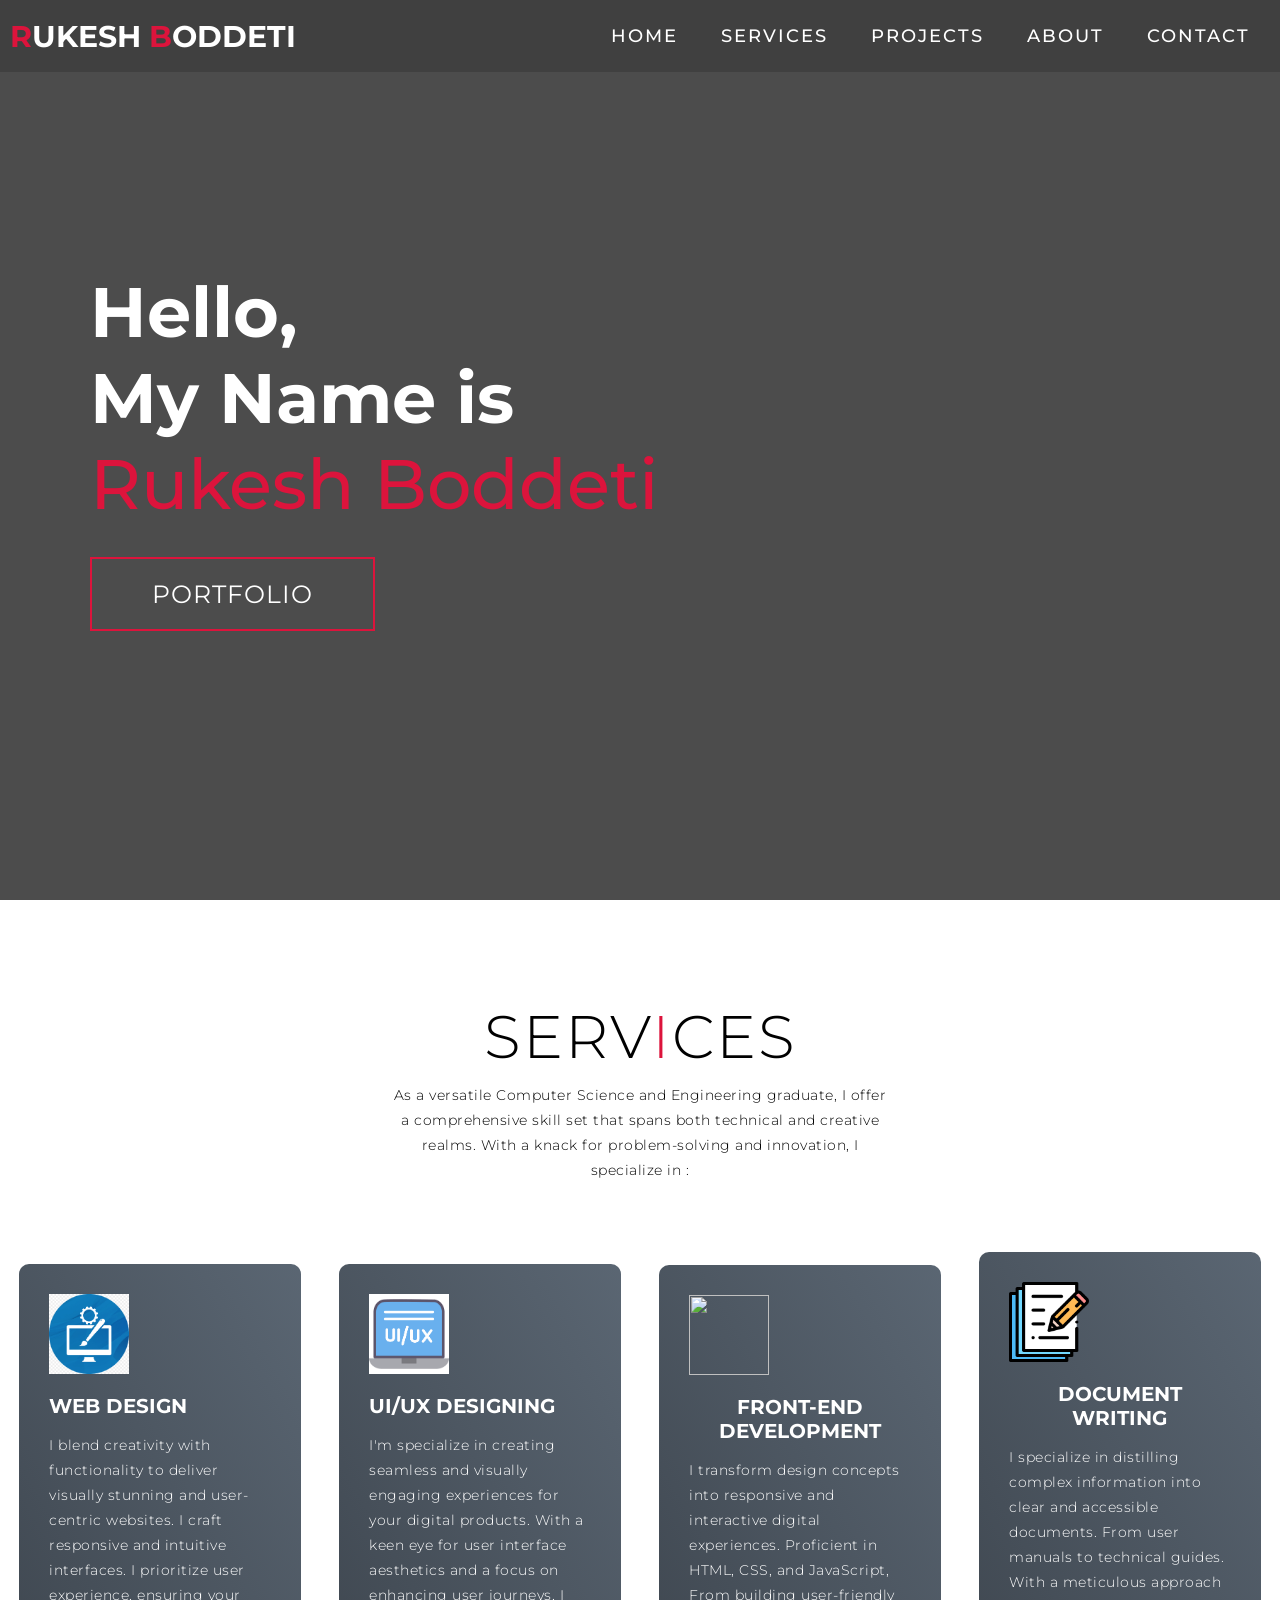
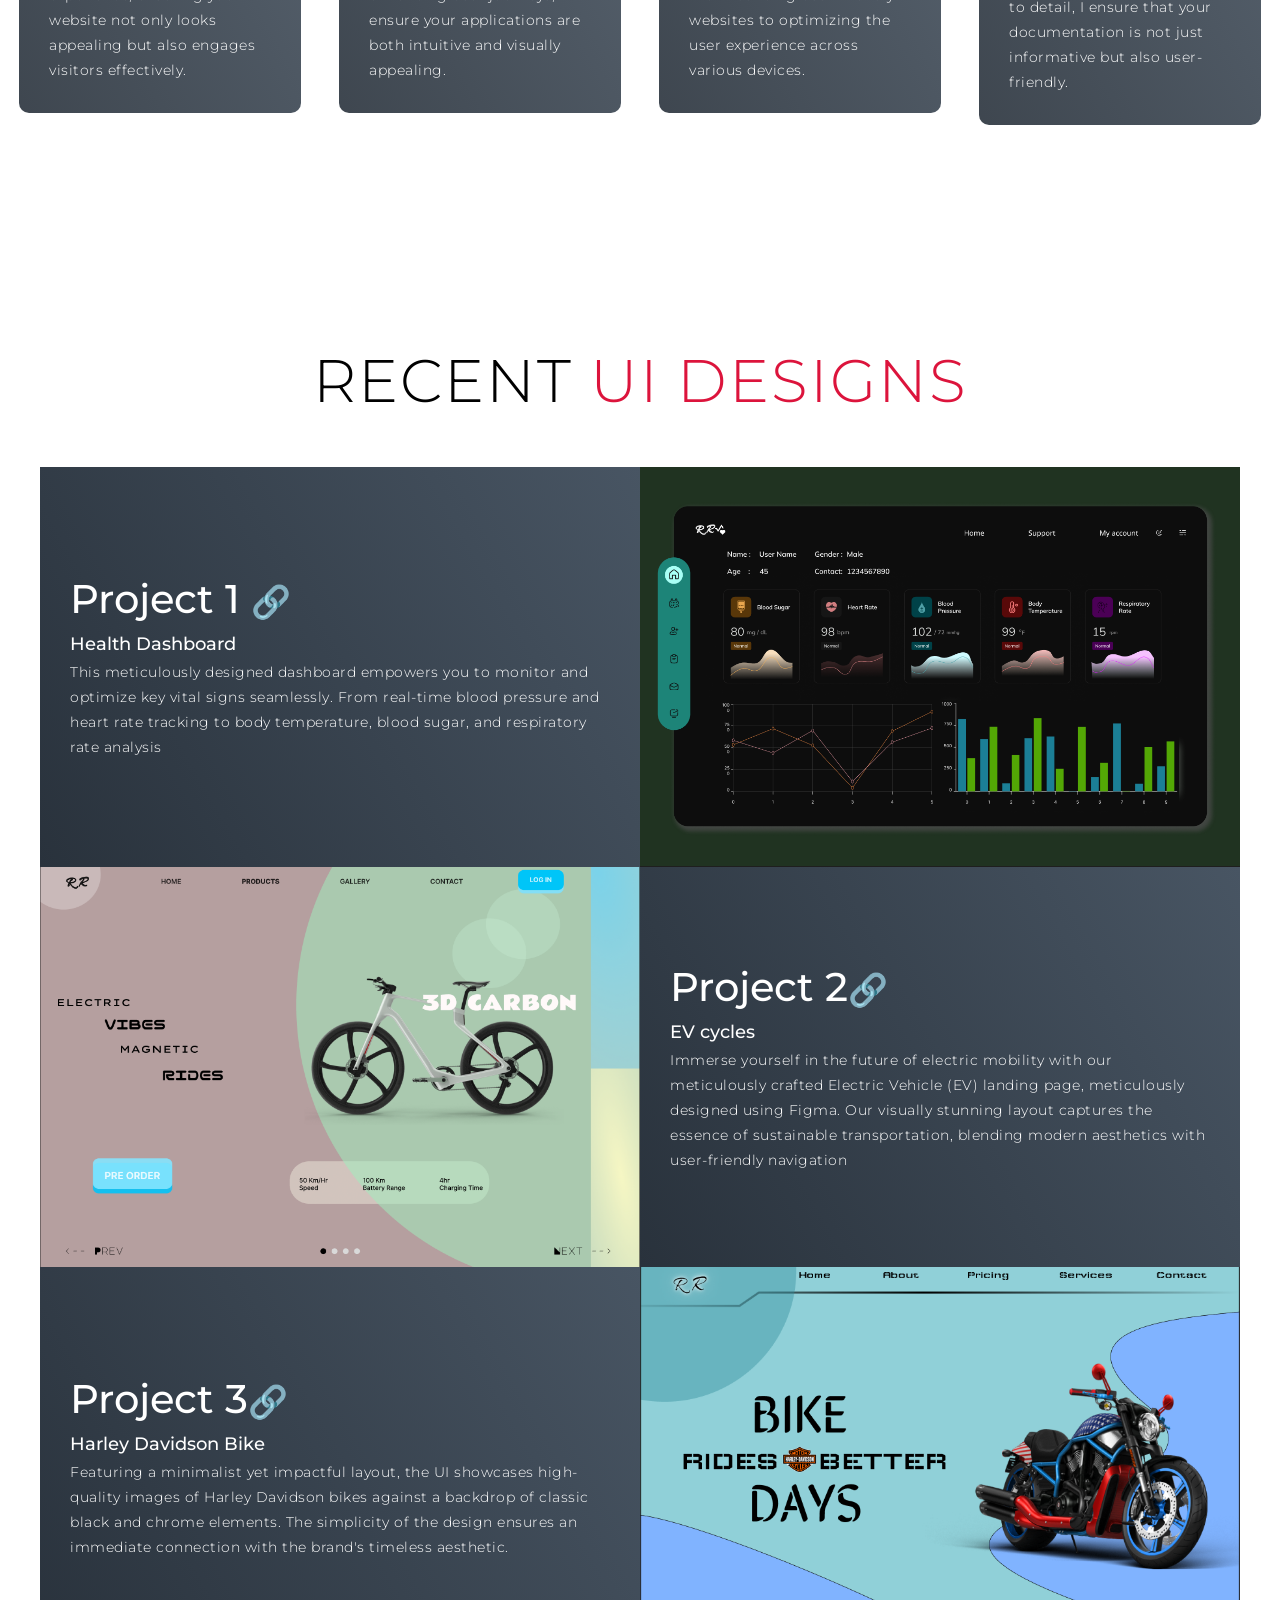
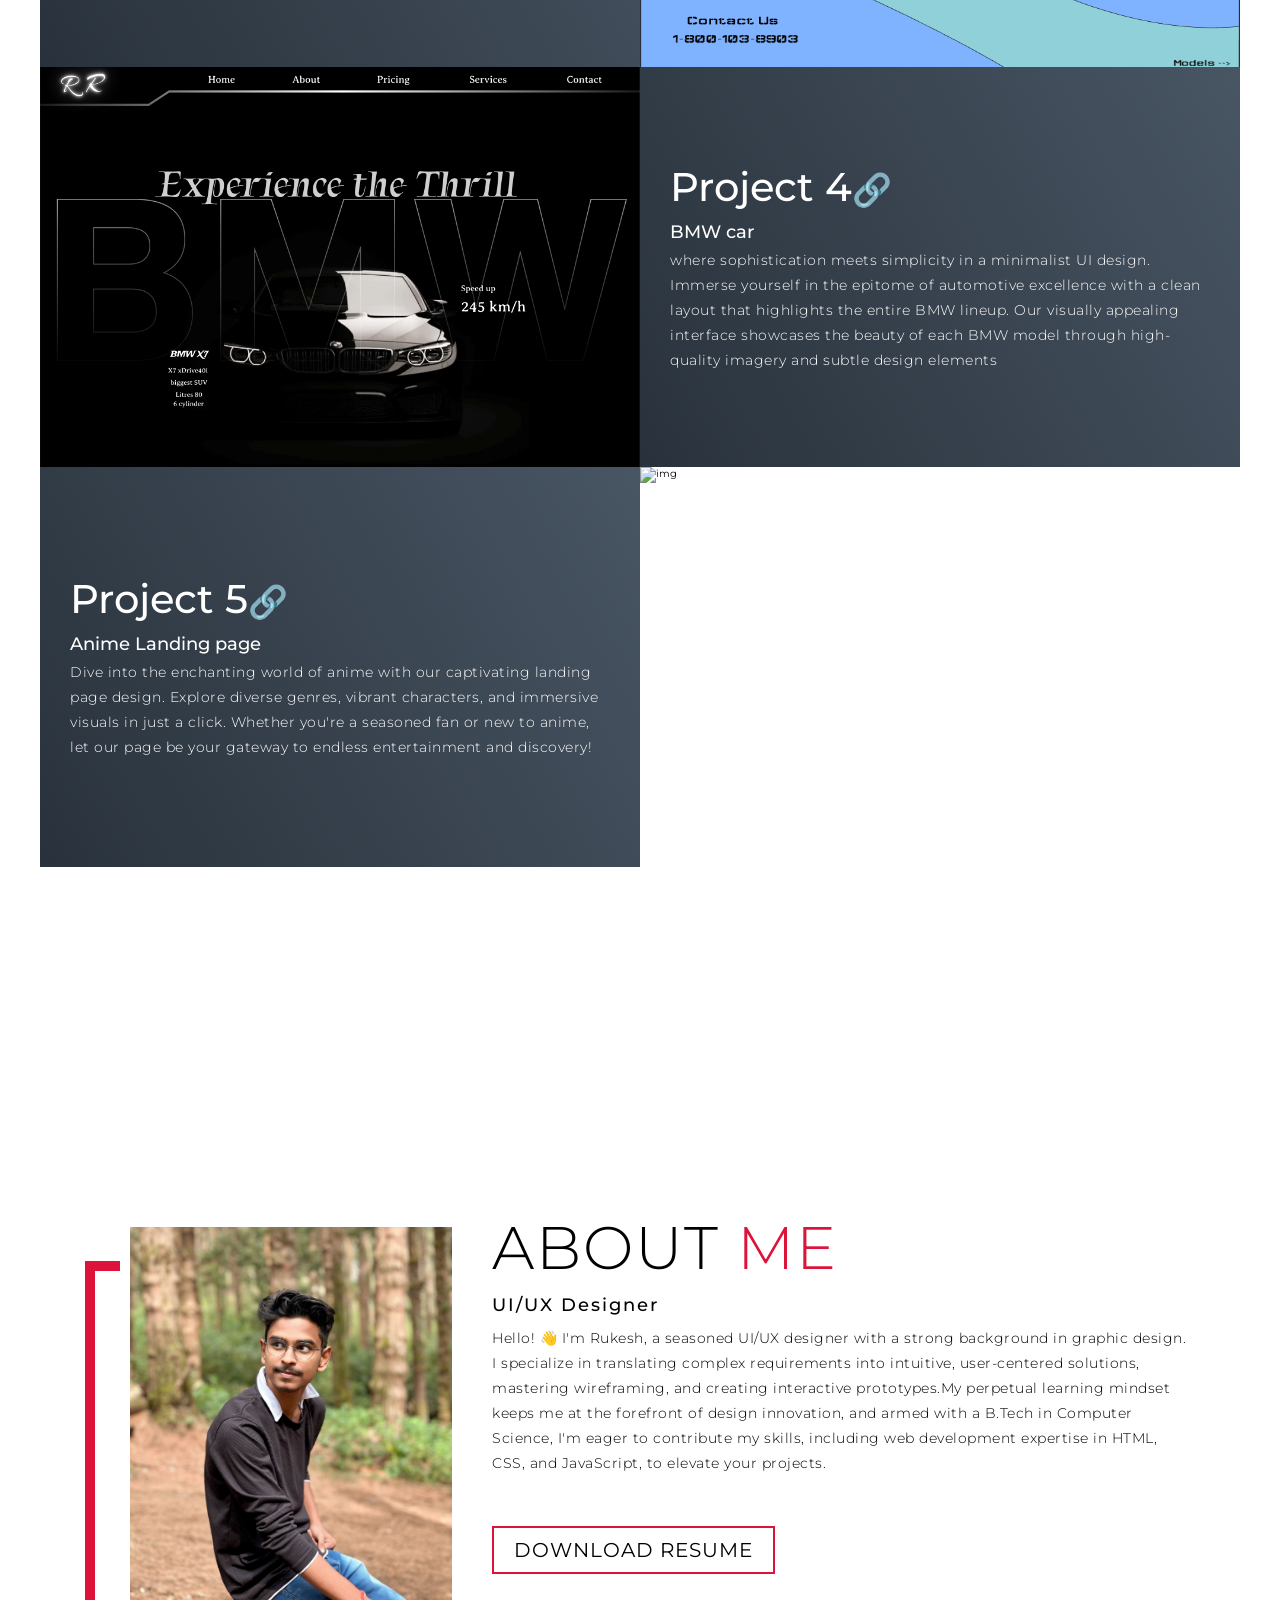
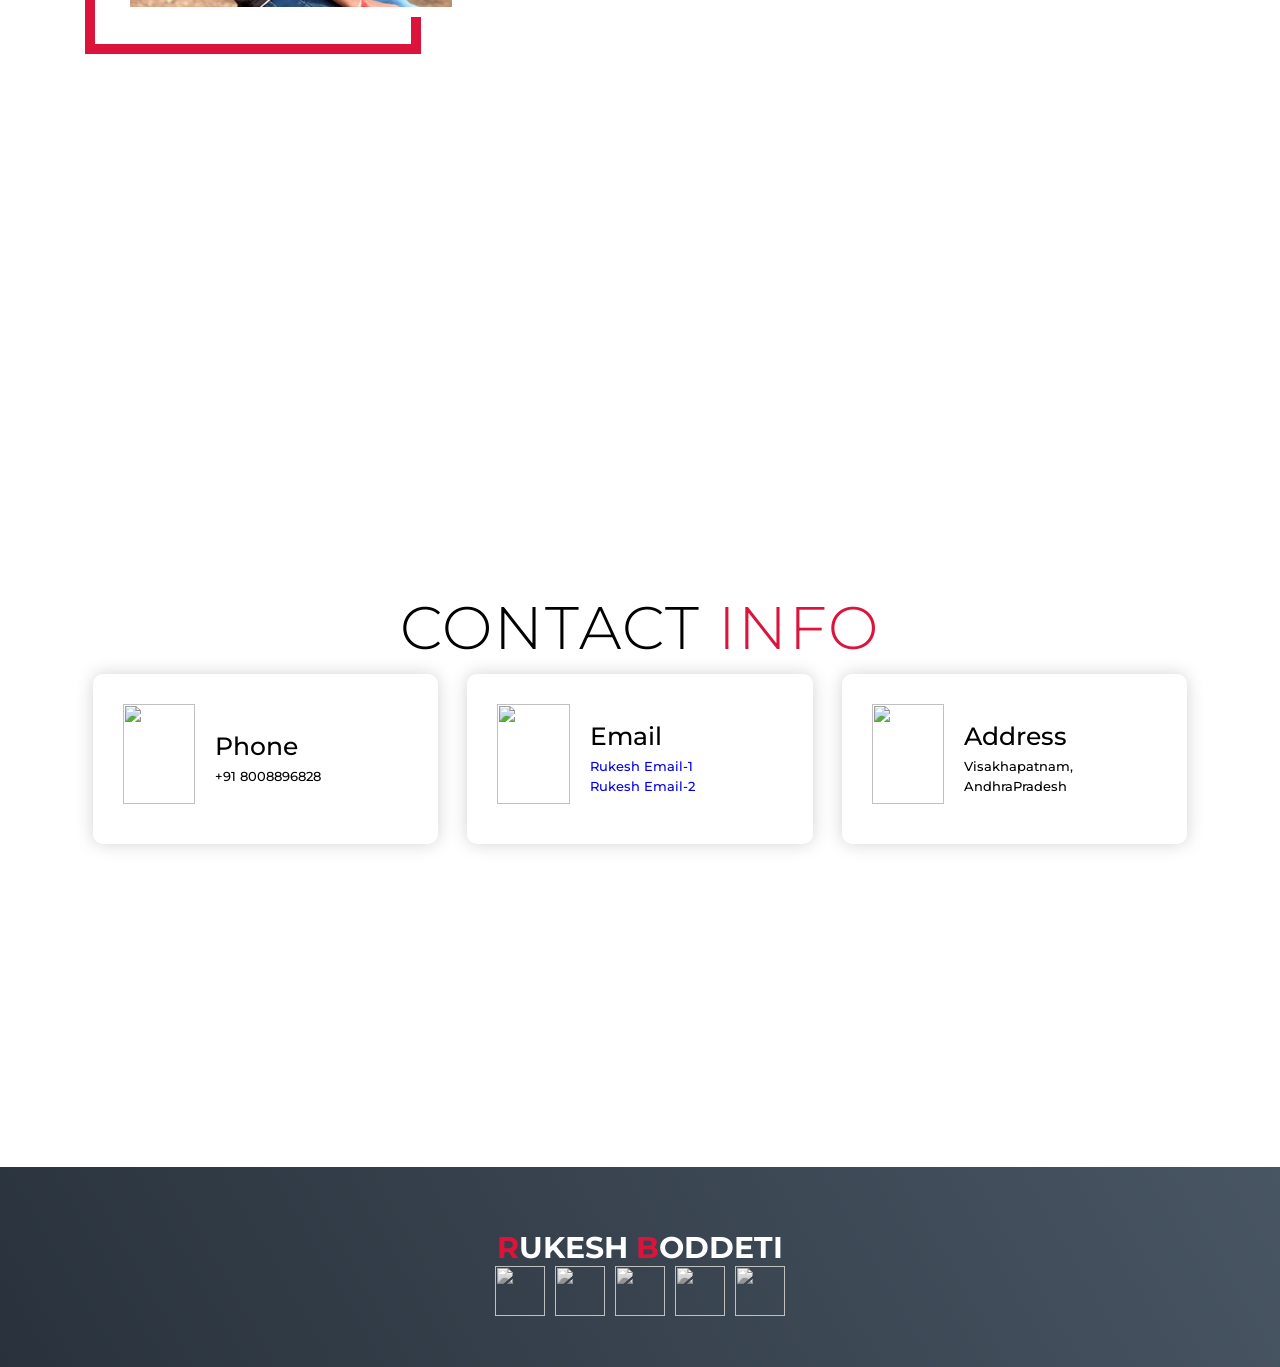
==== index.html @ dfd8f963 "Update index.html" ====
<!DOCTYPE html>
<html lang="en">

<head>
  <meta charset="UTF-8">
  <meta name="viewport" content="width=device-width, initial-scale=1.0">
  <link rel="stylesheet" href="style.css">
  <title>My Website</title>
</head>

<body>
  <!-- Header -->
  <section id="header">
    <div class="header container">
      <div class="nav-bar">
        <div class="brand">
          <a href="#hero">
            <h1><span>R</span>ukesh <span>B</span>oddeti</h1>
          </a>
        </div>
        <div class="nav-list">
          <div class="hamburger">
            <div class="bar"></div>
          </div>
          <ul>
            <li><a href="#hero" data-after="Home">Home</a></li>
            <li><a href="#services" data-after="Service">Services</a></li>
            <li><a href="#projects" data-after="Projects">Projects</a></li>
            <li><a href="#about" data-after="About">About</a></li>
            <li><a href="#contact" data-after="Contact">Contact</a></li>
          </ul>
        </div>
      </div>
    </div>
  </section>
  <!-- End Header -->


  <!-- Hero Section  -->
  <section id="hero">
    <div class="hero container">
      <div>
        <h1>Hello, <span></span></h1>
        <h1>My Name is <span></span></h1>
        <h1>Rukesh Boddeti<span></span></h1>
        <a href="#projects" type="button" class="cta">Portfolio</a>
      </div>
    </div>
  </section>
  <!-- End Hero Section  -->

  <!-- Service Section -->
  <section id="services">
    <div class="services container">
      <div class="service-top">
        <h1 class="section-title">Serv<span>i</span>ces</h1>
        <p>As a versatile Computer Science and Engineering graduate, I offer a comprehensive skill set that spans both
          technical and creative realms. With a knack for problem-solving and innovation, I specialize in : </p>
      </div>
      <div class="service-bottom">
        <div class="service-item">
          <div class="icon"><img src="img/Web-design.jpg" /></div>
          <h2>Web Design</h2>
          <p>I blend creativity with functionality to deliver visually stunning and user-centric websites. I craft
            responsive and intuitive interfaces. I prioritize user experience, ensuring your website not only looks
            appealing but also engages visitors effectively.</p>
        </div>
        <div class="service-item">
          <div class="icon"><img
              src="[data-uri]"/>
          </div>
          <h2>UI/UX Designing</h2>
          <p>I'm specialize in creating seamless and visually engaging experiences for your digital products. With a
            keen eye for user interface aesthetics and a focus on enhancing user journeys, I ensure your applications
            are both intuitive and visually appealing. </p>
        </div>
        <div class="service-item">
          <div class="icon"><img
              src="https://cdn3.vectorstock.com/i/1000x1000/95/32/front-end-developer-icon-outline-vector-32839532.jpg" />
          </div>
          <h2>Front-End Development</h2>
          <p>I transform design concepts into responsive and interactive digital experiences. Proficient in HTML, CSS,
            and JavaScript, From building
            user-friendly websites to optimizing the user experience across various devices.</p>
        </div>
        <div class="service-item">
          <div class="icon"><img src="img/document.png" /></div>
          <h2>Document Writing</h2>
          <p> I specialize in distilling complex information into clear and accessible documents. From user manuals to
            technical guides. With a meticulous approach to detail, I
            ensure that your documentation is not just informative but also user-friendly.</p>
        </div>
      </div>
    </div>
  </section>
  <!-- End Service Section -->

  <!-- Projects Section -->
  <section id="projects">
    <div class="projects container">
      <div class="projects-header">
        <h1 class="section-title">Recent <span>UI Designs</span></h1>
      </div>
      <div class="all-projects">
        <div class="project-item">
          <div class="project-info">
            <h1>Project 1 <a href="https://www.figma.com/community/file/1325788113643212716/health-dashboard" target="_blank"><span style="font-size: 0.8em;">🔗</span></a></h1>
            <h2>Health Dashboard</h2>
            <p>This meticulously designed dashboard empowers you to monitor and optimize key vital signs seamlessly. From real-time blood pressure and heart rate tracking to body temperature, blood sugar, and respiratory rate analysis</p>
          </div>
          <div class="project-img">
            <a href="https://www.figma.com/community/file/1325788113643212716/health-dashboard" target="_blank">
              <img src="img/Dashboard 1.1.png" alt="Dashboard Image">
            </a>
          </div>
        </div>
        
        <div class="project-item">
          <div class="project-info">
            <h1>Project 2<a href="https://www.figma.com/community/file/1325164705000240758/ev-cycles" target="_blank"><span style="font-size: 0.8em;">🔗</span></a></h1>
            <h2>EV cycles</h2>
            <p>Immerse yourself in the future of electric mobility with our meticulously crafted Electric Vehicle (EV)
              landing page, meticulously designed using Figma. Our visually stunning layout captures the essence of
              sustainable transportation, blending modern aesthetics with user-friendly navigation</p>
          </div>
          <div class="project-img">
            <img src="img/EV cycle 1.png" alt="img">
          </div>
        </div>
        <div class="project-item">
          <div class="project-info">
            <h1>Project 3<a href="https://www.figma.com/community/file/1324696588300664016/harley-davidson" target="_blank"><span style="font-size: 0.8em;">🔗</span></a></h1>
            <h2>Harley Davidson Bike</h2>
            <p>Featuring a minimalist yet impactful layout, the UI showcases high-quality images of Harley Davidson
              bikes against a backdrop of classic black and chrome elements. The simplicity of the design ensures an
              immediate connection with the brand's timeless aesthetic.</p>
          </div>
          <div class="project-img">
            <img src="img/HD.png" alt="img">
          </div>
        </div>
        <div class="project-item">
          <div class="project-info">
            <h1>Project 4<a href="https://www.figma.com/community/file/1324812208076333397/bmw-landing-page" target="_blank"><span style="font-size: 0.8em;">🔗</span></a></h1>
            <h2>BMW car</h2>
            <p>where sophistication meets simplicity in a minimalist UI design. Immerse yourself in the epitome of
              automotive excellence with a clean layout that highlights the entire BMW lineup. Our visually appealing
              interface showcases the beauty of each BMW model through high-quality imagery and subtle design elements
            </p>
          </div>
          <div class="project-img">
            <img src="img/BMW 1.png" alt="img">
          </div>
        </div>

        <div class="project-item">
          <div class="project-info">
            <h1>Project 5<a href="https://www.figma.com/community/file/1334845551401335358/rr-anime-landing-page" target="_blank"><span style="font-size: 0.8em;">🔗</span></a></h1>
            <h2>Anime Landing page</h2>
            <p>Dive into the enchanting world of anime with our captivating landing page design. 
              Explore diverse genres, vibrant characters, and immersive visuals in just a click. 
              Whether you're a seasoned fan or new to anime, let our page be your gateway to endless entertainment and discovery!
            </p>
          </div>
          <div class="project-img">
            <img src="img/anime.png" alt="img">
          </div>
        </div>
      </div>
    </div>
  </section>
  <!-- End Projects Section -->

  <!-- About Section -->
  <section id="about">
    <div class="about container">
      <div class="col-left">
        <div class="about-img">
          <img src="img/rukesh .jpg" alt="img">
        </div>
      </div>
      <div class="col-right">
        <h1 class="section-title">About <span>me</span></h1>
        <h2>UI/UX Designer</h2>
        <p>Hello! 👋 I'm Rukesh, a seasoned UI/UX designer with a strong background in graphic design. I specialize in
          translating complex requirements into intuitive, user-centered solutions, mastering wireframing, and creating
          interactive prototypes.My perpetual learning mindset keeps me at the forefront of design innovation, and armed
          with a B.Tech in
          Computer Science, I'm eager to contribute my skills, including web development expertise in HTML, CSS, and
          JavaScript, to elevate your projects.
        </p>
        <a href="https://drive.google.com/file/d/1JjNEGpG3CO3khEk4-vxhZnOkAPwEanxM/view?usp=sharing"
          class="cta">Download Resume</a>
      </div>
    </div>
  </section>
  <!-- End About Section -->

  <!-- Contact Section -->
  <section id="contact">
    <div class="contact container">
      <div>
        <h1 class="section-title">Contact <span>info</span></h1>
      </div>
      <div class="contact-items">
        <div class="contact-item">
          <div class="icon"><img src="https://img.icons8.com/bubbles/100/000000/phone.png" /></div>
          <div class="contact-info">
            <h1>Phone</h1>
            <h2>+91 8008896828</h2>
          </div>
        </div>
        <div class="contact-item">
          <div class="icon"><img src="https://img.icons8.com/bubbles/100/000000/new-post.png" /></div>
          <div class="contact-info">
            <h1>Email</h1>
            <h2>
              <a href="mailto:rukeshrukku123@gmail.com">Rukesh Email-1</a>
            </h2>
            <h2>
              <a href="mailto:Rukeshraj2053@gmail.com">Rukesh Email-2</a>
            </h2>
          </div>
        </div>
        <div class="contact-item">
          <div class="icon"><img src="https://img.icons8.com/bubbles/100/000000/map-marker.png" /></div>
          <div class="contact-info">
            <h1>Address</h1>
            <h2>Visakhapatnam, AndhraPradesh</h2>
          </div>
        </div>
      </div>
    </div>
  </section>
  <!-- End Contact Section -->

  <!-- Footer -->
  <section id="footer">
    <div class="footer container">
      <div class="brand">
        <h1><span>R</span>ukesh <span>B</span>oddeti</h1>
      </div>

      <div class="social-icon">
        <div class="social-item">
          <a href="https://www.facebook.com/rukesh.rukee.3/"><img
              src="https://img.icons8.com/bubbles/100/000000/facebook-new.png" /></a>
        </div>
        <div class="social-item">
          <a href="https://www.instagram.com/rukesh_0633/"><img
              src="https://img.icons8.com/bubbles/100/000000/instagram-new.png" /></a>
        </div>
        <div class="social-item">
          <a href="https://dribbble.com/RukeshRaj"><img
              src="https://cdn.iconscout.com/icon/free/png-256/free-dribbble-80-434749.png" /></a>
        </div>
        <div class="social-item">
          <a href="https://www.behance.net/rukesh20531"><img
              src="https://img.icons8.com/bubbles/100/000000/behance.png" /></a>
        </div>
        <div class="social-item">
          <a href="https://www.linkedin.com/in/rukesh-boddeti/"><img
              src="https://encrypted-tbn0.gstatic.com/images?q=tbn:ANd9GcTxbxpycP7q_r3ZMj_8iE1DBSKou0jEq0MCGA&usqp=CAU" /></a>
        </div>
      </div>
    </div>
  </section>
  <!-- End Footer -->
  <script src="./app.js"></script>
</body>

</html>
---- style.css ----
@import 'https://fonts.googleapis.com/css?family=Montserrat:300, 400, 700&display=swap';
* {
	padding: 0;
	margin: 0;
	box-sizing: border-box;
}
html {
	font-size: 10px;
	font-family: 'Montserrat', sans-serif;
	scroll-behavior: smooth;
}
a {
	text-decoration: none;
}
.container {
	min-height: 100vh;
	width: 100%;
	display: flex;
	align-items: center;
	justify-content: center;
}
img {
	height: 100%;
	width: 100%;
	object-fit: cover;
}
p {
	color: black;
	font-size: 1.4rem;
	margin-top: 5px;
	line-height: 2.5rem;
	font-weight: 300;
	letter-spacing: 0.05rem;
}
.section-title {
	font-size: 4rem;
	font-weight: 300;
	color: black;
	margin-bottom: 10px;
	text-transform: uppercase;
	letter-spacing: 0.2rem;
	text-align: center;
}
.section-title span {
	color: crimson;
}

.cta {
	display: inline-block;
	padding: 10px 30px;
	color: white;
	background-color: transparent;
	border: 2px solid crimson;
	font-size: 2rem;
	text-transform: uppercase;
	letter-spacing: 0.1rem;
	margin-top: 30px;
	transition: 0.3s ease;
	transition-property: background-color, color;
}
.cta:hover {
	color: white;
	background-color: crimson;
}
.brand h1 {
	font-size: 3rem;
	text-transform: uppercase;
	color: white;
}
.brand h1 span {
	color: crimson;
}

/* Header section */
#header {
	position: fixed;
	z-index: 1000;
	left: 0;
	top: 0;
	width: 100vw;
	height: auto;
}
#header .header {
	min-height: 8vh;
	background-color: rgba(31, 30, 30, 0.24);
	transition: 0.3s ease background-color;
}
#header .nav-bar {
	display: flex;
	align-items: center;
	justify-content: space-between;
	width: 100%;
	height: 100%;
	max-width: 1300px;
	padding: 0 10px;
}
#header .nav-list ul {
	list-style: none;
	position: absolute;
	background-color: rgb(31, 30, 30);
	width: 100vw;
	height: 100vh;
	left: 100%;
	top: 0;
	display: flex;
	flex-direction: column;
	justify-content: center;
	align-items: center;
	z-index: 1;
	overflow-x: hidden;
	transition: 0.5s ease left;
}
#header .nav-list ul.active {
	left: 0%;
}
#header .nav-list ul a {
	font-size: 2.5rem;
	font-weight: 500;
	letter-spacing: 0.2rem;
	text-decoration: none;
	color: white;
	text-transform: uppercase;
	padding: 20px;
	display: block;
}
#header .nav-list ul a::after {
	content: attr(data-after);
	position: absolute;
	top: 50%;
	left: 50%;
	transform: translate(-50%, -50%) scale(0);
	color: rgba(240, 248, 255, 0.021);
	font-size: 13rem;
	letter-spacing: 50px;
	z-index: -1;
	transition: 0.3s ease letter-spacing;
}
#header .nav-list ul li:hover a::after {
	transform: translate(-50%, -50%) scale(1);
	letter-spacing: initial;
}
#header .nav-list ul li:hover a {
	color: crimson;
}
#header .hamburger {
	height: 60px;
	width: 60px;
	display: inline-block;
	border: 3px solid white;
	border-radius: 50%;
	position: relative;
	display: flex;
	align-items: center;
	justify-content: center;
	z-index: 100;
	cursor: pointer;
	transform: scale(0.8);
	margin-right: 20px;
}
#header .hamburger:after {
	position: absolute;
	content: '';
	height: 100%;
	width: 100%;
	border-radius: 50%;
	border: 3px solid white;
	animation: hamburger_puls 1s ease infinite;
}
#header .hamburger .bar {
	height: 2px;
	width: 30px;
	position: relative;
	background-color: white;
	z-index: -1;
}
#header .hamburger .bar::after,
#header .hamburger .bar::before {
	content: '';
	position: absolute;
	height: 100%;
	width: 100%;
	left: 0;
	background-color: white;
	transition: 0.3s ease;
	transition-property: top, bottom;
}
#header .hamburger .bar::after {
	top: 8px;
}
#header .hamburger .bar::before {
	bottom: 8px;
}
#header .hamburger.active .bar::before {
	bottom: 0;
}
#header .hamburger.active .bar::after {
	top: 0;
}
/* End Header section */

/* Hero Section */
#hero {
	background-image: url(https://wallpaperaccess.com/full/5651989.jpg);
	background-size: cover;
	background-position: top center;
	position: relative;
	z-index: 1;
}
#hero::after {
	content: '';
	position: absolute;
	left: 0;
	top: 0;
	height: 100%;
	width: 100%;
	background-color: black;
	opacity: 0.7;
	z-index: -1;
}
#hero .hero {
	max-width: 1200px;
	margin: 0 auto;
	padding: 0 50px;
	justify-content: flex-start;
}
#hero h1 {
	display: block;
	width: fit-content;
	font-size: 4rem;
	position: relative;
	color: transparent;
	animation: text_reveal 0.5s ease forwards;
	animation-delay: 1s;
}
#hero h1:nth-child(1) {
	animation-delay: 1s;
}
#hero h1:nth-child(2) {
	animation-delay: 2s;
}
#hero h1:nth-child(3) {
	animation: text_reveal_name 0.5s ease forwards;
	animation-delay: 3s;
}
#hero h1 span {
	position: absolute;
	top: 0;
	left: 0;
	height: 100%;
	width: 0;
	background-color: crimson;
	animation: text_reveal_box 1s ease;
	animation-delay: 0.5s;
}
#hero h1:nth-child(1) span {
	animation-delay: 0.5s;
}
#hero h1:nth-child(2) span {
	animation-delay: 1.5s;
}
#hero h1:nth-child(3) span {
	animation-delay: 2.5s;
}

/* End Hero Section */

/* Services Section */
#services .services {
	flex-direction: column;
	text-align: center;
	max-width: 1500px;
	margin: 0 auto;
	padding: 100px 0;
}
#services .service-top {
	max-width: 500px;
	margin: 0 auto;
}
#services .service-bottom {
	display: flex;
	align-items: center;
	justify-content: center;
	flex-wrap: wrap;
	margin-top: 50px;
}
#services .service-item {
	flex-basis: 80%;
	display: flex;
	align-items: flex-start;
	justify-content: center;
	flex-direction: column;
	padding: 30px;
	border-radius: 10px;
	background-image: url(./img/img-1.png);
	background-size: cover;
	margin: 10px 5%;
	position: relative;
	z-index: 1;
	overflow: hidden;
}
#services .service-item::after {
	content: '';
	position: absolute;
	left: 0;
	top: 0;
	height: 100%;
	width: 100%;
	background-image: linear-gradient(60deg, #29323c 0%, #485563 100%);
	opacity: 0.9;
	z-index: -1;
}
#services .service-bottom .icon {
	height: 80px;
	width: 80px;
	margin-bottom: 20px;
	align-items: center;
	justify-content: center;
	
}
#services .service-item h2 {
	font-size: 2rem;
	color: white;
	margin-bottom: 10px;
	text-transform: uppercase;
}
#services .service-item p {
	color: white;
	text-align: left;
}
/* End Services Section */

/* Projects section */
#projects .projects {
	flex-direction: column;
	max-width: 1200px;
	margin: 0 auto;
	padding: 100px 0;
}
#projects .projects-header h1 {
	margin-bottom: 50px;
}
#projects .all-projects {
	display: flex;
	align-items: center;
	justify-content: center;
	flex-direction: column;
}
#projects .project-item {
	display: flex;
	align-items: center;
	justify-content: center;
	flex-direction: column;
	width: 80%;
	margin: 20px auto;
	overflow: hidden;
	border-radius: 10px;
}
#projects .project-info {
	padding: 30px;
	flex-basis: 50%;
	height: 100%;
	display: flex;
	align-items: flex-start;
	justify-content: center;
	flex-direction: column;
	background-image: linear-gradient(60deg, #29323c 0%, #485563 100%);
	color: white;
}
#projects .project-info h1 {
	font-size: 4rem;
	font-weight: 500;
}
#projects .project-info h2 {
	font-size: 1.8rem;
	font-weight: 500;
	margin-top: 10px;
}
#projects .project-info p {
	color: white;
}
#projects .project-img {
	flex-basis: 50%;
	height: 300px;
	overflow: hidden;
	position: relative;
}
#projects .project-img:after {
	content: '';
	position: absolute;
	left: 0;
	top: 0;
	height: 100%;
	width: 100%;
	
	opacity: 0.7;
}
#projects .project-img img {
	transition: 0.3s ease transform;
}
#projects .project-item:hover .project-img img {
	transform: scale(1.1);
}
/* End Projects section */

/* About Section */
#about .about {
	flex-direction: column-reverse;
	text-align: center;
	max-width: 1200px;
	margin: 0 auto;
	padding: 100px 20px;
}
#about .col-left {
	width: 250px;
	height: 360px;
}
#about .col-right {
	width: 100%;
}
#about .col-right h2 {
	font-size: 1.8rem;
	font-weight: 500;
	letter-spacing: 0.2rem;
	margin-bottom: 10px;
}
#about .col-right p {
	margin-bottom: 20px;
}
#about .col-right .cta {
	color: black;
	margin-bottom: 50px;
	padding: 10px 20px;
	font-size: 2rem;
}
#about .col-left .about-img {
	height: 100%;
	width: 100%;
	position: relative;
	border: 10px solid white;
}
#about .col-left .about-img::after {
	content: '';
	position: absolute;
	left: -33px;
	top: 19px;
	height: 98%;
	width: 98%;
	border: 7px solid crimson;
	z-index: -1;
}
/* End About Section */

/* contact Section */
#contact .contact {
	flex-direction: column;
	max-width: 1200px;
	margin: 0 auto;
	width: 90%;
}
#contact .contact-items {
	/* max-width: 400px; */
	width: 100%;
}
#contact .contact-item {
	width: 80%;
	padding: 20px;
	text-align: center;
	border-radius: 10px;
	padding: 30px;
	margin: 30px;
	display: flex;
	justify-content: center;
	align-items: center;
	flex-direction: column;
	box-shadow: 0px 0px 18px 0 #0000002c;
	transition: 0.3s ease box-shadow;
}
#contact .contact-item:hover {
	box-shadow: 0px 0px 5px 0 #0000002c;
}
#contact .icon {
	width: 70px;
	margin: 0 auto;
	margin-bottom: 10px;
}
#contact .contact-info h1 {
	font-size: 2.5rem;
	font-weight: 500;
	margin-bottom: 5px;
}
#contact .contact-info h2 {
	font-size: 1.3rem;
	line-height: 2rem;
	font-weight: 500;
}
/*End contact Section */

/* Footer */
#footer {
	background-image: linear-gradient(60deg, #29323c 0%, #485563 100%);
}
#footer .footer {
	min-height: 200px;
	flex-direction: column;
	padding-top: 50px;
	padding-bottom: 10px;
}
#footer h2 {
	color: white;
	font-weight: 500;
	font-size: 1.8rem;
	letter-spacing: 0.1rem;
	margin-top: 10px;
	margin-bottom: 10px;
}
#footer .social-icon {
	display: flex;
	margin-bottom: 30px;
}
#footer .social-item {
	height: 50px;
	width: 50px;
	margin: 0 5px;
}
#footer .social-item img {
	filter: grayscale(1);
	transition: 0.3s ease filter;
}
#footer .social-item:hover img {
	filter: grayscale(0);
}
#footer p {
	color: white;
	font-size: 1.3rem;
}
/* End Footer */

/* Keyframes */
@keyframes hamburger_puls {
	0% {
		opacity: 1;
		transform: scale(1);
	}
	100% {
		opacity: 0;
		transform: scale(1.4);
	}
}
@keyframes text_reveal_box {
	50% {
		width: 100%;
		left: 0;
	}
	100% {
		width: 0;
		left: 100%;
	}
}
@keyframes text_reveal {
	100% {
		color: white;
	}
}
@keyframes text_reveal_name {
	100% {
		color: crimson;
		font-weight: 500;
	}
}
/* End Keyframes */

/* Media Query For Tablet */
@media only screen and (min-width: 768px) {
	.cta {
		font-size: 2.5rem;
		padding: 20px 60px;
	}
	h1.section-title {
		font-size: 6rem;
	}

	/* Hero */
	#hero h1 {
		font-size: 7rem;
	}
	/* End Hero */

	/* Services Section */
	#services .service-bottom .service-item {
		flex-basis: 45%;
		margin: 2.5%;
	}
	/* End Services Section */

	/* Project */
	#projects .project-item {
		flex-direction: row;
	}
	#projects .project-item:nth-child(even) {
		flex-direction: row-reverse;
	}
	#projects .project-item {
		height: 400px;
		margin: 0;
		width: 100%;
		border-radius: 0;
	}
	#projects .all-projects .project-info {
		height: 100%;
	}
	#projects .all-projects .project-img {
		height: 100%;
	}
	/* End Project */

	/* About */
	#about .about {
		flex-direction: row;
	}
	#about .col-left {
		width: 600px;
		height: 400px;
		padding-left: 60px;
	}
	#about .about .col-left .about-img::after {
		left: -45px;
		top: 34px;
		height: 98%;
		width: 98%;
		border: 10px solid crimson;
	}
	#about .col-right {
		text-align: left;
		padding: 30px;
	}
	#about .col-right h1 {
		text-align: left;
	}
	/* End About */

	/* contact  */
	#contact .contact {
		flex-direction: column;
		padding: 100px 0;
		align-items: center;
		justify-content: center;
		min-width: 20vh;
	}
	#contact .contact-items {
		width: 100%;
		display: flex;
		flex-direction: row;
		justify-content: space-evenly;
		margin: 0;
	}
	#contact .contact-item {
		width: 30%;
		margin: 0;
		flex-direction: row;
	}
	#contact .contact-item .icon {
		height: 100px;
		width: 100px;
	}
	#contact .contact-item .icon img {
		object-fit: contain;
	}
	#contact .contact-item .contact-info {
		width: 100%;
		text-align: left;
		padding-left: 20px;
	}
	/* End contact  */
}
/* End Media Query For Tablet */

/* Media Query For Desktop */
@media only screen and (min-width: 1200px) {
	/* header */
	#header .hamburger {
		display: none;
	}
	#header .nav-list ul {
		position: initial;
		display: block;
		height: auto;
		width: fit-content;
		background-color: transparent;
	}
	#header .nav-list ul li {
		display: inline-block;
	}
	#header .nav-list ul li a {
		font-size: 1.8rem;
	}
	#header .nav-list ul a:after {
		display: none;
	}
	/* End header */

	#services .service-bottom .service-item {
		flex-basis: 22%;
		margin: 1.5%;
	}
}
/* End  Media Query For Desktop */
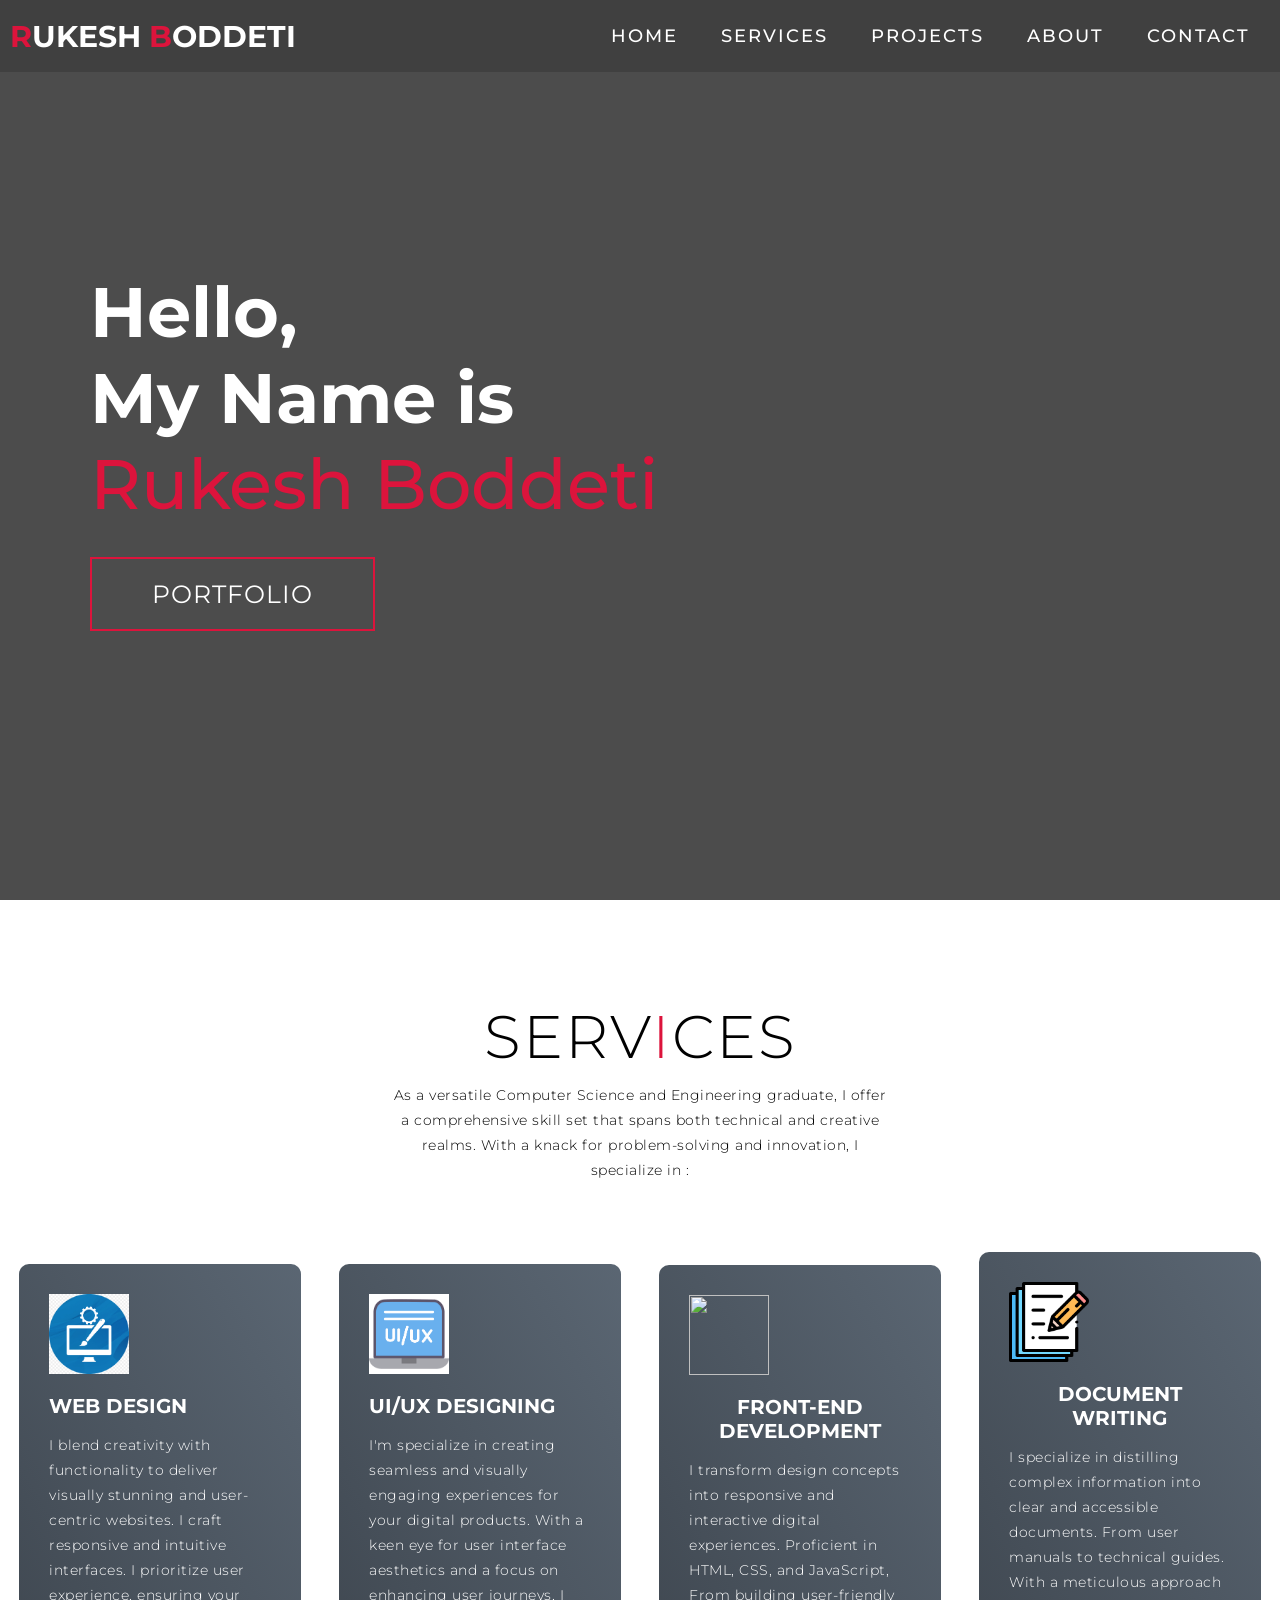
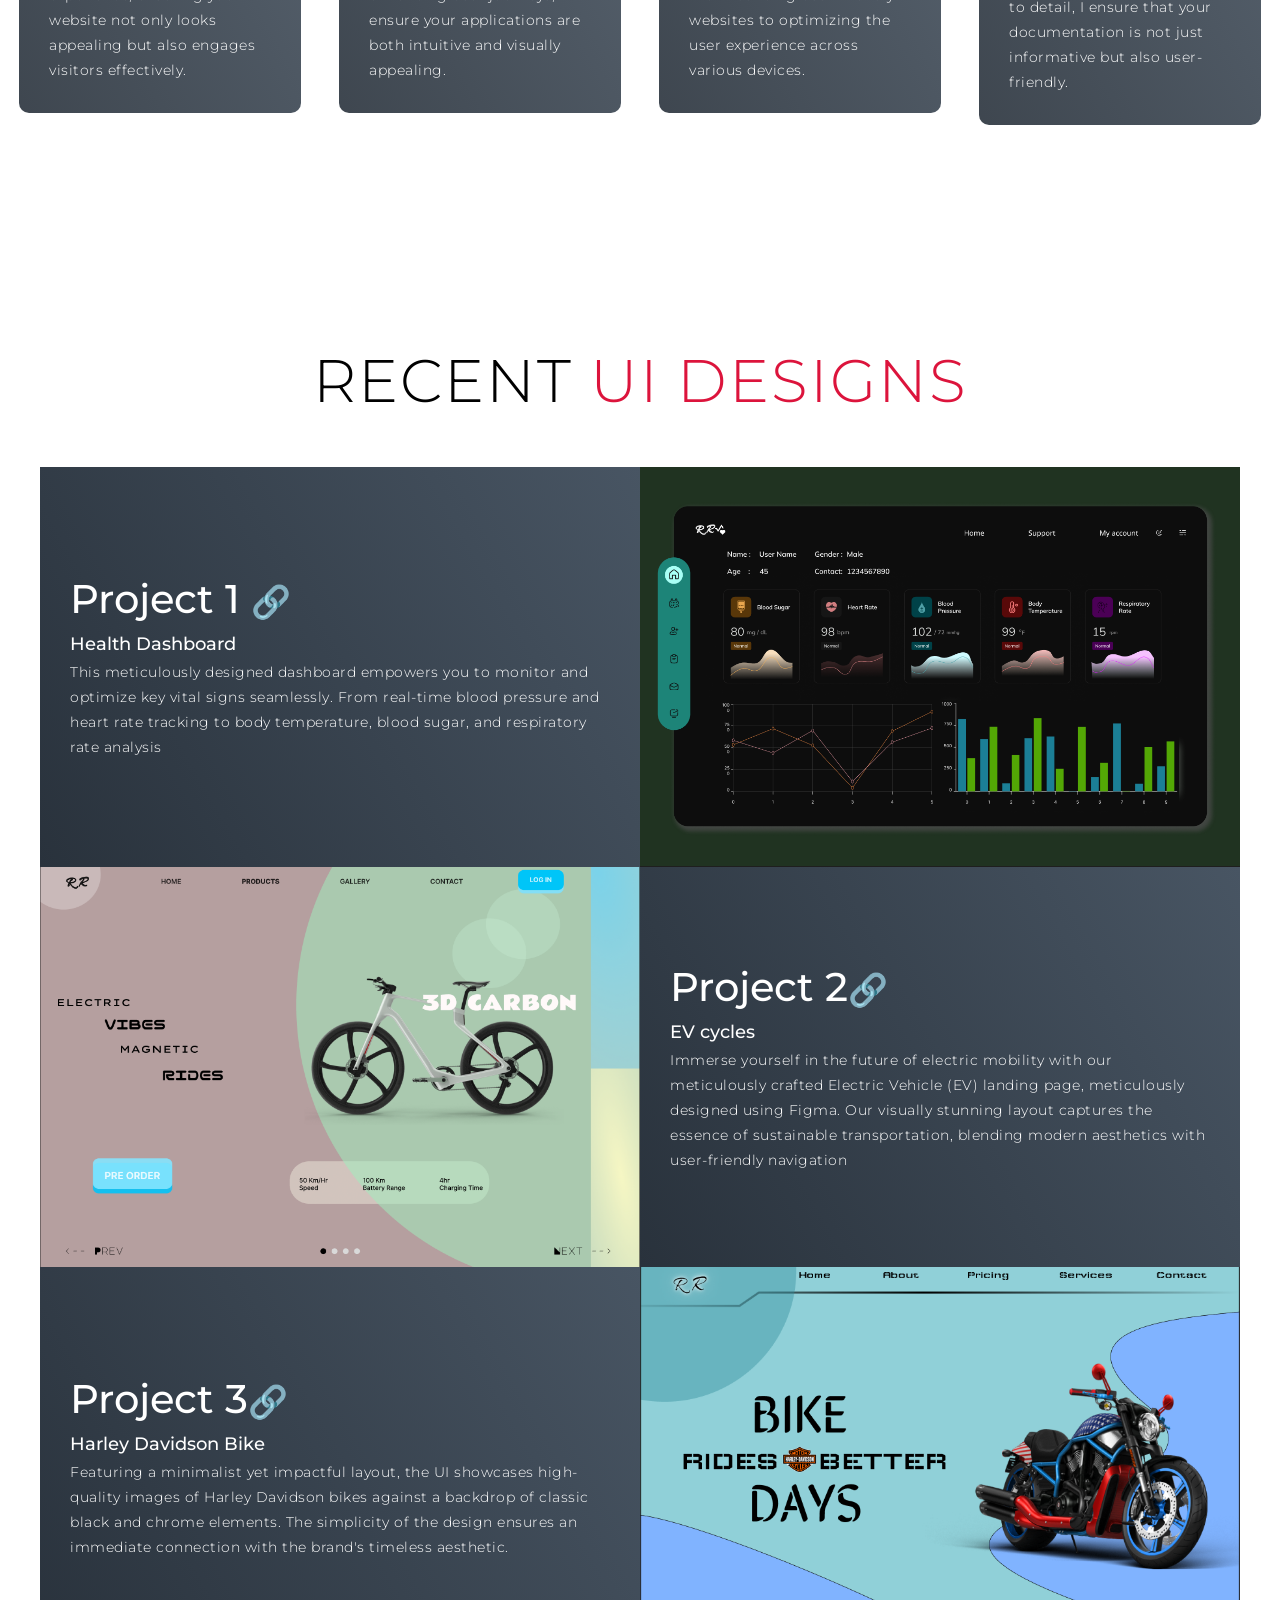
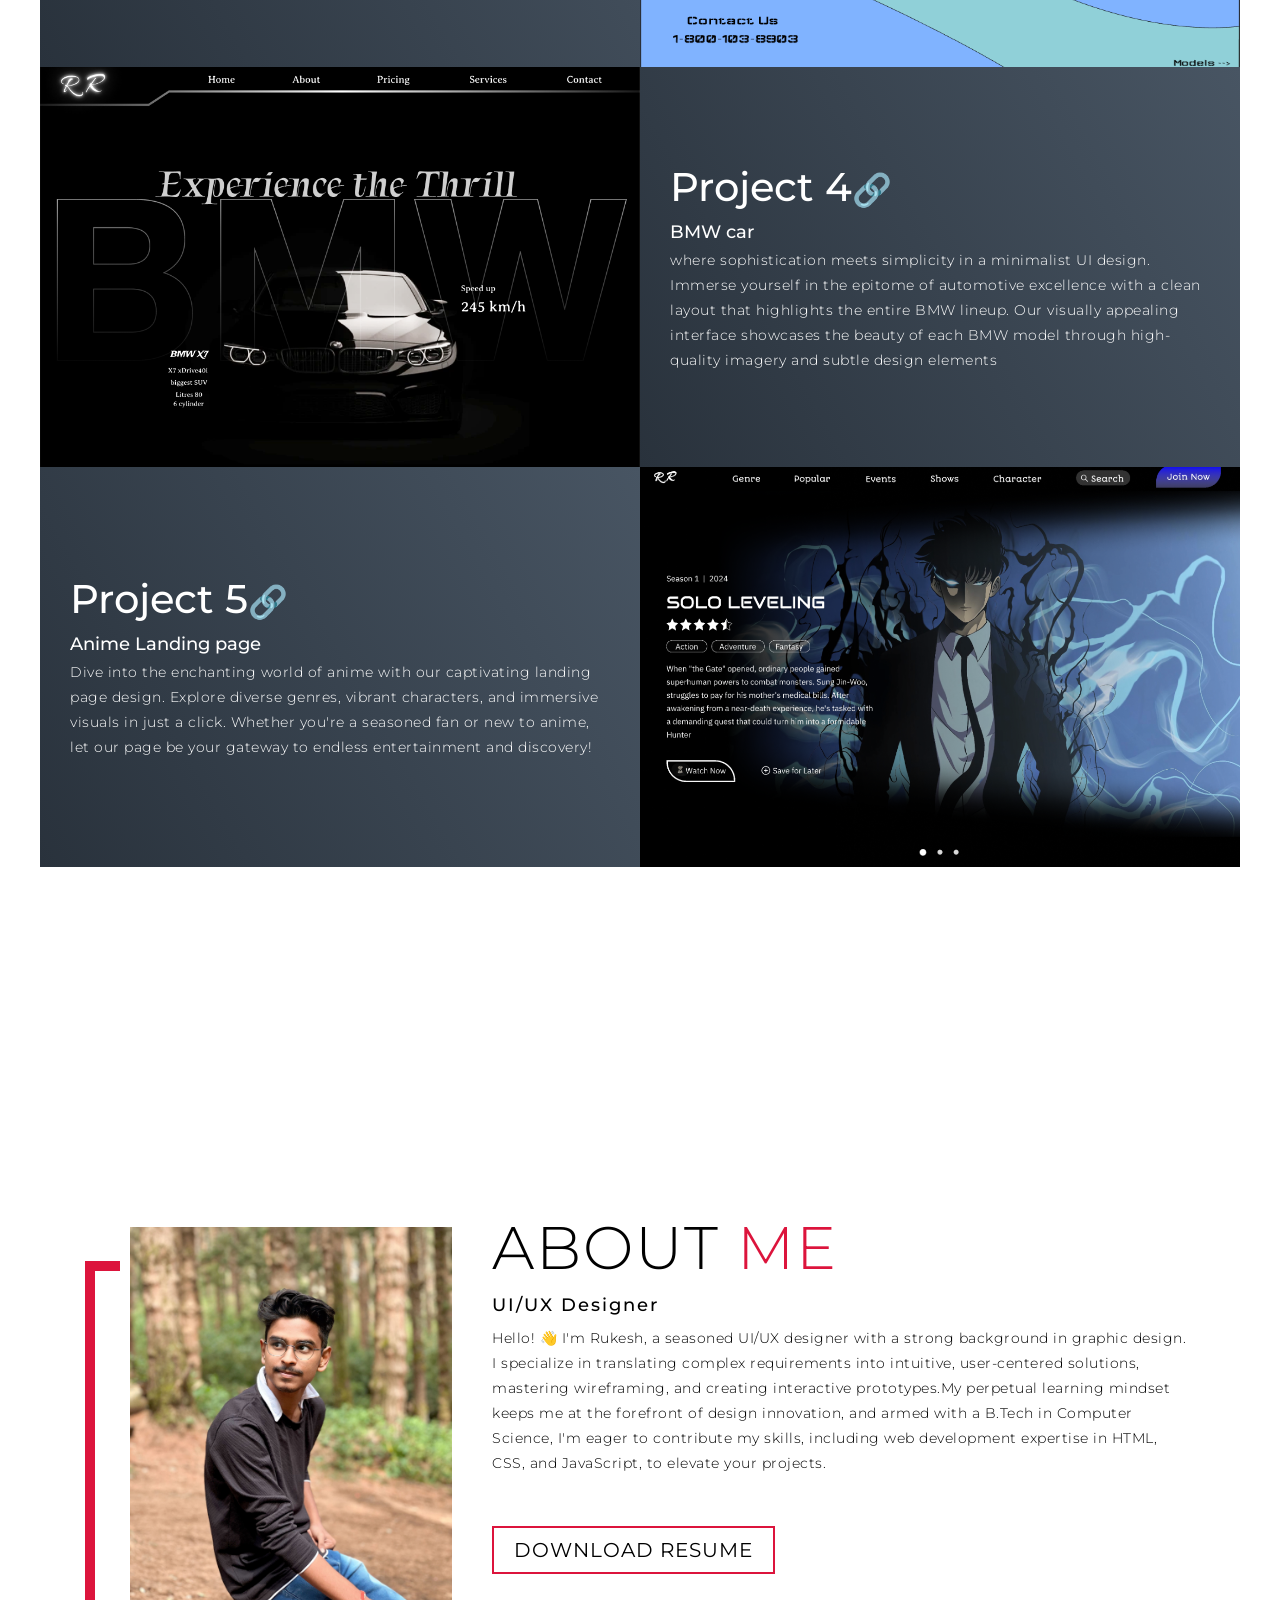
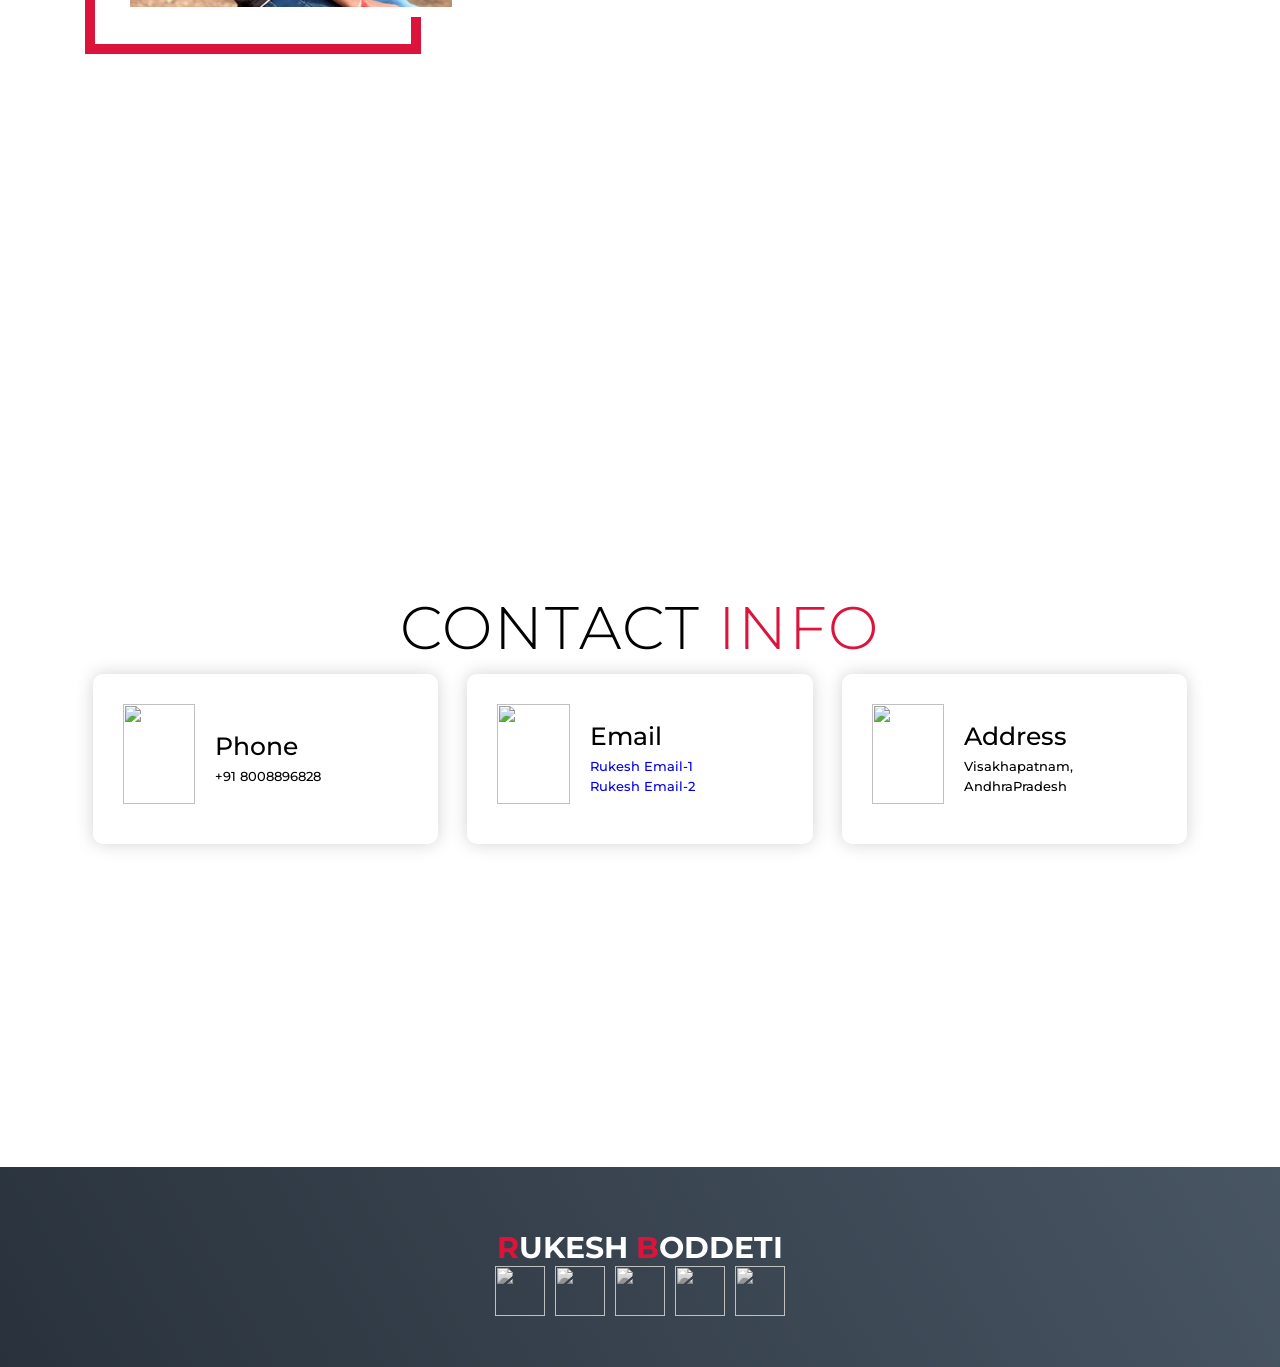
==== commit 2232c3df: "Update index.html" ====
--- a/index.html
+++ b/index.html
@@ -189,7 +189,7 @@
           Computer Science, I'm eager to contribute my skills, including web development expertise in HTML, CSS, and
           JavaScript, to elevate your projects.
         </p>
-        <a href="https://drive.google.com/file/d/1JjNEGpG3CO3khEk4-vxhZnOkAPwEanxM/view?usp=sharing"
+        <a href="https://drive.google.com/file/d/14OpsFP7k998RQJpW_-fPv8XeDTYtnsMY/view?usp=sharing"
           class="cta">Download Resume</a>
       </div>
     </div>
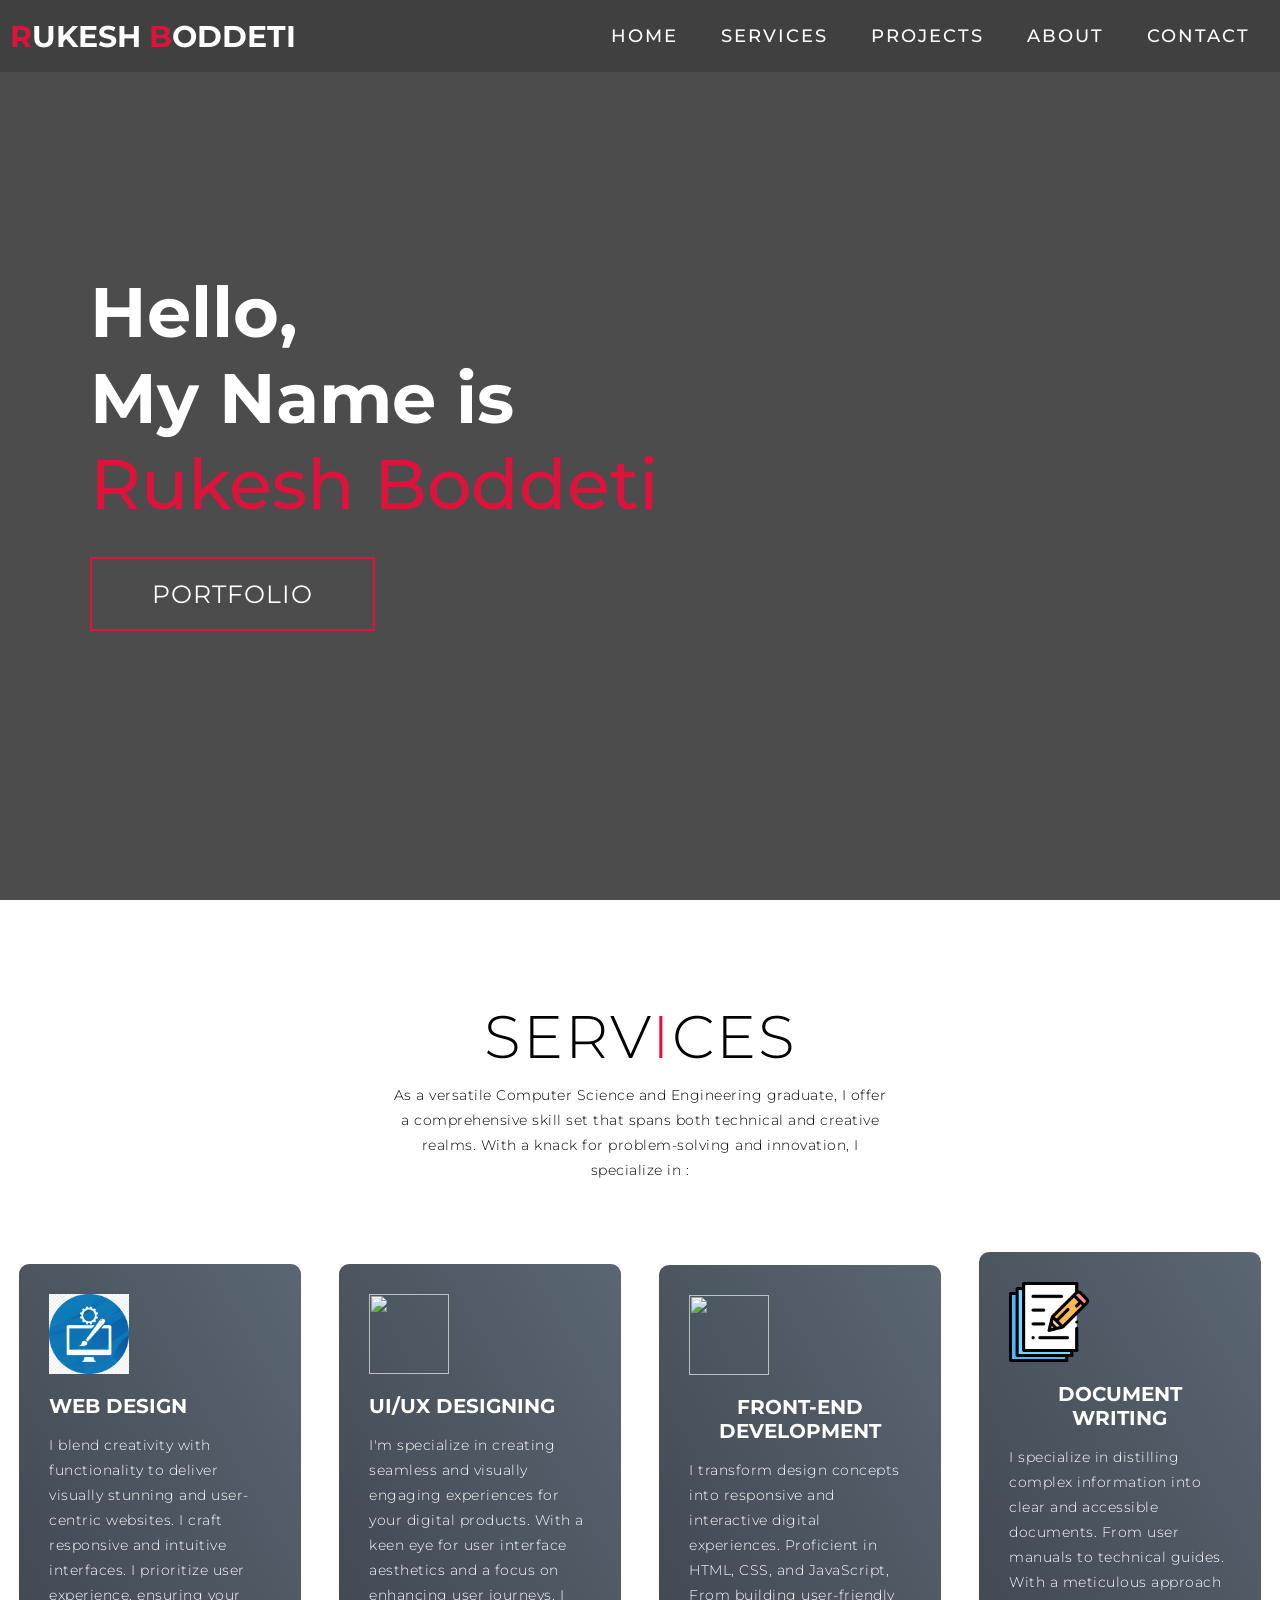
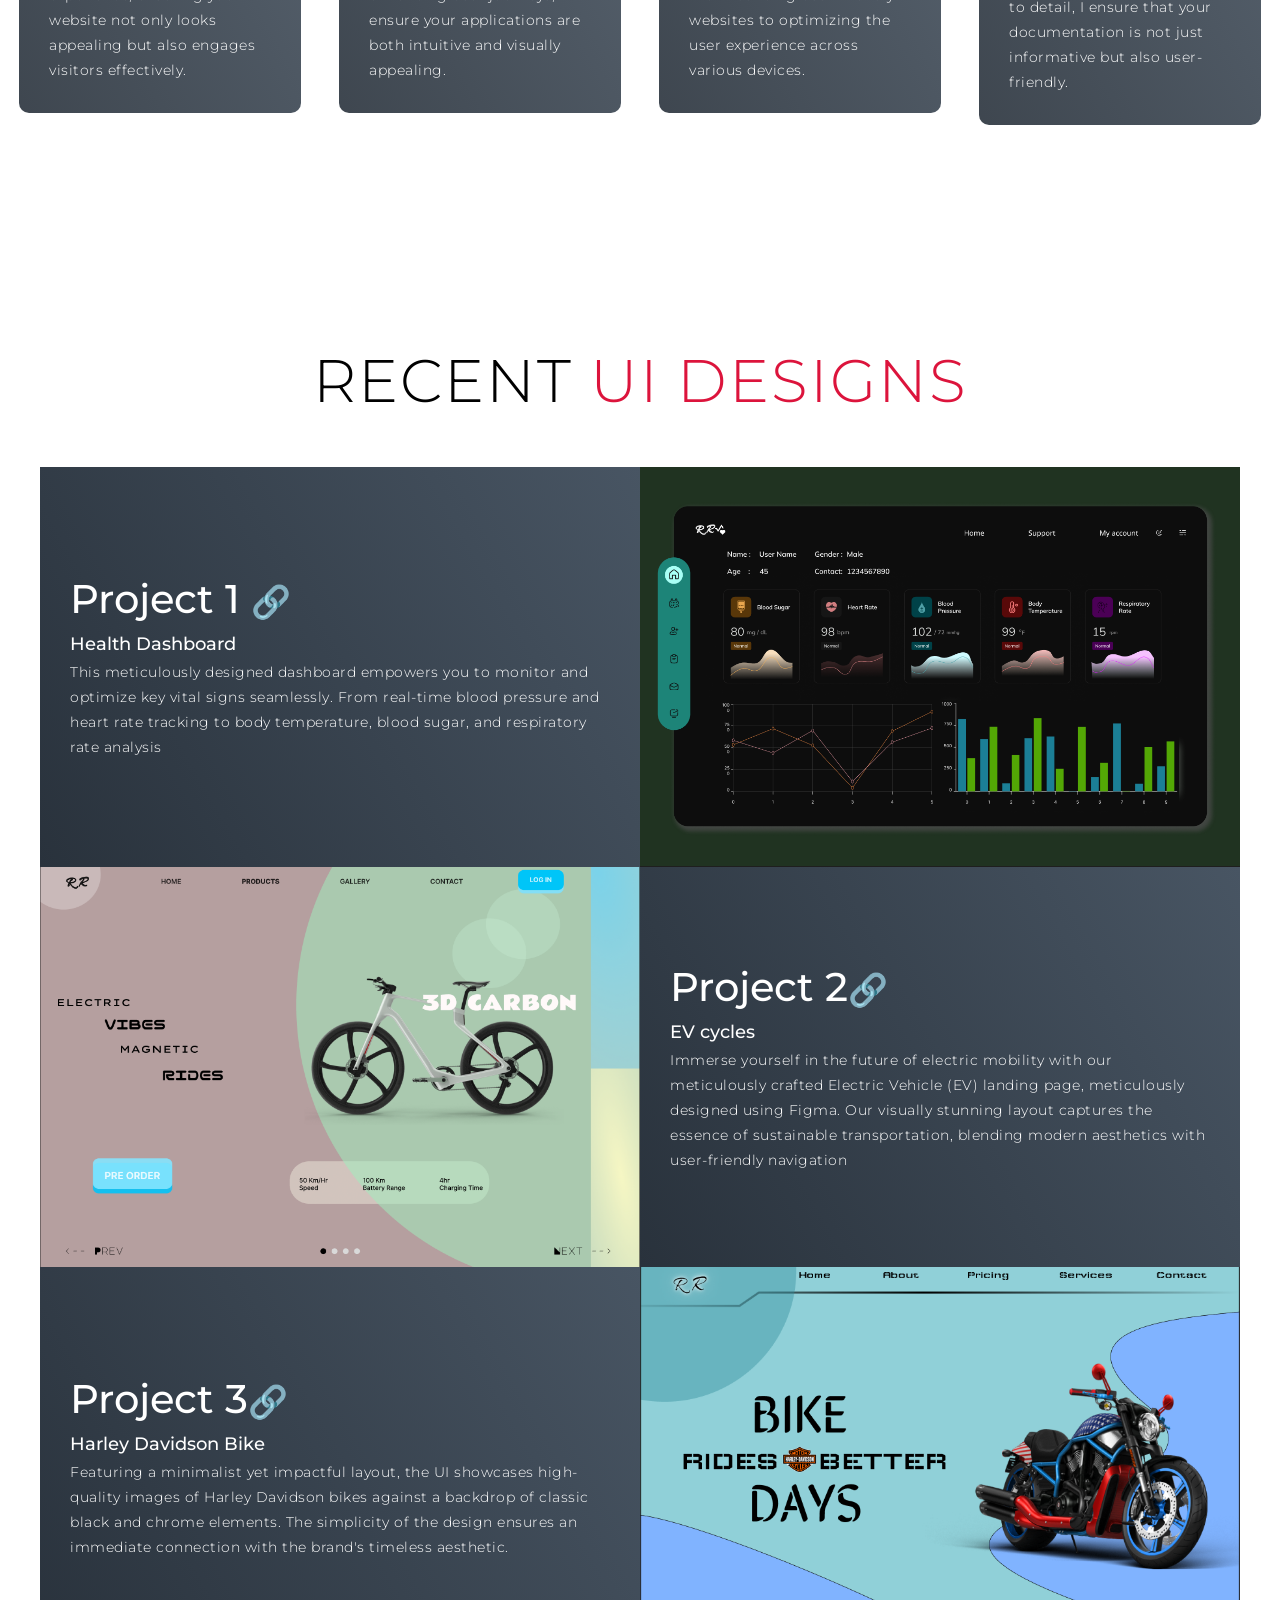
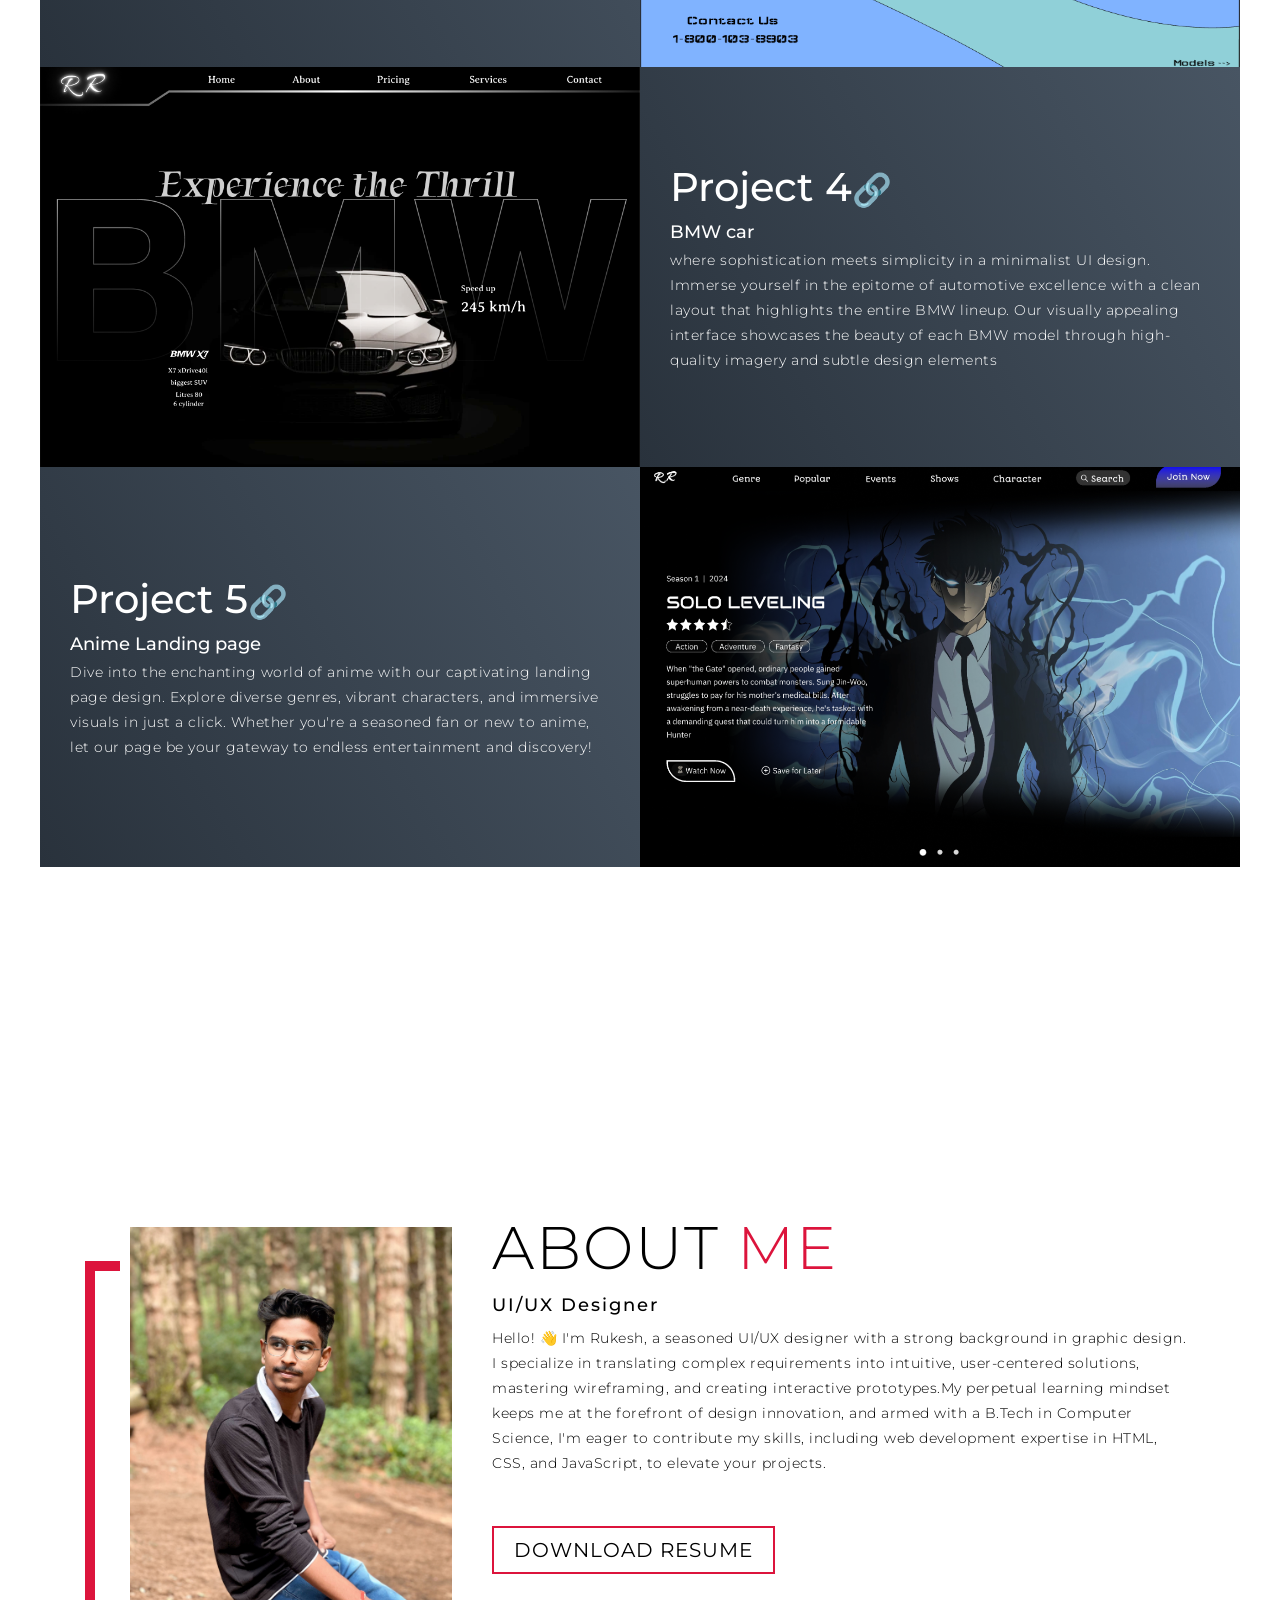
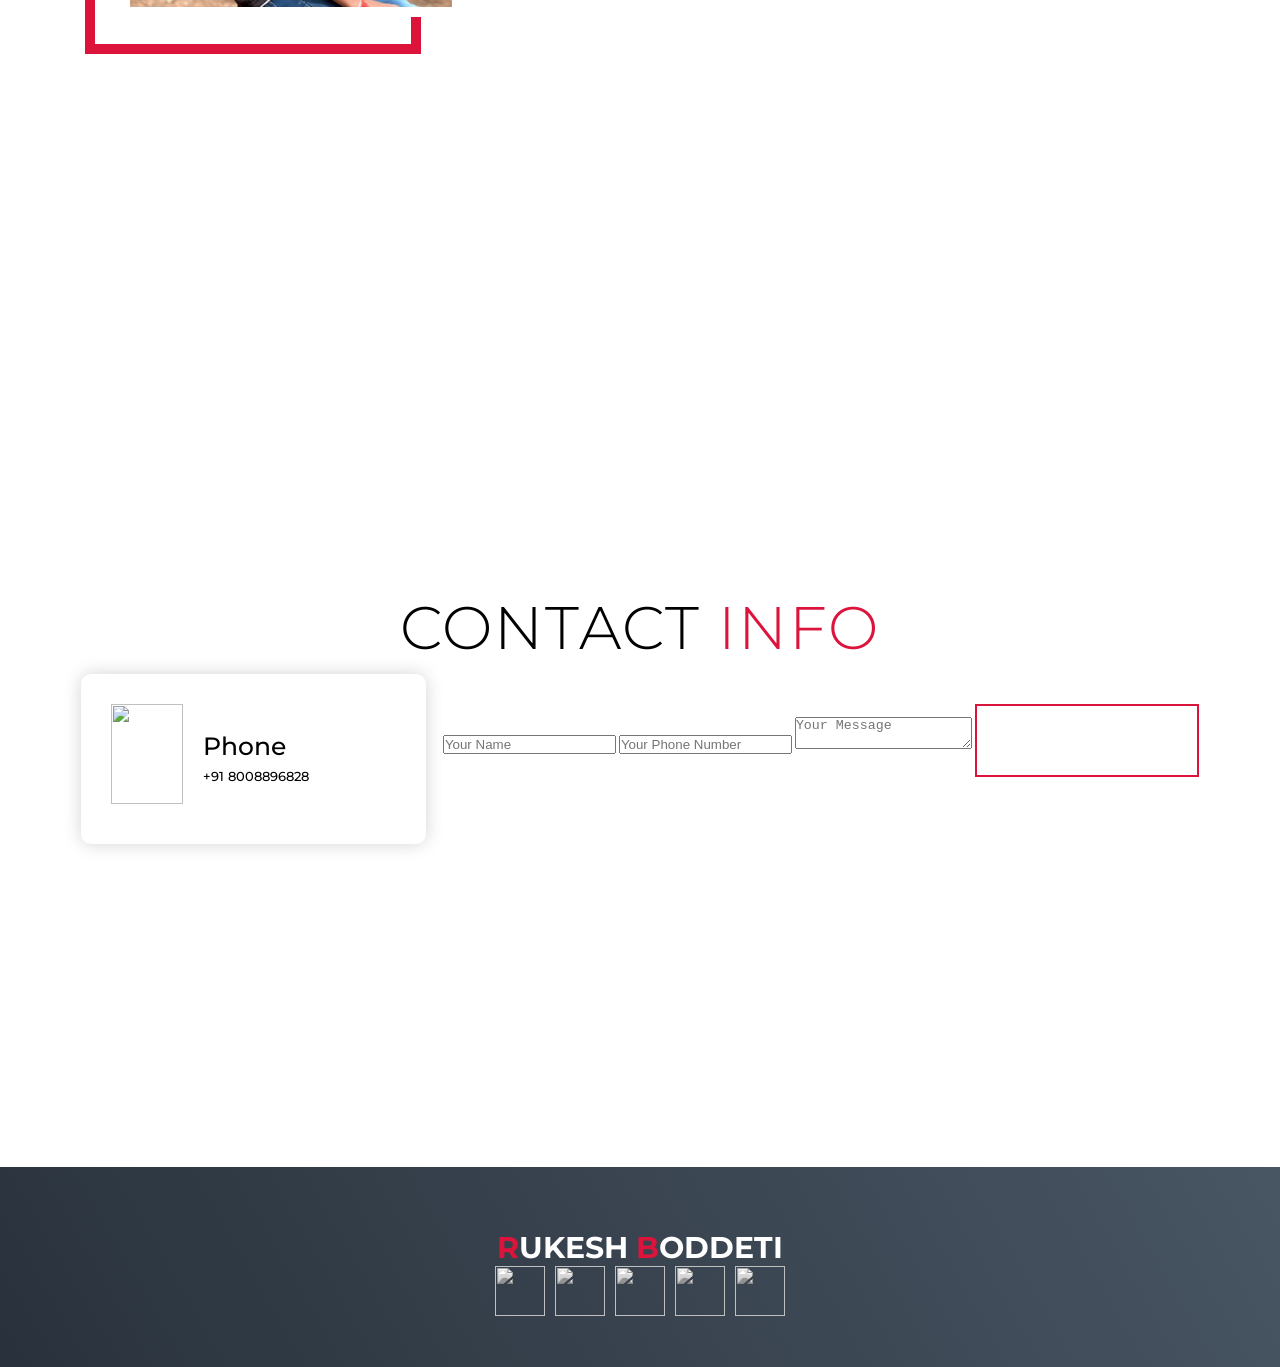
==== commit 654be0fe: "Update index.html" ====
--- a/index.html
+++ b/index.html
@@ -67,7 +67,7 @@
         </div>
         <div class="service-item">
           <div class="icon"><img
-              src="[data-uri]"/>
+              src="https://previews.123rf.com/images/pikepicture/pikepicture2008/pikepicture200801771/153927999-ux-ui-design-icon-vector-ux-ui-design-sign-color-symbol-illustration.jpg"/>
           </div>
           <h2>UI/UX Designing</h2>
           <p>I'm specialize in creating seamless and visually engaging experiences for your digital products. With a
@@ -189,7 +189,7 @@
           Computer Science, I'm eager to contribute my skills, including web development expertise in HTML, CSS, and
           JavaScript, to elevate your projects.
         </p>
-        <a href="https://drive.google.com/file/d/14OpsFP7k998RQJpW_-fPv8XeDTYtnsMY/view?usp=sharing"
+        <a href="https://drive.google.com/file/d/1QRMRM-oBmdGb0-KIpiQOlNRLJaQVKiEQ/view?usp=sharing"
           class="cta">Download Resume</a>
       </div>
     </div>
@@ -210,28 +210,16 @@
             <h2>+91 8008896828</h2>
           </div>
         </div>
-        <div class="contact-item">
-          <div class="icon"><img src="https://img.icons8.com/bubbles/100/000000/new-post.png" /></div>
-          <div class="contact-info">
-            <h1>Email</h1>
-            <h2>
-              <a href="mailto:rukeshrukku123@gmail.com">Rukesh Email-1</a>
-            </h2>
-            <h2>
-              <a href="mailto:Rukeshraj2053@gmail.com">Rukesh Email-2</a>
-            </h2>
-          </div>
-        </div>
-        <div class="contact-item">
-          <div class="icon"><img src="https://img.icons8.com/bubbles/100/000000/map-marker.png" /></div>
-          <div class="contact-info">
-            <h1>Address</h1>
-            <h2>Visakhapatnam, AndhraPradesh</h2>
-          </div>
-        </div>
-      </div>
-    </div>
-  </section>
+        <div class="contact-form">
+          <form id="contact-form">
+            <input type="text" id="name" name="name" placeholder="Your Name" required>
+            <input type="tel" id="phone" name="phone" placeholder="Your Phone Number" required>
+            <textarea id="message" name="message" placeholder="Your Message" required></textarea>
+            <button type="submit" class="cta">Submit</button>
+          </form>
+        </div>
+      </div>
+    </section>
   <!-- End Contact Section -->
 
   <!-- Footer -->
@@ -267,6 +255,14 @@
   </section>
   <!-- End Footer -->
   <script src="./app.js"></script>
+  <script src="https://cdn.emailjs.com/dist/email.min.js"></script>
+<script>
+  (function() {
+    emailjs.init("0PyN_VuCcEoRvrwQH"); 
+  })();
+</script>
+
+  
 </body>
 
 </html>
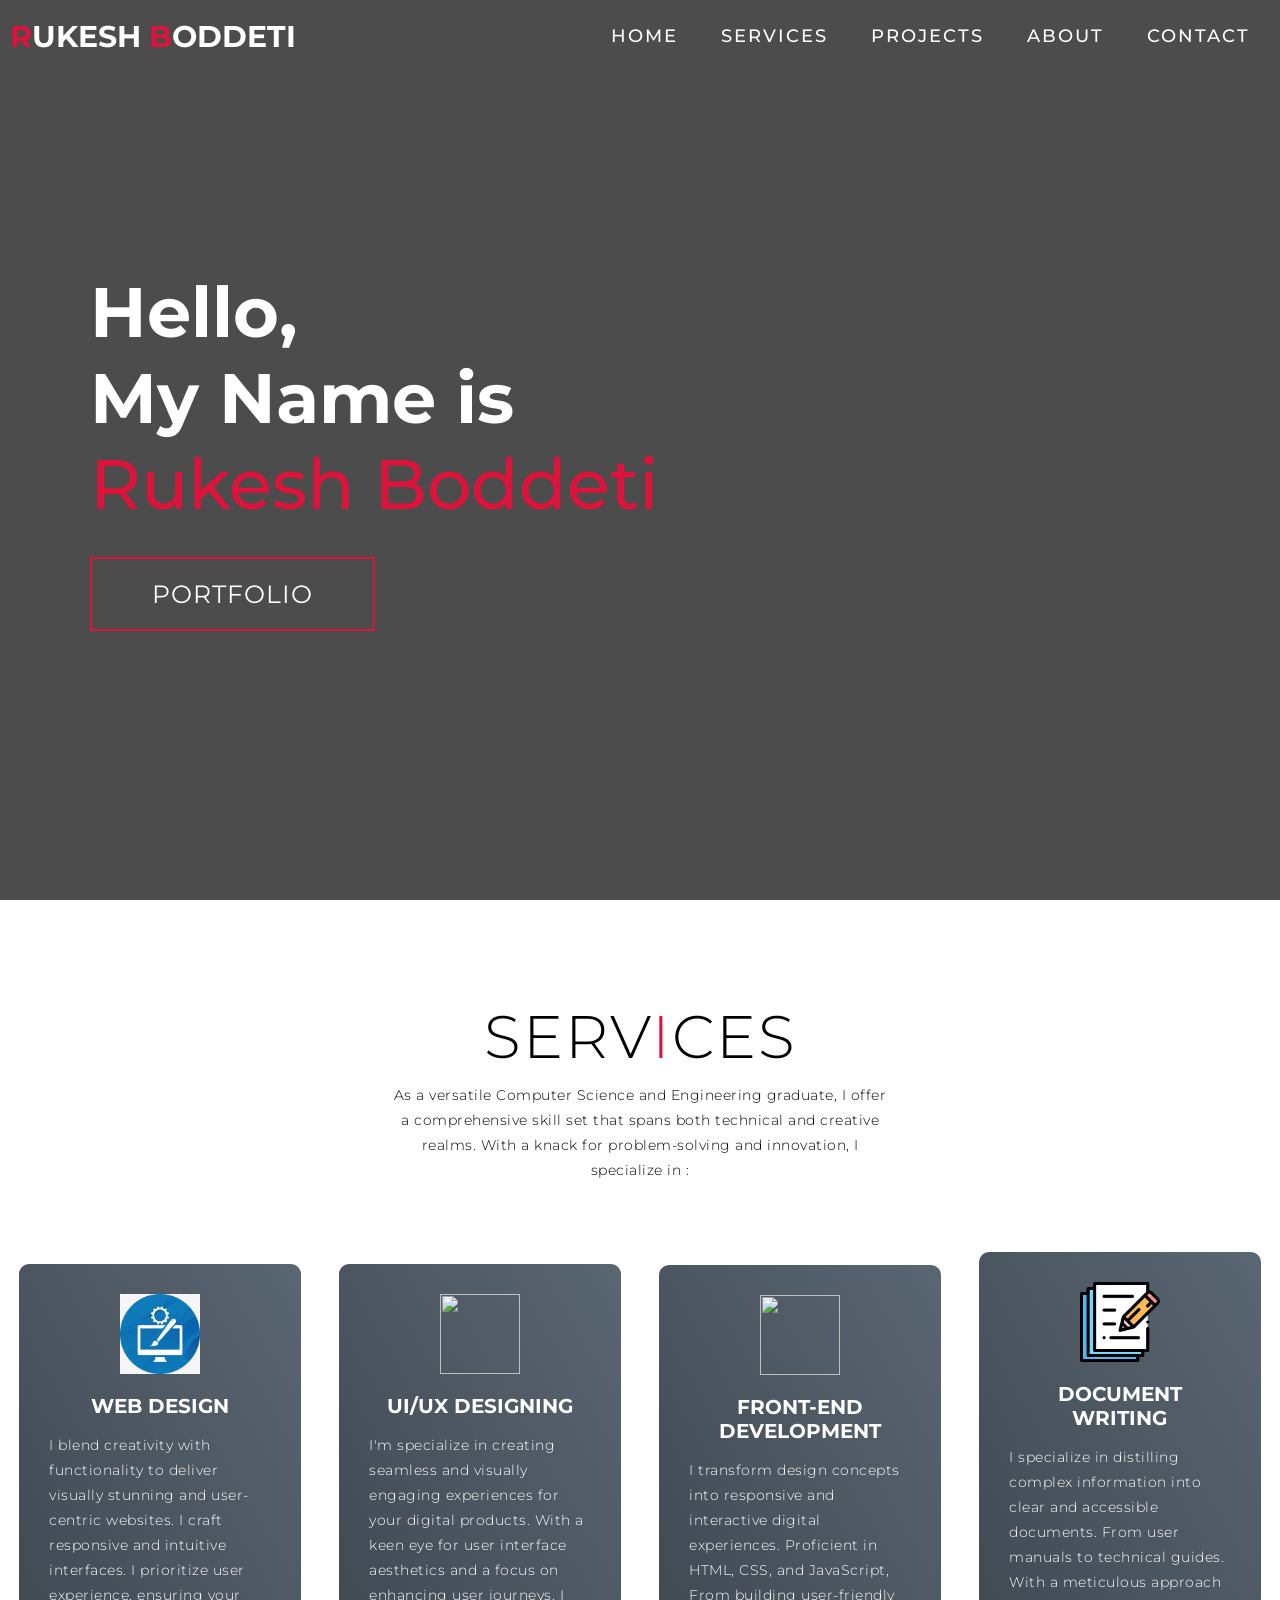
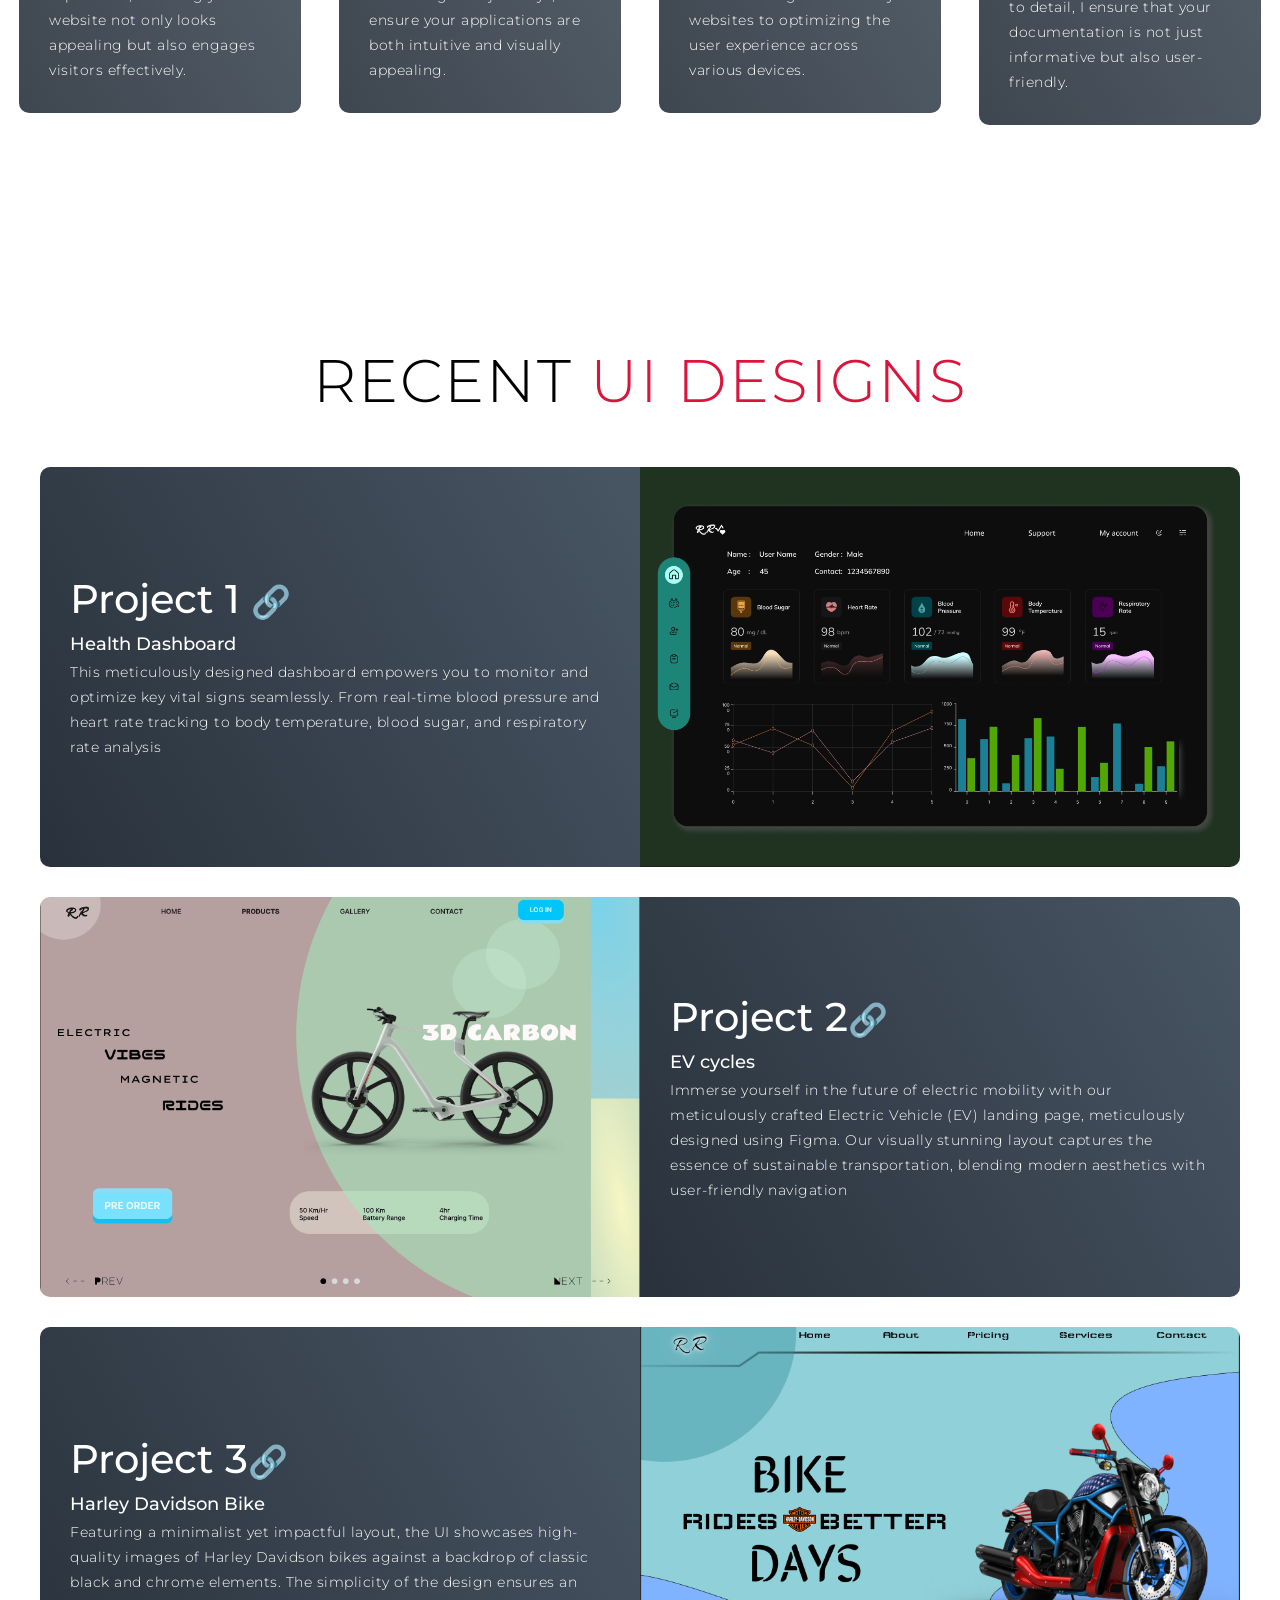
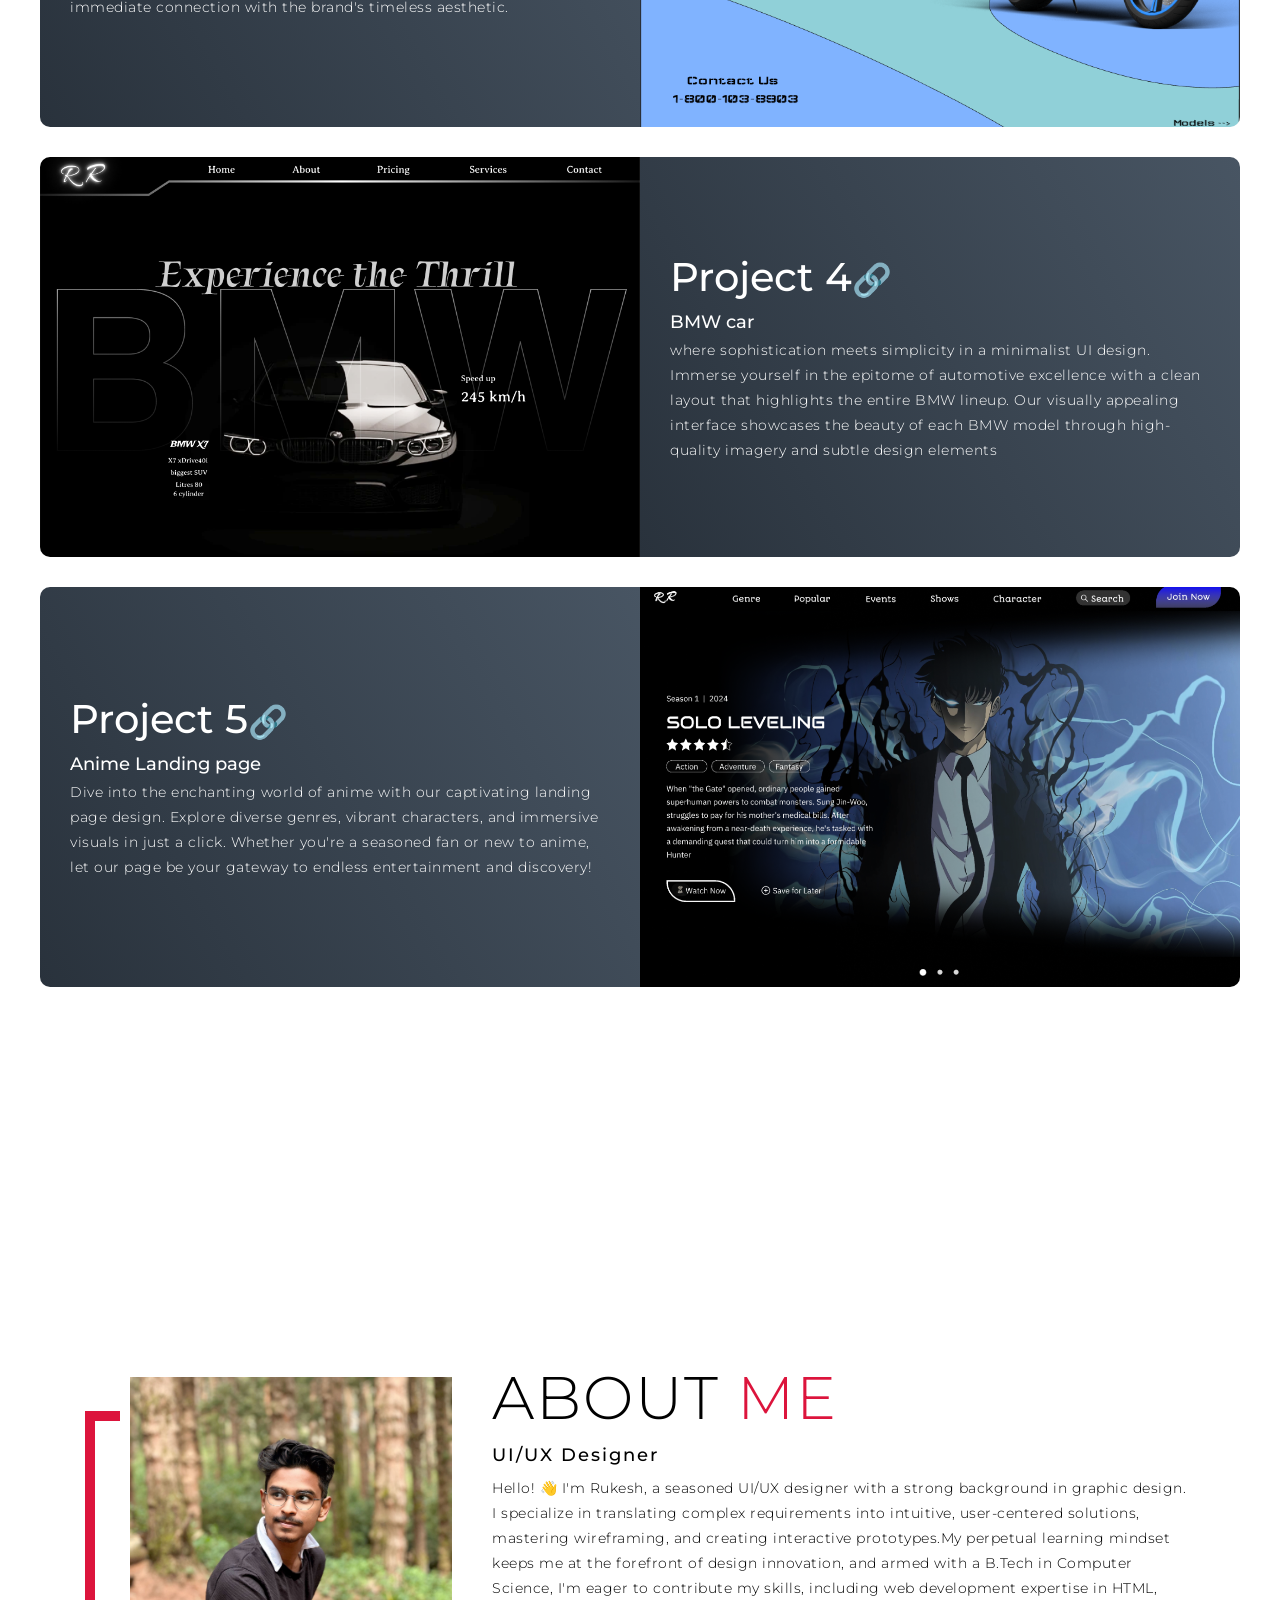
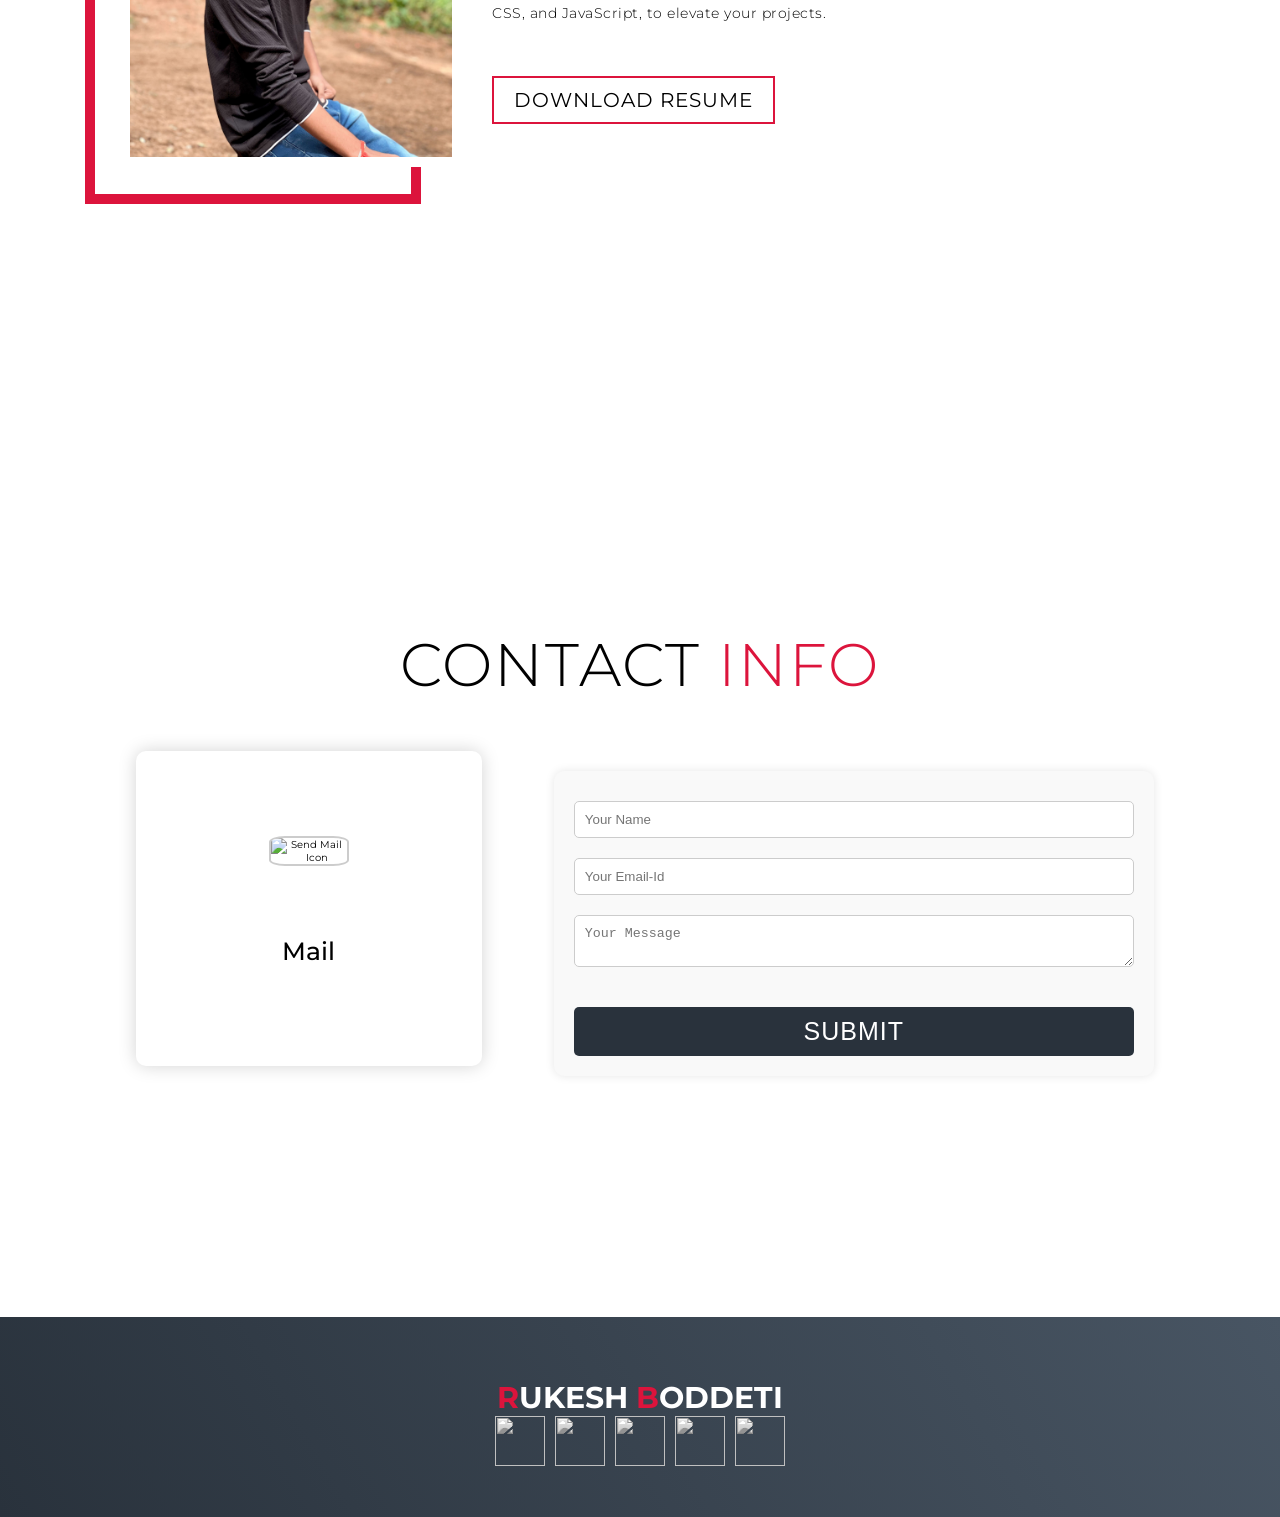
==== commit 61ab7fa3: "Update index.html" ====
--- a/index.html
+++ b/index.html
@@ -6,6 +6,7 @@
   <meta name="viewport" content="width=device-width, initial-scale=1.0">
   <link rel="stylesheet" href="style.css">
   <title>My Website</title>
+  
 </head>
 
 <body>
@@ -204,16 +205,16 @@
       </div>
       <div class="contact-items">
         <div class="contact-item">
-          <div class="icon"><img src="https://img.icons8.com/bubbles/100/000000/phone.png" /></div>
+          <div class="icon"><img src="https://st4.depositphotos.com/21557188/23281/v/450/depositphotos_232812454-stock-illustration-send-mail-icon-sms-line.jpg" style="border-radius: 20%; border: 2px solid #ccc;" alt="Send Mail Icon"/></div>
           <div class="contact-info">
-            <h1>Phone</h1>
-            <h2>+91 8008896828</h2>
+            <h1>Mail</h1>
+            <h2></h2>
           </div>
         </div>
         <div class="contact-form">
           <form id="contact-form">
             <input type="text" id="name" name="name" placeholder="Your Name" required>
-            <input type="tel" id="phone" name="phone" placeholder="Your Phone Number" required>
+            <input type="text" id="mailid" name="mailid" placeholder="Your Email-Id" required>
             <textarea id="message" name="message" placeholder="Your Message" required></textarea>
             <button type="submit" class="cta">Submit</button>
           </form>
@@ -240,15 +241,15 @@
         </div>
         <div class="social-item">
           <a href="https://dribbble.com/RukeshRaj"><img
-              src="https://cdn.iconscout.com/icon/free/png-256/free-dribbble-80-434749.png" /></a>
+              src="https://img.icons8.com/bubbles/100/000000/dribbble.png" /></a>
         </div>
         <div class="social-item">
           <a href="https://www.behance.net/rukesh20531"><img
               src="https://img.icons8.com/bubbles/100/000000/behance.png" /></a>
         </div>
-        <div class="social-item">
+        <div class="social-item" >
           <a href="https://www.linkedin.com/in/rukesh-boddeti/"><img
-              src="https://encrypted-tbn0.gstatic.com/images?q=tbn:ANd9GcTxbxpycP7q_r3ZMj_8iE1DBSKou0jEq0MCGA&usqp=CAU" /></a>
+              src="https://img.icons8.com/bubbles/100/000000/linkedin.png" /></a>
         </div>
       </div>
     </div>
--- a/style.css
+++ b/style.css
@@ -286,8 +286,8 @@
 #services .service-item {
 	flex-basis: 80%;
 	display: flex;
-	align-items: flex-start;
-	justify-content: center;
+	align-items: center; /* Center items vertically */
+	justify-content: center; /* Center items horizontally */
 	flex-direction: column;
 	padding: 30px;
 	border-radius: 10px;
@@ -313,9 +313,9 @@
 	height: 80px;
 	width: 80px;
 	margin-bottom: 20px;
-	align-items: center;
-	justify-content: center;
-	
+	align-items: center; /* Center icon vertically */
+	justify-content: center; /* Center icon horizontally */
+	display: flex; /* Ensure icon container behaves as flexbox */
 }
 #services .service-item h2 {
 	font-size: 2rem;
@@ -323,13 +323,30 @@
 	margin-bottom: 10px;
 	text-transform: uppercase;
 }
+
+
 #services .service-item p {
 	color: white;
 	text-align: left;
 }
 /* End Services Section */
 
+/* End Services Section */
+
 /* Projects section */
+
+/* Projects Section */
+#projects .all-projects .project-item {
+    margin-bottom: 30px; /* Adjust the bottom margin as per your preference */
+}
+/* Projects Section */
+#projects .all-projects .project-item {
+    margin-bottom: 30px;
+    border-radius: 10px; /* Adjust the border radius as per your preference */
+    overflow: hidden; /* Ensure content inside doesn't overflow the curved border */
+}
+
+
 #projects .projects {
 	flex-direction: column;
 	max-width: 1200px;
@@ -639,37 +656,86 @@
 	/* End About */
 
 	/* contact  */
-	#contact .contact {
-		flex-direction: column;
-		padding: 100px 0;
-		align-items: center;
-		justify-content: center;
-		min-width: 20vh;
-	}
-	#contact .contact-items {
-		width: 100%;
-		display: flex;
-		flex-direction: row;
-		justify-content: space-evenly;
-		margin: 0;
-	}
-	#contact .contact-item {
-		width: 30%;
-		margin: 0;
-		flex-direction: row;
-	}
-	#contact .contact-item .icon {
-		height: 100px;
-		width: 100px;
-	}
-	#contact .contact-item .icon img {
-		object-fit: contain;
-	}
-	#contact .contact-item .contact-info {
-		width: 100%;
-		text-align: left;
-		padding-left: 20px;
-	}
+	/* Updated CSS for Contact Section */
+#contact .contact {
+	flex-direction: column;
+	padding: 100px 0;
+	align-items: center;
+	justify-content: center;
+	min-width: 20vh;
+  }
+  
+  #contact .contact-items {
+	width: 100%;
+	display: flex;
+	flex-wrap: wrap; /* Added to allow items to wrap */
+	justify-content: space-evenly;
+	margin: 30px 0; /* Adjusted margin */
+  }
+  
+  #contact .contact-item {
+	width: 30%; /* Adjusted width */
+	margin: 10px; /* Adjusted margin */
+	display: flex;
+	flex-direction: column;
+	align-items: center;
+	text-align: center;
+  }
+  
+  #contact .contact-item .icon {
+	height: 80px; /* Adjusted height */
+	width: 80px; /* Adjusted width */
+  }
+  
+  #contact .contact-item .icon img {
+	object-fit: contain;
+  }
+  
+  #contact .contact-item .contact-info {
+	width: 100%;
+	text-align: center; /* Adjusted alignment */
+	padding: 10px 0; /* Adjusted padding */
+  }
+  
+  /* Styling for Contact Form */
+  .contact-form {
+	width: 100%;
+	max-width: 600px; /* Adjusted maximum width */
+	margin-top: 30px;
+	padding: 20px;
+	background-color: #f9f9f9; /* Added background color */
+	border-radius: 10px;
+	box-shadow: 0 0 10px rgba(0, 0, 0, 0.1); /* Added box shadow */
+  }
+  
+  .contact-form form {
+	display: flex;
+	flex-direction: column;
+  }
+  
+  .contact-form input,
+  .contact-form textarea {
+	width: 100%;
+	padding: 10px;
+	margin: 10px 0;
+	border: 1px solid #ccc;
+	border-radius: 5px;
+  }
+  
+  .contact-form button {
+	padding: 10px 20px;
+	background-color: #29323c;
+	color: white;
+	border: none;
+	border-radius: 5px;
+	cursor: pointer;
+	transition: background-color 0.3s ease;
+  }
+  
+  .contact-form button:hover {
+	background-color: #555;
+  }
+  
 	/* End contact  */
 }
 /* End Media Query For Tablet */
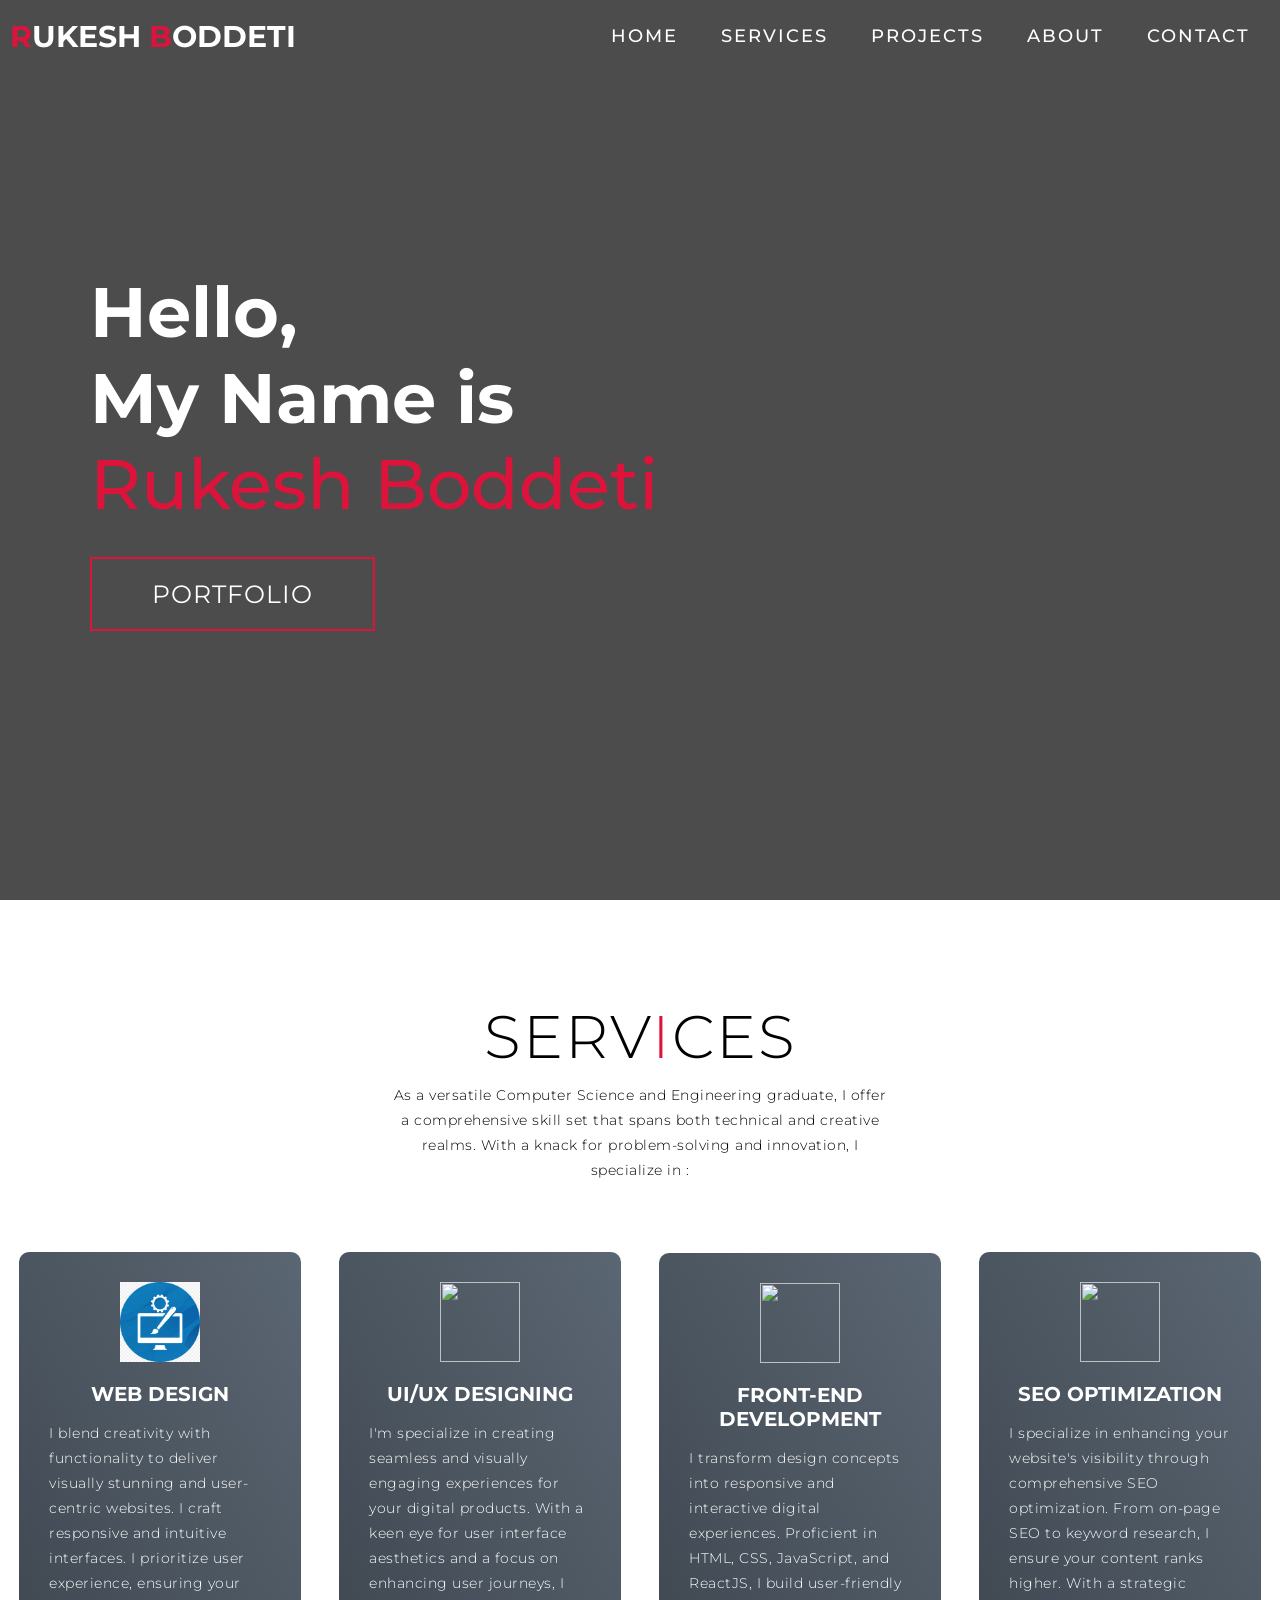
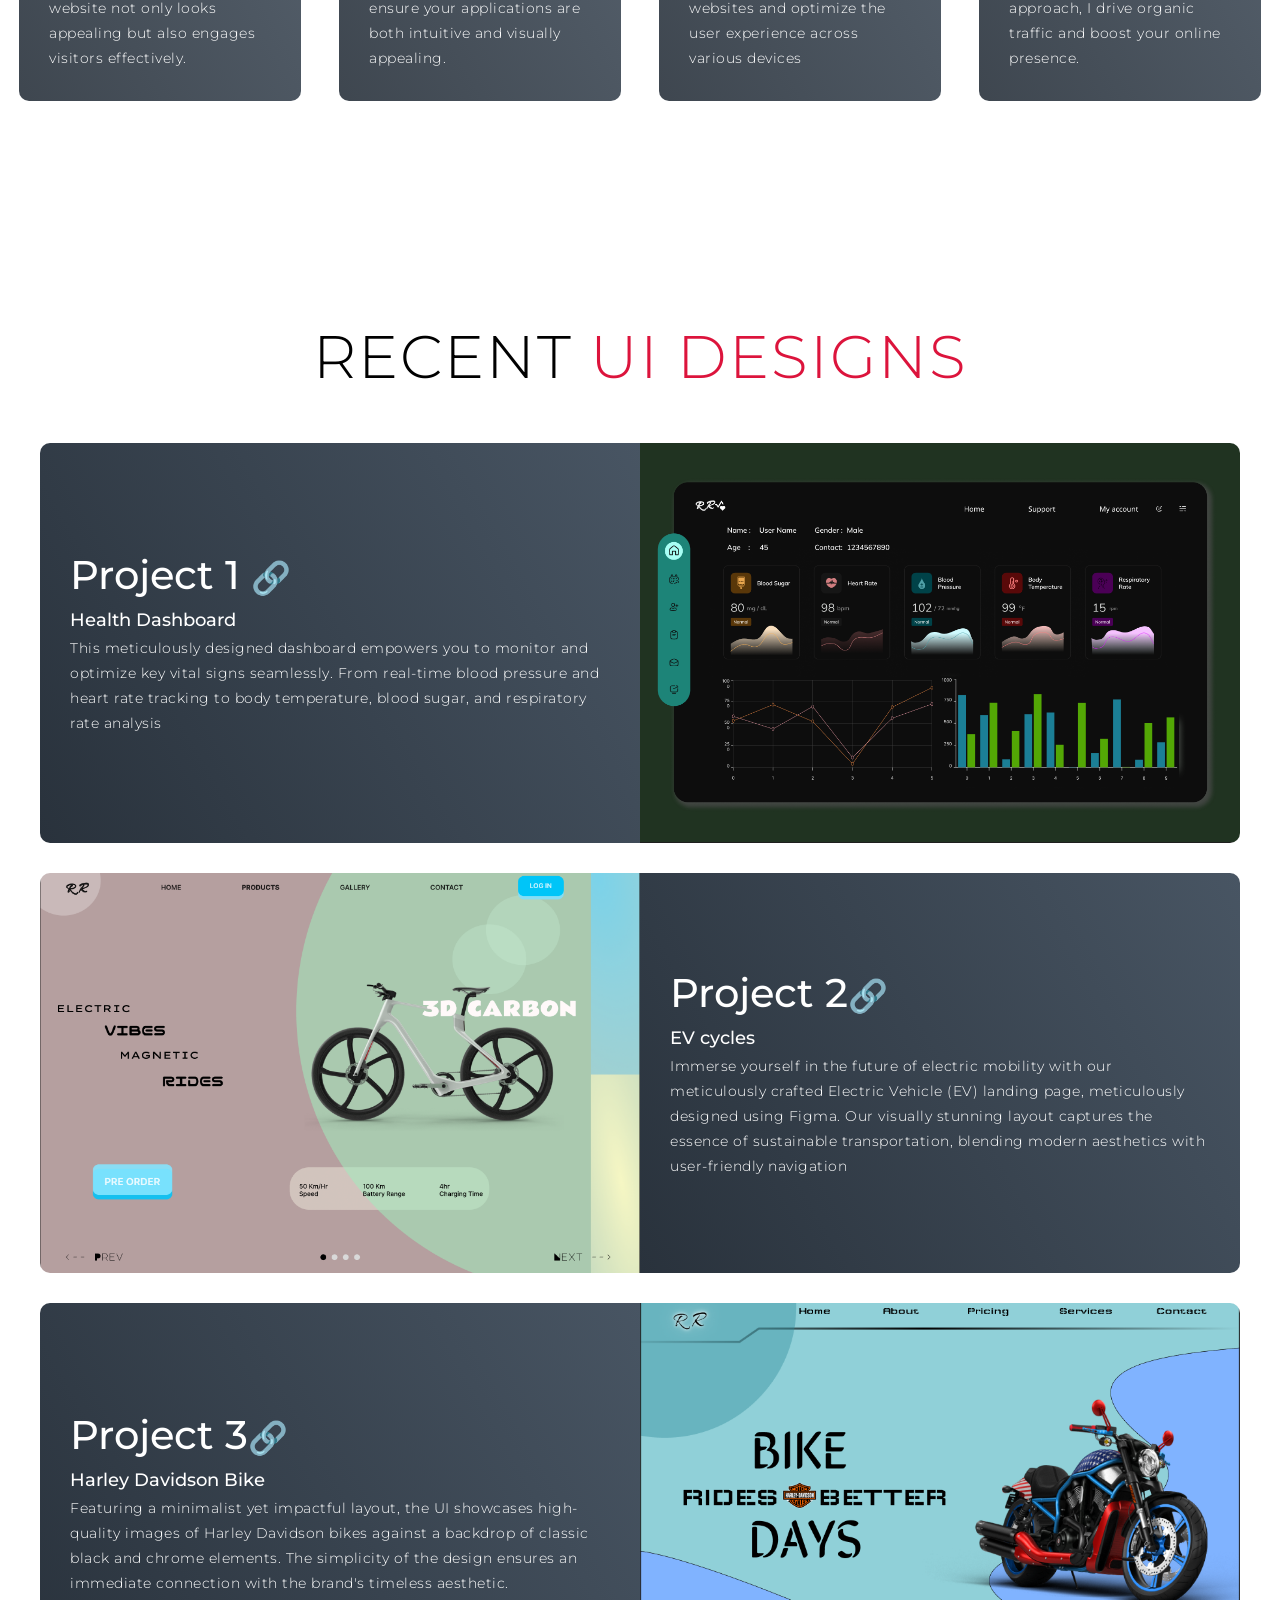
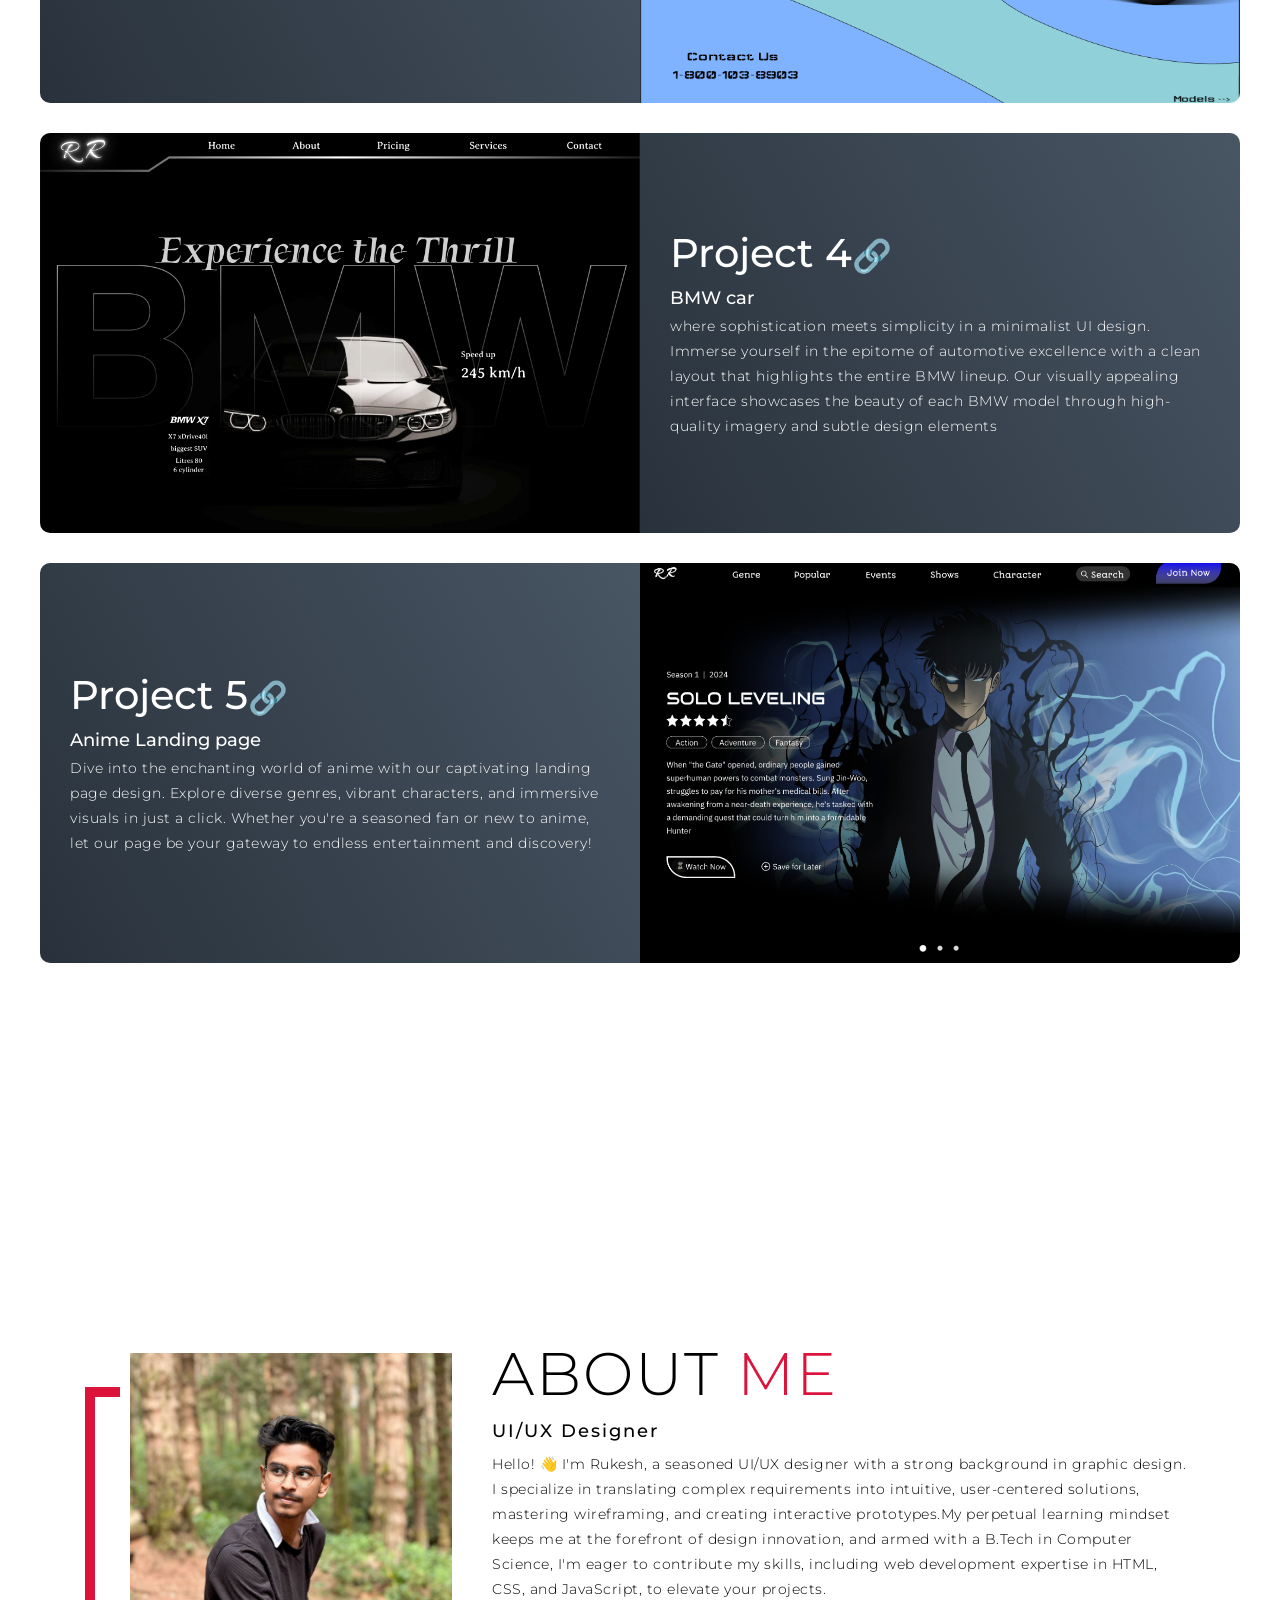
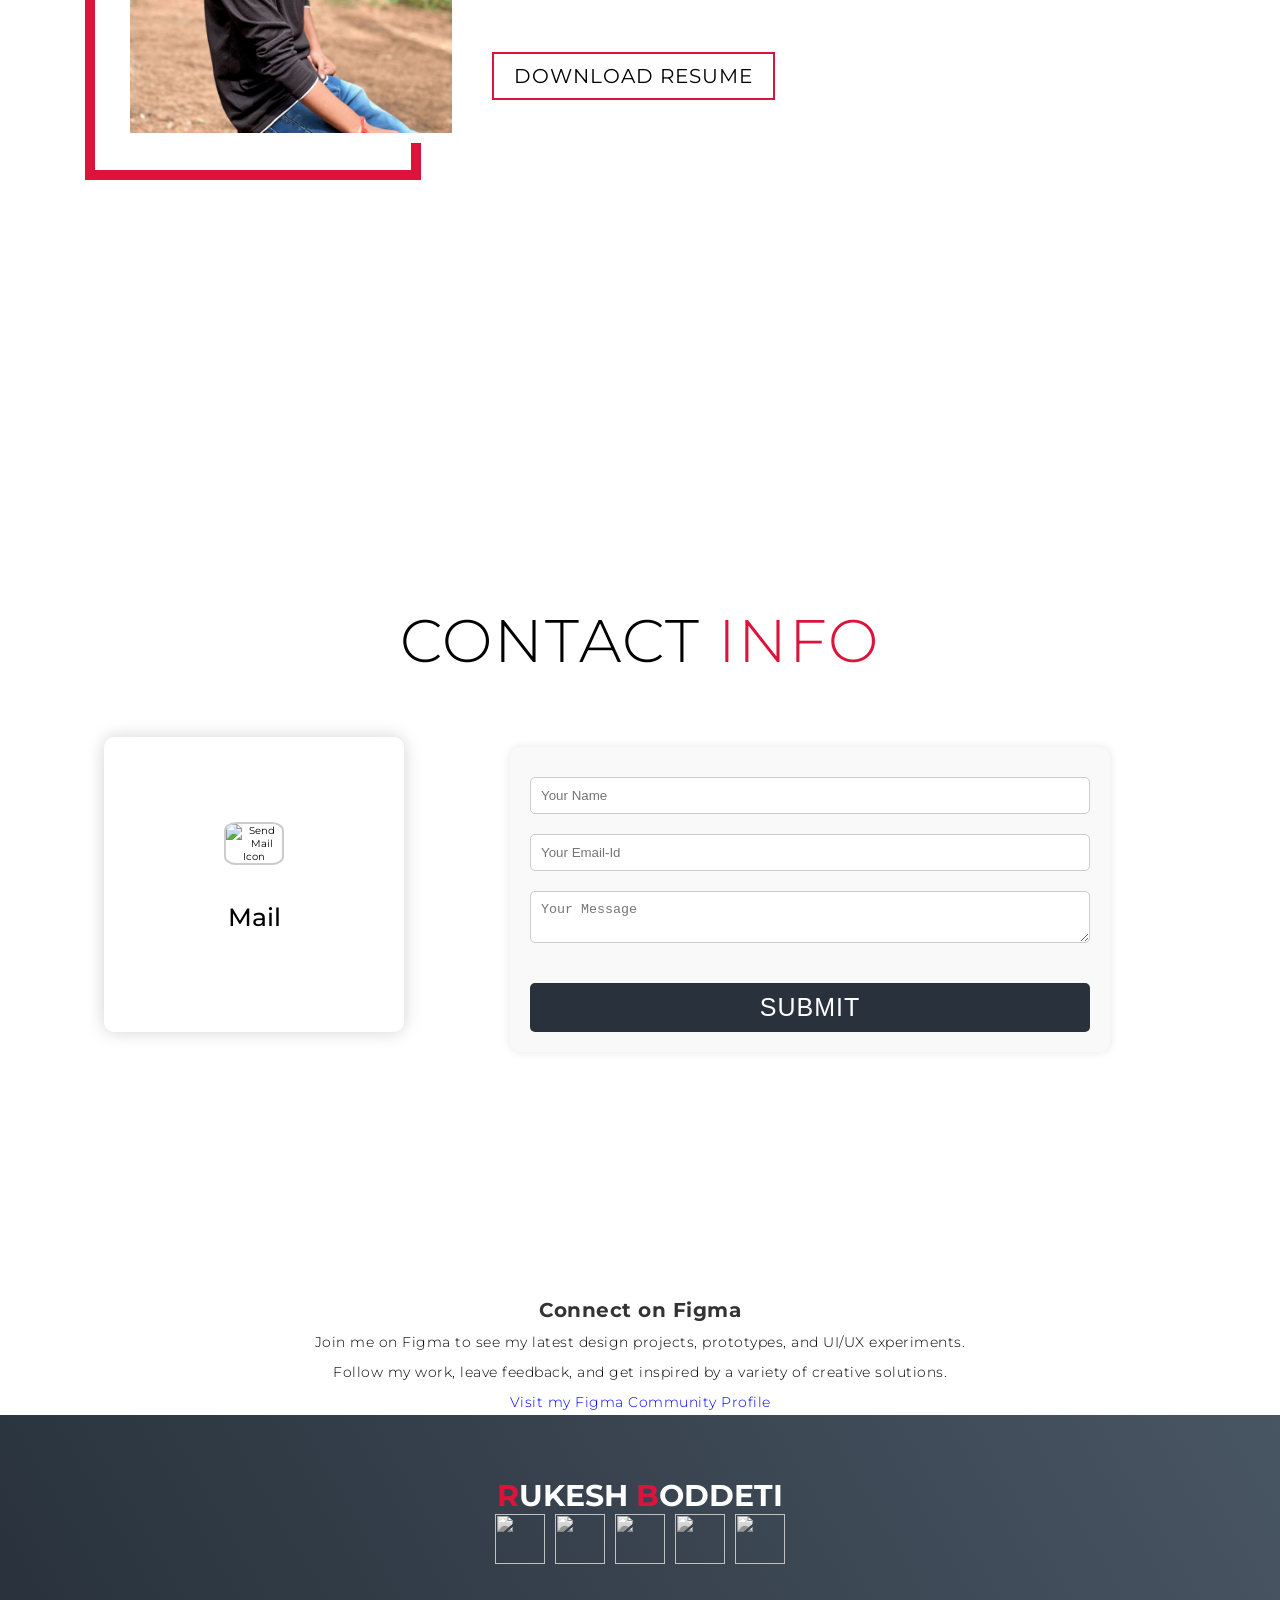
==== commit 2e8f1e1c: "Update index.html" ====
--- a/index.html
+++ b/index.html
@@ -80,16 +80,13 @@
               src="https://cdn3.vectorstock.com/i/1000x1000/95/32/front-end-developer-icon-outline-vector-32839532.jpg" />
           </div>
           <h2>Front-End Development</h2>
-          <p>I transform design concepts into responsive and interactive digital experiences. Proficient in HTML, CSS,
-            and JavaScript, From building
-            user-friendly websites to optimizing the user experience across various devices.</p>
-        </div>
-        <div class="service-item">
-          <div class="icon"><img src="img/document.png" /></div>
-          <h2>Document Writing</h2>
-          <p> I specialize in distilling complex information into clear and accessible documents. From user manuals to
-            technical guides. With a meticulous approach to detail, I
-            ensure that your documentation is not just informative but also user-friendly.</p>
+          <p>I transform design concepts into responsive and interactive digital experiences. Proficient in HTML, CSS, JavaScript, and ReactJS, I build user-friendly websites and optimize the user experience across various devices</p>
+        </div>
+        <div class="service-item">
+          <div class="icon"><img src="https://st2.depositphotos.com/1005920/5608/i/450/depositphotos_56088247-stock-photo-seo-red-flat-icon-isolated.jpg" /></div>
+          <h2>SEO Optimization</h2>
+          <p> 
+            I specialize in enhancing your website's visibility through comprehensive SEO optimization. From on-page SEO to keyword research, I ensure your content ranks higher. With a strategic approach, I drive organic traffic and boost your online presence.</p>
         </div>
       </div>
     </div>
@@ -223,6 +220,17 @@
     </section>
   <!-- End Contact Section -->
 
+
+  
+<!-- My Figma Community Account -->
+<div style="text-align: center;">
+  <p><strong style="color: #333333; font-size: 20px;">Connect on Figma</strong></p>
+  <p>Join me on Figma to see my latest design projects, prototypes, and UI/UX experiments.</p>
+  <p>Follow my work, leave feedback, and get inspired by a variety of creative solutions.</p>
+  <p><a href="https://www.figma.com/@rukeshraj" target="_blank" style="color: blue;">Visit my Figma Community Profile</a></p>
+</div>
+
+
   <!-- Footer -->
   <section id="footer">
     <div class="footer container">
--- a/style.css
+++ b/style.css
@@ -1,14 +1,14 @@
-@import 'https://fonts.googleapis.com/css?family=Montserrat:300, 400, 700&display=swap';
+@import 'https://fonts.googleapis.com/css?family=Montserrat:300,400,700&display=swap';
 * {
-	padding: 0;
-	margin: 0;
-	box-sizing: border-box;
+  padding: 0;
+  margin: 0;
+  box-sizing: border-box;
 }
 html {
 	font-size: 10px;
 	font-family: 'Montserrat', sans-serif;
 	scroll-behavior: smooth;
-}
+  }
 a {
 	text-decoration: none;
 }
@@ -473,44 +473,76 @@
 	max-width: 1200px;
 	margin: 0 auto;
 	width: 90%;
-}
-#contact .contact-items {
-	/* max-width: 400px; */
-	width: 100%;
-}
-#contact .contact-item {
-	width: 80%;
+  }
+  #contact .contact-items {
+	width: 100%;
+  }
+  #contact .contact-item {
+	width: 100%;
 	padding: 20px;
 	text-align: center;
 	border-radius: 10px;
-	padding: 30px;
-	margin: 30px;
+	margin: 30px 0;
 	display: flex;
 	justify-content: center;
 	align-items: center;
 	flex-direction: column;
 	box-shadow: 0px 0px 18px 0 #0000002c;
 	transition: 0.3s ease box-shadow;
-}
-#contact .contact-item:hover {
+  }
+  #contact .contact-item:hover {
 	box-shadow: 0px 0px 5px 0 #0000002c;
-}
-#contact .icon {
+  }
+  #contact .icon {
 	width: 70px;
-	margin: 0 auto;
-	margin-bottom: 10px;
-}
-#contact .contact-info h1 {
+	margin: 0 auto 10px;
+  }
+  #contact .contact-info h1 {
 	font-size: 2.5rem;
 	font-weight: 500;
 	margin-bottom: 5px;
-}
-#contact .contact-info h2 {
+  }
+  #contact .contact-info h2 {
 	font-size: 1.3rem;
 	line-height: 2rem;
 	font-weight: 500;
-}
+  }
 /*End contact Section */
+
+/* Styling for Contact Form */
+.contact-form {
+	width: 100%;
+	max-width: 600px;
+	margin: 30px auto 0;
+	padding: 20px;
+	background-color: #f9f9f9;
+	border-radius: 10px;
+	box-shadow: 0 0 10px rgba(0, 0, 0, 0.1);
+  }
+  .contact-form form {
+	display: flex;
+	flex-direction: column;
+  }
+  .contact-form input,
+  .contact-form textarea {
+	width: 100%;
+	padding: 10px;
+	margin: 10px 0;
+	border: 1px solid #ccc;
+	border-radius: 5px;
+  }
+  .contact-form button {
+	padding: 10px 20px;
+	background-color: #29323c;
+	color: white;
+	border: none;
+	border-radius: 5px;
+	cursor: pointer;
+	transition: background-color 0.3s ease;
+  }
+  .contact-form button:hover {
+	background-color: #555;
+  }
 
 /* Footer */
 #footer {
@@ -587,7 +619,7 @@
 /* End Keyframes */
 
 /* Media Query For Tablet */
-@media only screen and (min-width: 768px) {
+@media screen and (min-width: 769px) {
 	.cta {
 		font-size: 2.5rem;
 		padding: 20px 60px;
@@ -655,94 +687,45 @@
 	}
 	/* End About */
 
-	/* contact  */
-	/* Updated CSS for Contact Section */
-#contact .contact {
-	flex-direction: column;
-	padding: 100px 0;
-	align-items: center;
-	justify-content: center;
-	min-width: 20vh;
-  }
+	/* Contact Section */
+	#contact .contact {
+		padding: 80px 20px; /* Adjusted padding */
+		display: flex;
+		flex-direction: column;
+		align-items: center;
+		justify-content: center;
+	  }
+	  #contact .contact-items {
+		display: flex;
+		flex-wrap: wrap;
+		justify-content: center;
+		margin: 30px 0;
+	  }
+	  #contact .contact-item {
+		width: 45%; /* Adjusted width for responsiveness */
+		max-width: 300px; /* Added max-width for better control */
+		margin: 20px;
+		display: flex;
+		flex-direction: column;
+		align-items: center;
+		text-align: center;
+	  }
   
-  #contact .contact-items {
-	width: 100%;
-	display: flex;
-	flex-wrap: wrap; /* Added to allow items to wrap */
-	justify-content: space-evenly;
-	margin: 30px 0; /* Adjusted margin */
-  }
+	  #contact .contact-item .icon {
+		height: 60px; /* Adjusted height */
+		width: 60px; /* Adjusted width */
+		margin-bottom: 10px; /* Added margin */
+	  }
   
-  #contact .contact-item {
-	width: 30%; /* Adjusted width */
-	margin: 10px; /* Adjusted margin */
-	display: flex;
-	flex-direction: column;
-	align-items: center;
-	text-align: center;
-  }
-  
-  #contact .contact-item .icon {
-	height: 80px; /* Adjusted height */
-	width: 80px; /* Adjusted width */
-  }
-  
-  #contact .contact-item .icon img {
-	object-fit: contain;
-  }
-  
-  #contact .contact-item .contact-info {
-	width: 100%;
-	text-align: center; /* Adjusted alignment */
-	padding: 10px 0; /* Adjusted padding */
-  }
-  
-  /* Styling for Contact Form */
-  .contact-form {
-	width: 100%;
-	max-width: 600px; /* Adjusted maximum width */
-	margin-top: 30px;
-	padding: 20px;
-	background-color: #f9f9f9; /* Added background color */
-	border-radius: 10px;
-	box-shadow: 0 0 10px rgba(0, 0, 0, 0.1); /* Added box shadow */
-  }
-  
-  .contact-form form {
-	display: flex;
-	flex-direction: column;
-  }
-  
-  .contact-form input,
-  .contact-form textarea {
-	width: 100%;
-	padding: 10px;
-	margin: 10px 0;
-	border: 1px solid #ccc;
-	border-radius: 5px;
-  }
-  
-  .contact-form button {
-	padding: 10px 20px;
-	background-color: #29323c;
-	color: white;
-	border: none;
-	border-radius: 5px;
-	cursor: pointer;
-	transition: background-color 0.3s ease;
-  }
-  
-  .contact-form button:hover {
-	background-color: #555;
-  }
-  
-	/* End contact  */
-}
-/* End Media Query For Tablet */
-
-/* Media Query For Desktop */
-@media only screen and (min-width: 1200px) {
-	/* header */
+	  #contact .contact-item .icon img {
+		object-fit: contain;
+	  }
+	  #contact .contact-item .contact-info {
+		width: 100%;
+		text-align: center;
+		padding: 10px 0;
+	  }
+	  /* header */
 	#header .hamburger {
 		display: none;
 	}
@@ -768,5 +751,47 @@
 		flex-basis: 22%;
 		margin: 1.5%;
 	}
-}
+  
+  
+  
+  
+  }
+  
+/* End Media Query For Tablet */
+
+/* Media Query For Desktop */
+
 /* End  Media Query For Desktop */
+
+@media only screen and (max-width: 768px) {
+    #contact .contact {
+        padding: 40px 10px; /* Reduced padding for smaller screens */
+      }
+	  #contact .contact-items {
+		display: flex;
+		flex-direction: column;
+		align-items: center;
+	  }
+	  #contact .contact-item {
+		width: 80%; /* Adjusted width for responsiveness */
+		max-width: 300px; /* Added max-width for better control */
+		margin: 20px auto;
+		display: flex;
+		flex-direction: column;
+		align-items: center;
+		text-align: center;
+	  }
+	  #contact .contact-item .icon {
+		height: 60px; /* Adjusted height */
+		width: 60px; /* Adjusted width */
+		margin-bottom: 10px; /* Added margin */
+		border-radius: 20%; /* Added border-radius */
+		border: 2px solid #ccc; /* Added border */
+	  }
+	
+	  #contact .contact-item .icon img {
+		object-fit: contain;
+		width: 100%;
+		height: 100%;
+	  }
+    }
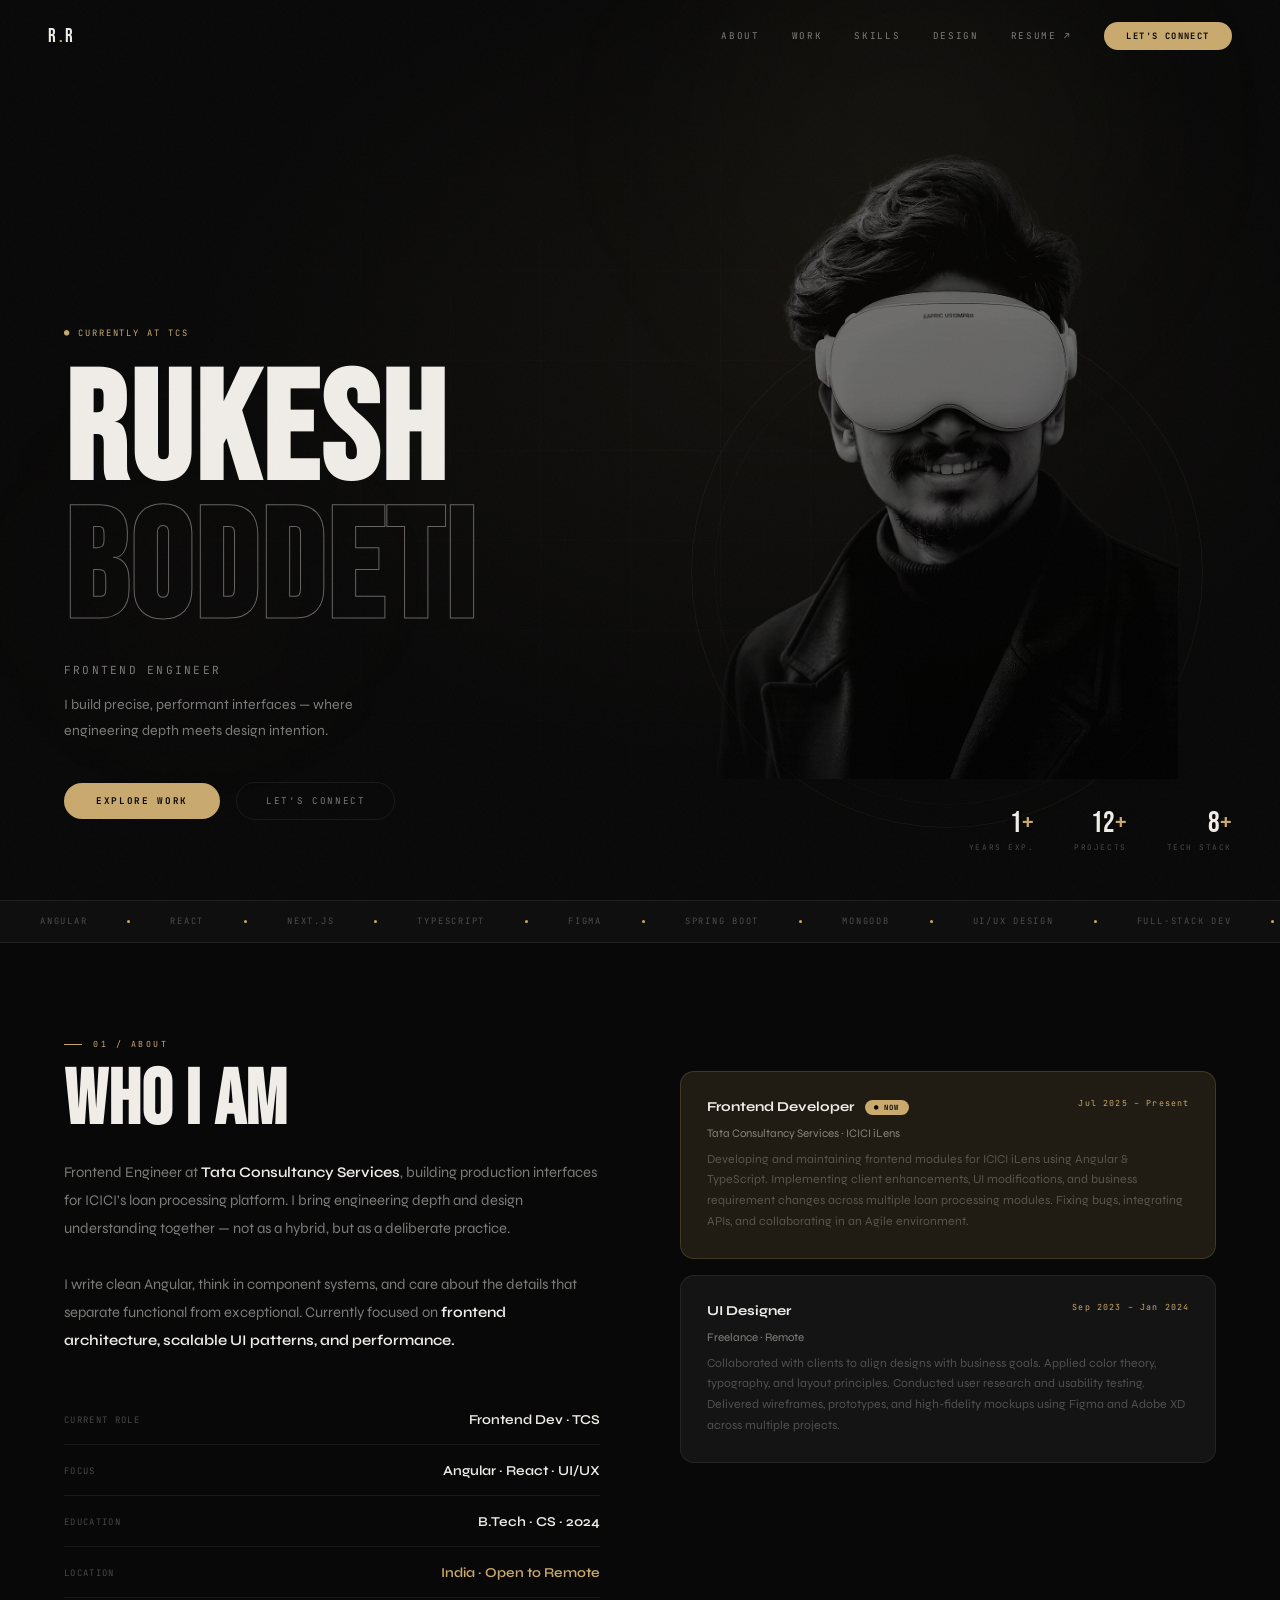
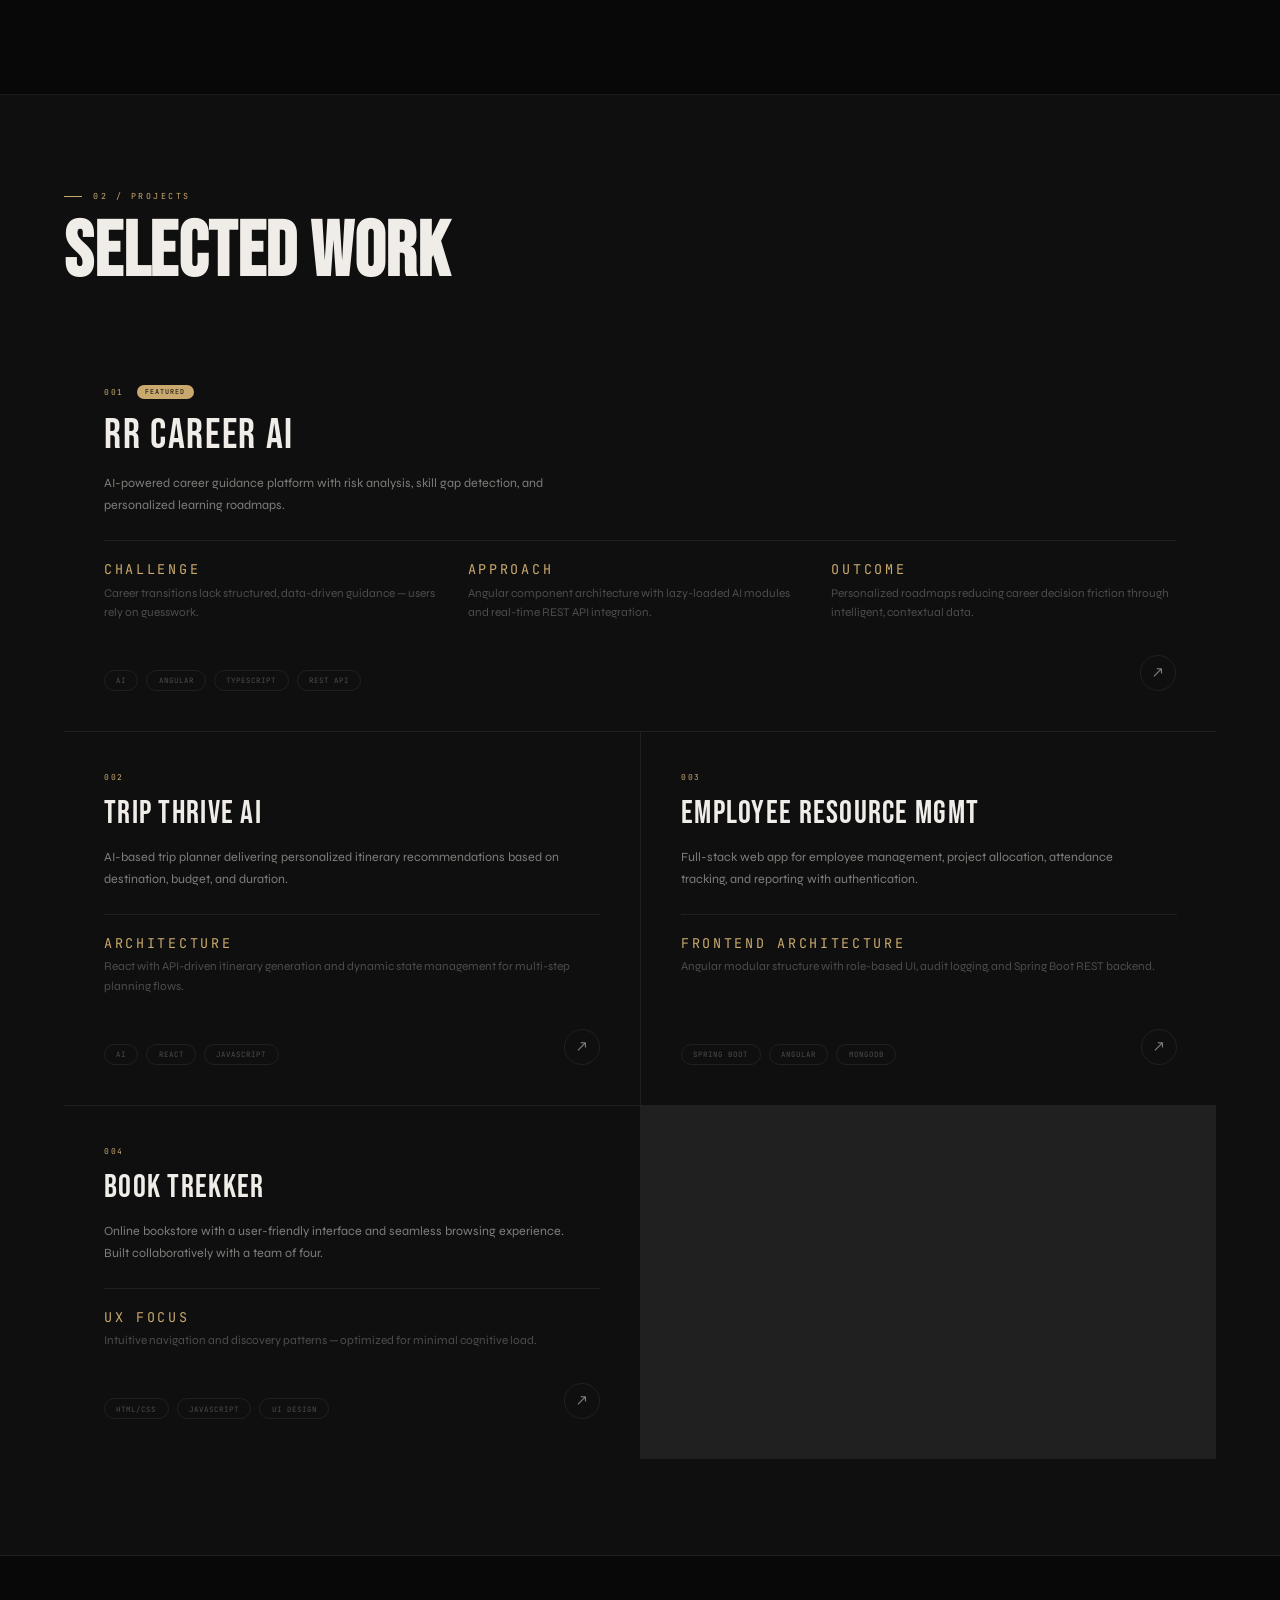
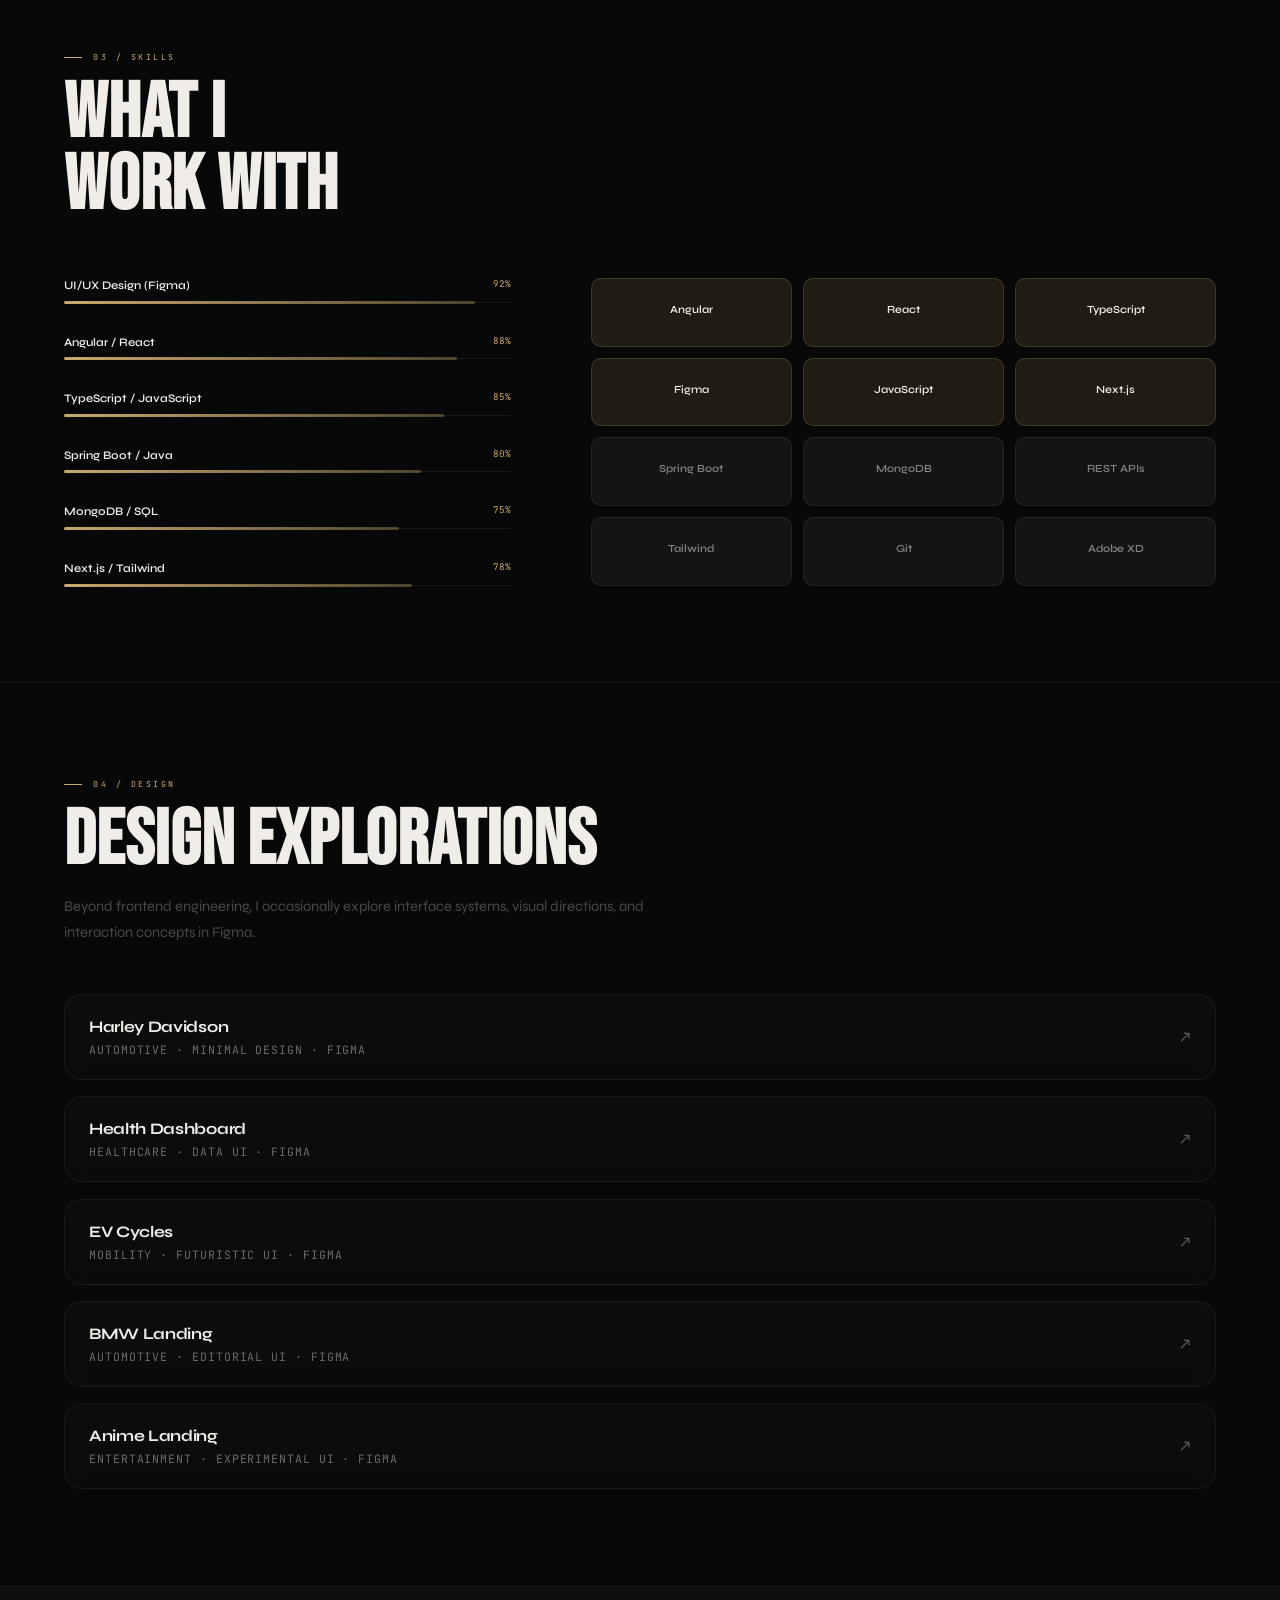
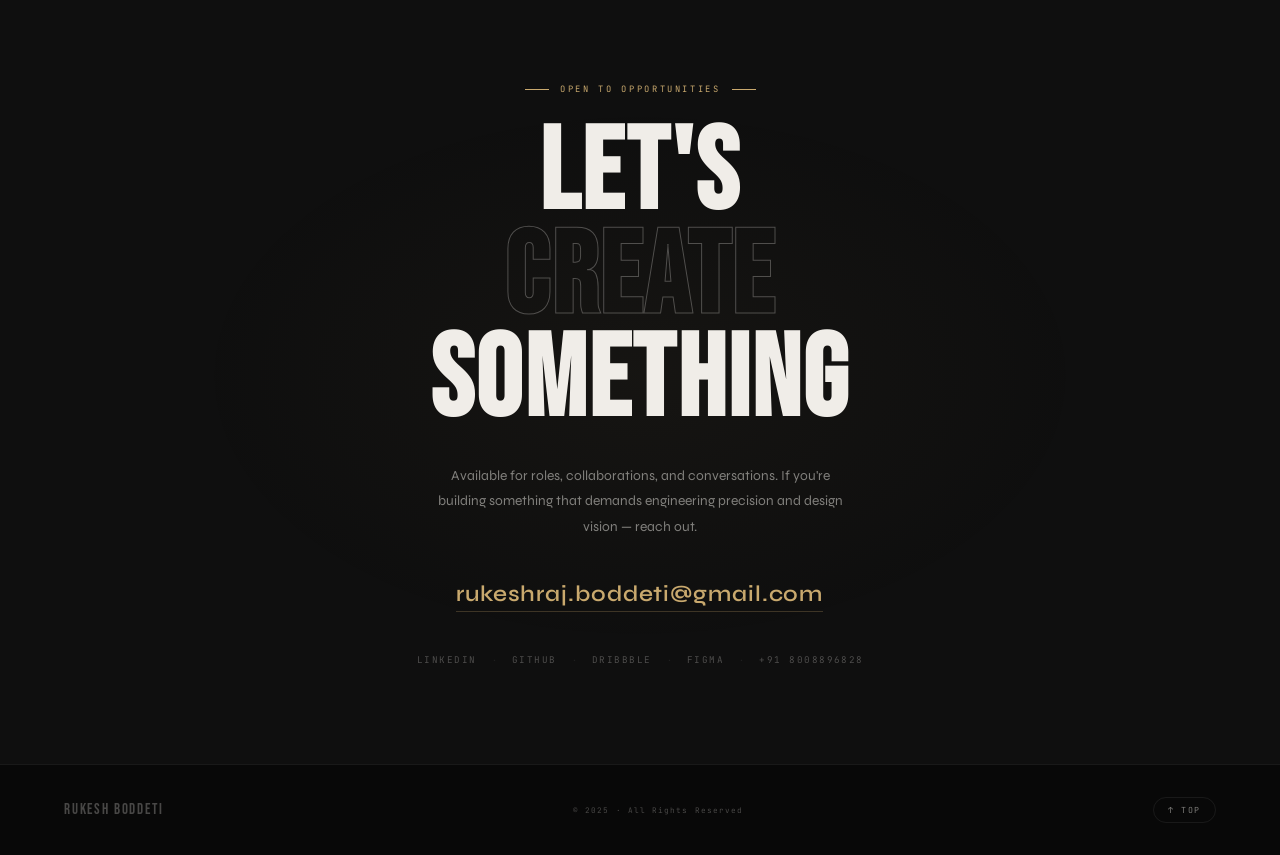
==== commit 849edc84: "Refactor portfolio with cinematic UI and resume experience" ====
--- a/index.html
+++ b/index.html
@@ -1,277 +1,448 @@
 <!DOCTYPE html>
-<html lang="en">
-
+<html lang="en" data-theme="dark">
 <head>
-  <meta charset="UTF-8">
-  <meta name="viewport" content="width=device-width, initial-scale=1.0">
-  <link rel="stylesheet" href="style.css">
-  <title>My Website</title>
-  
+<meta charset="UTF-8">
+<meta name="viewport" content="width=device-width, initial-scale=1.0">
+<title>Rukesh Boddeti — Frontend Engineer</title>
+<link rel="preconnect" href="https://fonts.googleapis.com">
+<link rel="preconnect" href="https://fonts.gstatic.com" crossorigin>
+<link href="https://fonts.googleapis.com/css2?family=Bebas+Neue&family=Syne:wght@400;500;600;700;800&family=JetBrains+Mono:wght@300;400&display=swap" rel="stylesheet">
+<link rel="stylesheet" href="styles.css">
 </head>
-
 <body>
-  <!-- Header -->
-  <section id="header">
-    <div class="header container">
-      <div class="nav-bar">
-        <div class="brand">
-          <a href="#hero">
-            <h1><span>R</span>ukesh <span>B</span>oddeti</h1>
-          </a>
-        </div>
-        <div class="nav-list">
-          <div class="hamburger">
-            <div class="bar"></div>
-          </div>
-          <ul>
-            <li><a href="#hero" data-after="Home">Home</a></li>
-            <li><a href="#services" data-after="Service">Services</a></li>
-            <li><a href="#projects" data-after="Projects">Projects</a></li>
-            <li><a href="#about" data-after="About">About</a></li>
-            <li><a href="#contact" data-after="Contact">Contact</a></li>
-          </ul>
-        </div>
-      </div>
-    </div>
-  </section>
-  <!-- End Header -->
-
-
-  <!-- Hero Section  -->
-  <section id="hero">
-    <div class="hero container">
-      <div>
-        <h1>Hello, <span></span></h1>
-        <h1>My Name is <span></span></h1>
-        <h1>Rukesh Boddeti<span></span></h1>
-        <a href="#projects" type="button" class="cta">Portfolio</a>
-      </div>
-    </div>
-  </section>
-  <!-- End Hero Section  -->
-
-  <!-- Service Section -->
-  <section id="services">
-    <div class="services container">
-      <div class="service-top">
-        <h1 class="section-title">Serv<span>i</span>ces</h1>
-        <p>As a versatile Computer Science and Engineering graduate, I offer a comprehensive skill set that spans both
-          technical and creative realms. With a knack for problem-solving and innovation, I specialize in : </p>
-      </div>
-      <div class="service-bottom">
-        <div class="service-item">
-          <div class="icon"><img src="img/Web-design.jpg" /></div>
-          <h2>Web Design</h2>
-          <p>I blend creativity with functionality to deliver visually stunning and user-centric websites. I craft
-            responsive and intuitive interfaces. I prioritize user experience, ensuring your website not only looks
-            appealing but also engages visitors effectively.</p>
-        </div>
-        <div class="service-item">
-          <div class="icon"><img
-              src="https://previews.123rf.com/images/pikepicture/pikepicture2008/pikepicture200801771/153927999-ux-ui-design-icon-vector-ux-ui-design-sign-color-symbol-illustration.jpg"/>
-          </div>
-          <h2>UI/UX Designing</h2>
-          <p>I'm specialize in creating seamless and visually engaging experiences for your digital products. With a
-            keen eye for user interface aesthetics and a focus on enhancing user journeys, I ensure your applications
-            are both intuitive and visually appealing. </p>
-        </div>
-        <div class="service-item">
-          <div class="icon"><img
-              src="https://cdn3.vectorstock.com/i/1000x1000/95/32/front-end-developer-icon-outline-vector-32839532.jpg" />
-          </div>
-          <h2>Front-End Development</h2>
-          <p>I transform design concepts into responsive and interactive digital experiences. Proficient in HTML, CSS, JavaScript, and ReactJS, I build user-friendly websites and optimize the user experience across various devices</p>
-        </div>
-        <div class="service-item">
-          <div class="icon"><img src="https://st2.depositphotos.com/1005920/5608/i/450/depositphotos_56088247-stock-photo-seo-red-flat-icon-isolated.jpg" /></div>
-          <h2>SEO Optimization</h2>
-          <p> 
-            I specialize in enhancing your website's visibility through comprehensive SEO optimization. From on-page SEO to keyword research, I ensure your content ranks higher. With a strategic approach, I drive organic traffic and boost your online presence.</p>
-        </div>
-      </div>
-    </div>
-  </section>
-  <!-- End Service Section -->
-
-  <!-- Projects Section -->
-  <section id="projects">
-    <div class="projects container">
-      <div class="projects-header">
-        <h1 class="section-title">Recent <span>UI Designs</span></h1>
-      </div>
-      <div class="all-projects">
-        <div class="project-item">
-          <div class="project-info">
-            <h1>Project 1 <a href="https://www.figma.com/community/file/1325788113643212716/health-dashboard" target="_blank"><span style="font-size: 0.8em;">🔗</span></a></h1>
-            <h2>Health Dashboard</h2>
-            <p>This meticulously designed dashboard empowers you to monitor and optimize key vital signs seamlessly. From real-time blood pressure and heart rate tracking to body temperature, blood sugar, and respiratory rate analysis</p>
-          </div>
-          <div class="project-img">
-            <a href="https://www.figma.com/community/file/1325788113643212716/health-dashboard" target="_blank">
-              <img src="img/Dashboard 1.1.png" alt="Dashboard Image">
-            </a>
-          </div>
-        </div>
-        
-        <div class="project-item">
-          <div class="project-info">
-            <h1>Project 2<a href="https://www.figma.com/community/file/1325164705000240758/ev-cycles" target="_blank"><span style="font-size: 0.8em;">🔗</span></a></h1>
-            <h2>EV cycles</h2>
-            <p>Immerse yourself in the future of electric mobility with our meticulously crafted Electric Vehicle (EV)
-              landing page, meticulously designed using Figma. Our visually stunning layout captures the essence of
-              sustainable transportation, blending modern aesthetics with user-friendly navigation</p>
-          </div>
-          <div class="project-img">
-            <img src="img/EV cycle 1.png" alt="img">
-          </div>
-        </div>
-        <div class="project-item">
-          <div class="project-info">
-            <h1>Project 3<a href="https://www.figma.com/community/file/1324696588300664016/harley-davidson" target="_blank"><span style="font-size: 0.8em;">🔗</span></a></h1>
-            <h2>Harley Davidson Bike</h2>
-            <p>Featuring a minimalist yet impactful layout, the UI showcases high-quality images of Harley Davidson
-              bikes against a backdrop of classic black and chrome elements. The simplicity of the design ensures an
-              immediate connection with the brand's timeless aesthetic.</p>
-          </div>
-          <div class="project-img">
-            <img src="img/HD.png" alt="img">
-          </div>
-        </div>
-        <div class="project-item">
-          <div class="project-info">
-            <h1>Project 4<a href="https://www.figma.com/community/file/1324812208076333397/bmw-landing-page" target="_blank"><span style="font-size: 0.8em;">🔗</span></a></h1>
-            <h2>BMW car</h2>
-            <p>where sophistication meets simplicity in a minimalist UI design. Immerse yourself in the epitome of
-              automotive excellence with a clean layout that highlights the entire BMW lineup. Our visually appealing
-              interface showcases the beauty of each BMW model through high-quality imagery and subtle design elements
-            </p>
-          </div>
-          <div class="project-img">
-            <img src="img/BMW 1.png" alt="img">
-          </div>
-        </div>
-
-        <div class="project-item">
-          <div class="project-info">
-            <h1>Project 5<a href="https://www.figma.com/community/file/1334845551401335358/rr-anime-landing-page" target="_blank"><span style="font-size: 0.8em;">🔗</span></a></h1>
-            <h2>Anime Landing page</h2>
-            <p>Dive into the enchanting world of anime with our captivating landing page design. 
-              Explore diverse genres, vibrant characters, and immersive visuals in just a click. 
-              Whether you're a seasoned fan or new to anime, let our page be your gateway to endless entertainment and discovery!
-            </p>
-          </div>
-          <div class="project-img">
-            <img src="img/anime.png" alt="img">
-          </div>
-        </div>
-      </div>
-    </div>
-  </section>
-  <!-- End Projects Section -->
-
-  <!-- About Section -->
-  <section id="about">
-    <div class="about container">
-      <div class="col-left">
-        <div class="about-img">
-          <img src="img/rukesh .jpg" alt="img">
-        </div>
-      </div>
-      <div class="col-right">
-        <h1 class="section-title">About <span>me</span></h1>
-        <h2>UI/UX Designer</h2>
-        <p>Hello! 👋 I'm Rukesh, a seasoned UI/UX designer with a strong background in graphic design. I specialize in
-          translating complex requirements into intuitive, user-centered solutions, mastering wireframing, and creating
-          interactive prototypes.My perpetual learning mindset keeps me at the forefront of design innovation, and armed
-          with a B.Tech in
-          Computer Science, I'm eager to contribute my skills, including web development expertise in HTML, CSS, and
-          JavaScript, to elevate your projects.
-        </p>
-        <a href="https://drive.google.com/file/d/1QRMRM-oBmdGb0-KIpiQOlNRLJaQVKiEQ/view?usp=sharing"
-          class="cta">Download Resume</a>
-      </div>
-    </div>
-  </section>
-  <!-- End About Section -->
-
-  <!-- Contact Section -->
-  <section id="contact">
-    <div class="contact container">
-      <div>
-        <h1 class="section-title">Contact <span>info</span></h1>
-      </div>
-      <div class="contact-items">
-        <div class="contact-item">
-          <div class="icon"><img src="https://st4.depositphotos.com/21557188/23281/v/450/depositphotos_232812454-stock-illustration-send-mail-icon-sms-line.jpg" style="border-radius: 20%; border: 2px solid #ccc;" alt="Send Mail Icon"/></div>
-          <div class="contact-info">
-            <h1>Mail</h1>
-            <h2></h2>
-          </div>
-        </div>
-        <div class="contact-form">
-          <form id="contact-form">
-            <input type="text" id="name" name="name" placeholder="Your Name" required>
-            <input type="text" id="mailid" name="mailid" placeholder="Your Email-Id" required>
-            <textarea id="message" name="message" placeholder="Your Message" required></textarea>
-            <button type="submit" class="cta">Submit</button>
-          </form>
-        </div>
-      </div>
-    </section>
-  <!-- End Contact Section -->
-
-
-  
-<!-- My Figma Community Account -->
-<div style="text-align: center;">
-  <p><strong style="color: #333333; font-size: 20px;">Connect on Figma</strong></p>
-  <p>Join me on Figma to see my latest design projects, prototypes, and UI/UX experiments.</p>
-  <p>Follow my work, leave feedback, and get inspired by a variety of creative solutions.</p>
-  <p><a href="https://www.figma.com/@rukeshraj" target="_blank" style="color: blue;">Visit my Figma Community Profile</a></p>
+
+<div id="cur"></div>
+<div id="cur-r"></div>
+
+<!-- LOADER -->
+<div id="loader">
+  <div class="ld-name"><span>RUKESH</span></div>
+  <div class="ld-line"></div>
+  <div class="ld-sub">Frontend Engineer · TCS · ICICI iLens</div>
 </div>
 
-
-  <!-- Footer -->
-  <section id="footer">
-    <div class="footer container">
-      <div class="brand">
-        <h1><span>R</span>ukesh <span>B</span>oddeti</h1>
-      </div>
-
-      <div class="social-icon">
-        <div class="social-item">
-          <a href="https://www.facebook.com/rukesh.rukee.3/"><img
-              src="https://img.icons8.com/bubbles/100/000000/facebook-new.png" /></a>
-        </div>
-        <div class="social-item">
-          <a href="https://www.instagram.com/rukesh_0633/"><img
-              src="https://img.icons8.com/bubbles/100/000000/instagram-new.png" /></a>
-        </div>
-        <div class="social-item">
-          <a href="https://dribbble.com/RukeshRaj"><img
-              src="https://img.icons8.com/bubbles/100/000000/dribbble.png" /></a>
-        </div>
-        <div class="social-item">
-          <a href="https://www.behance.net/rukesh20531"><img
-              src="https://img.icons8.com/bubbles/100/000000/behance.png" /></a>
-        </div>
-        <div class="social-item" >
-          <a href="https://www.linkedin.com/in/rukesh-boddeti/"><img
-              src="https://img.icons8.com/bubbles/100/000000/linkedin.png" /></a>
-        </div>
-      </div>
-    </div>
-  </section>
-  <!-- End Footer -->
-  <script src="./app.js"></script>
-  <script src="https://cdn.emailjs.com/dist/email.min.js"></script>
-<script>
-  (function() {
-    emailjs.init("0PyN_VuCcEoRvrwQH"); 
-  })();
-</script>
-
-  
+<!-- NAV -->
+<nav id="nav">
+  <a href="#" class="nav-logo">R<span>.</span>R</a>
+  <button class="nav-hamburger" id="hamburger" aria-label="Menu"><span></span><span></span><span></span></button>
+  <div class="nav-links">
+    <a href="#about">About</a>
+    <a href="#projects">Work</a>
+    <a href="#skills">Skills</a>
+    <a href="#showcase">Design</a>
+    <a href="rukesh.html" class="menu-link menu-resume">Resume ↗</a>
+    <!-- <button class="theme-toggle" id="themeToggle" aria-label="Toggle theme">
+      <span class="theme-icon theme-icon--moon">
+        <svg width="14" height="14" viewBox="0 0 24 24" fill="none" stroke="currentColor" stroke-width="2" stroke-linecap="round" stroke-linejoin="round"><path d="M21 12.79A9 9 0 1 1 11.21 3 7 7 0 0 0 21 12.79z"></path></svg>
+      </span>
+      <span class="theme-icon theme-icon--sun">
+        <svg width="14" height="14" viewBox="0 0 24 24" fill="none" stroke="currentColor" stroke-width="2" stroke-linecap="round" stroke-linejoin="round"><circle cx="12" cy="12" r="5"></circle><line x1="12" y1="1" x2="12" y2="3"></line><line x1="12" y1="21" x2="12" y2="23"></line><line x1="4.22" y1="4.22" x2="5.64" y2="5.64"></line><line x1="18.36" y1="18.36" x2="19.78" y2="19.78"></line><line x1="1" y1="12" x2="3" y2="12"></line><line x1="21" y1="12" x2="23" y2="12"></line><line x1="4.22" y1="19.78" x2="5.64" y2="18.36"></line><line x1="18.36" y1="5.64" x2="19.78" y2="4.22"></line></svg>
+      </span>
+    </button> -->
+    <a href="mailto:rukeshraj.boddeti@gmail.com" class="nav-cta">Let's Connect</a>
+  </div>
+</nav>
+
+<!-- Mobile Menu -->
+<div class="mobile-menu" id="mobileMenu">
+  <a href="#about" class="menu-link">About</a>
+  <a href="#projects" class="menu-link">Work</a>
+  <a href="#skills" class="menu-link">Skills</a>
+  <a href="#showcase" class="menu-link">Design</a>
+  <a href="rukesh.html" class="menu-link menu-resume">Resume ↗</a>
+  <a href="mailto:rukeshraj.boddeti@gmail.com" class="nav-cta">Let's Connect</a>
+</div>
+
+<!-- HERO -->
+<section id="hero">
+  <div class="hero-parallax-bg" id="heroBg">
+    <div class="hero-bg-gradient"></div>
+    <div class="orb orb-1"></div>
+    <div class="orb orb-2"></div>
+    <div class="hero-grid"></div>
+  </div>
+
+  <div class="hero-ring" id="heroRing"></div>
+
+  <div class="hero-photo-wrap" id="heroPhoto">
+    <img src="assets/Rukesh.png" alt="Rukesh Boddeti">
+  </div>
+
+  <div class="hero-content" id="heroText">
+    <div class="hero-eyebrow">
+      <span class="tcs-badge">● Currently at TCS</span>
+    </div>
+    <h1 class="hero-title">
+      <span class="hero-title-line"><span>RUKESH</span></span>
+      <span class="hero-title-line"><span>BODDETI</span></span>
+    </h1>
+    <p class="hero-tagline">Frontend Engineer</p>
+    <p class="hero-desc">I build precise, performant interfaces — where engineering depth meets design intention.</p>
+    <div class="hero-actions">
+      <a href="#projects" class="btn-gold">Explore Work</a>
+      <a href="mailto:rukeshraj.boddeti@gmail.com" class="btn-ghost">Let's Connect</a>
+    </div>
+  </div>
+
+  <div class="hero-stats">
+    <div class="stat">
+      <div class="stat-num">1<span>+</span></div>
+      <div class="stat-label">Years Exp.</div>
+    </div>
+    <div class="stat">
+      <div class="stat-num">12<span>+</span></div>
+      <div class="stat-label">Projects</div>
+    </div>
+    <div class="stat">
+      <div class="stat-num">8<span>+</span></div>
+      <div class="stat-label">Tech Stack</div>
+    </div>
+  </div>
+</section>
+
+<!-- MARQUEE -->
+<div class="marquee-wrap">
+  <div class="marquee-track">
+    <div class="marquee-item">Angular <span class="marquee-dot"></span> React <span class="marquee-dot"></span> Next.js <span class="marquee-dot"></span> TypeScript <span class="marquee-dot"></span> Figma <span class="marquee-dot"></span> Spring Boot <span class="marquee-dot"></span> MongoDB <span class="marquee-dot"></span> UI/UX Design <span class="marquee-dot"></span> Full-Stack Dev <span class="marquee-dot"></span></div>
+    <div class="marquee-item">Angular <span class="marquee-dot"></span> React <span class="marquee-dot"></span> Next.js <span class="marquee-dot"></span> TypeScript <span class="marquee-dot"></span> Figma <span class="marquee-dot"></span> Spring Boot <span class="marquee-dot"></span> MongoDB <span class="marquee-dot"></span> UI/UX Design <span class="marquee-dot"></span> Full-Stack Dev <span class="marquee-dot"></span></div>
+  </div>
+</div>
+
+<!-- ABOUT -->
+<section id="about" class="sec">
+  <div class="about-text">
+    <div class="sec-eyebrow reveal">01 / About</div>
+    <h2 class="sec-title reveal d1">Who I Am</h2>
+    <p class="about-body reveal d2">
+      Frontend Engineer at <strong>Tata Consultancy Services</strong>, building production interfaces for ICICI's loan processing platform. I bring engineering depth and design understanding together — not as a hybrid, but as a deliberate practice.<br><br>
+      I write clean Angular, think in component systems, and care about the details that separate functional from exceptional. Currently focused on <strong>frontend architecture, scalable UI patterns, and performance.</strong>
+    </p>
+    <div class="about-highlights reveal d3">
+      <div class="ah-item">
+        <span class="ah-label">Current Role</span>
+        <span class="ah-val">Frontend Dev · TCS</span>
+      </div>
+      <div class="ah-item">
+        <span class="ah-label">Focus</span>
+        <span class="ah-val">Angular · React · UI/UX</span>
+      </div>
+      <div class="ah-item">
+        <span class="ah-label">Education</span>
+        <span class="ah-val">B.Tech · CS · 2024</span>
+      </div>
+      <div class="ah-item">
+        <span class="ah-label">Location</span>
+        <span class="ah-val ah-val--accent">India · Open to Remote</span>
+      </div>
+    </div>
+  </div>
+
+  <div class="about-right">
+    <div class="exp-cards">
+      <div class="exp-card exp-card--active reveal">
+        <div class="exp-top">
+          <div class="exp-role">Frontend Developer <span class="exp-badge">● Now</span></div>
+          <div class="exp-period">Jul 2025 – Present</div>
+        </div>
+        <div class="exp-company">Tata Consultancy Services · ICICI iLens</div>
+        <div class="exp-desc">Developing and maintaining frontend modules for ICICI iLens using Angular & TypeScript. Implementing client enhancements, UI modifications, and business requirement changes across multiple loan processing modules. Fixing bugs, integrating APIs, and collaborating in an Agile environment.</div>
+      </div>
+      <div class="exp-card reveal d1">
+        <div class="exp-top">
+          <div class="exp-role">UI Designer</div>
+          <div class="exp-period">Sep 2023 – Jan 2024</div>
+        </div>
+        <div class="exp-company">Freelance · Remote</div>
+        <div class="exp-desc">Collaborated with clients to align designs with business goals. Applied color theory, typography, and layout principles. Conducted user research and usability testing. Delivered wireframes, prototypes, and high-fidelity mockups using Figma and Adobe XD across multiple projects.</div>
+      </div>
+    </div>
+  </div>
+</section>
+
+<!-- PROJECTS -->
+<section id="projects" class="sec sec--surface">
+  <div class="sec-eyebrow reveal">02 / Projects</div>
+  <h2 class="sec-title reveal d1">Selected Work</h2>
+
+  <div class="proj-grid">
+
+    <!-- Featured card with case study -->
+    <div class="proj-card proj-card--featured reveal">
+      <div class="proj-card-inner">
+        <div class="proj-meta">
+          <span class="proj-num">001</span>
+          <span class="proj-badge">Featured</span>
+        </div>
+        <div class="proj-title">RR Career AI</div>
+        <p class="proj-desc">AI-powered career guidance platform with risk analysis, skill gap detection, and personalized learning roadmaps.</p>
+
+        <div class="case-study">
+          <div class="cs-row">
+            <div class="cs-block">
+              <span class="cs-label">Challenge</span>
+              <span class="cs-text">Career transitions lack structured, data-driven guidance — users rely on guesswork.</span>
+            </div>
+            <div class="cs-block">
+              <span class="cs-label">Approach</span>
+              <span class="cs-text">Angular component architecture with lazy-loaded AI modules and real-time REST API integration.</span>
+            </div>
+            <div class="cs-block">
+              <span class="cs-label">Outcome</span>
+              <span class="cs-text">Personalized roadmaps reducing career decision friction through intelligent, contextual data.</span>
+            </div>
+          </div>
+        </div>
+
+        <div class="proj-footer">
+          <div class="proj-tags">
+            <span class="proj-tag">AI</span>
+            <span class="proj-tag">Angular</span>
+            <span class="proj-tag">TypeScript</span>
+            <span class="proj-tag">REST API</span>
+          </div>
+          <a href="https://rr-career-ai.vercel.app/" target="_blank" class="proj-arrow">↗</a>
+        </div>
+      </div>
+    </div>
+
+    <div class="proj-card reveal">
+      <div class="proj-card-inner">
+        <div class="proj-meta">
+          <span class="proj-num">002</span>
+        </div>
+        <div class="proj-title">Trip Thrive AI</div>
+        <p class="proj-desc">AI-based trip planner delivering personalized itinerary recommendations based on destination, budget, and duration.</p>
+
+        <div class="case-study case-study--compact">
+          <div class="cs-block">
+            <span class="cs-label">Architecture</span>
+            <span class="cs-text">React with API-driven itinerary generation and dynamic state management for multi-step planning flows.</span>
+          </div>
+        </div>
+
+        <div class="proj-footer">
+          <div class="proj-tags">
+            <span class="proj-tag">AI</span>
+            <span class="proj-tag">React</span>
+            <span class="proj-tag">JavaScript</span>
+          </div>
+          <a href="https://github.com/Rukesh633/Trip-Thrive" target="_blank" class="proj-arrow">↗</a>
+        </div>
+      </div>
+    </div>
+
+    <div class="proj-card reveal d1">
+      <div class="proj-card-inner">
+        <div class="proj-meta">
+          <span class="proj-num">003</span>
+        </div>
+        <div class="proj-title">Employee Resource Mgmt</div>
+        <p class="proj-desc">Full-stack web app for employee management, project allocation, attendance tracking, and reporting with authentication.</p>
+
+        <div class="case-study case-study--compact">
+          <div class="cs-block">
+            <span class="cs-label">Frontend Architecture</span>
+            <span class="cs-text">Angular modular structure with role-based UI, audit logging, and Spring Boot REST backend.</span>
+          </div>
+        </div>
+
+        <div class="proj-footer">
+          <div class="proj-tags">
+            <span class="proj-tag">Spring Boot</span>
+            <span class="proj-tag">Angular</span>
+            <span class="proj-tag">MongoDB</span>
+          </div>
+          <a href="https://github.com/Rukesh633/" target="_blank" class="proj-arrow">↗</a>
+        </div>
+      </div>
+    </div>
+
+    <div class="proj-card reveal d2">
+      <div class="proj-card-inner">
+        <div class="proj-meta">
+          <span class="proj-num">004</span>
+        </div>
+        <div class="proj-title">Book Trekker</div>
+        <p class="proj-desc">Online bookstore with a user-friendly interface and seamless browsing experience. Built collaboratively with a team of four.</p>
+
+        <div class="case-study case-study--compact">
+          <div class="cs-block">
+            <span class="cs-label">UX Focus</span>
+            <span class="cs-text">Intuitive navigation and discovery patterns — optimized for minimal cognitive load.</span>
+          </div>
+        </div>
+
+        <div class="proj-footer">
+          <div class="proj-tags">
+            <span class="proj-tag">HTML/CSS</span>
+            <span class="proj-tag">JavaScript</span>
+            <span class="proj-tag">UI Design</span>
+          </div>
+          <a href="https://github.com/Rukesh633/" target="_blank" class="proj-arrow">↗</a>
+        </div>
+      </div>
+    </div>
+
+  </div>
+</section>
+
+<!-- SKILLS -->
+<section id="skills" class="sec">
+  <div class="sec-eyebrow reveal">03 / Skills</div>
+  <h2 class="sec-title reveal d1">What I<br>Work With</h2>
+
+  <div class="skills-layout">
+    <div class="skill-bars bars-section reveal d2">
+      <div class="skill-bar-item">
+        <div class="sb-top"><span class="sb-name">UI/UX Design (Figma)</span><span class="sb-pct">92%</span></div>
+        <div class="sb-track"><div class="sb-fill" style="--w:92%"></div></div>
+      </div>
+      <div class="skill-bar-item">
+        <div class="sb-top"><span class="sb-name">Angular / React</span><span class="sb-pct">88%</span></div>
+        <div class="sb-track"><div class="sb-fill" style="--w:88%"></div></div>
+      </div>
+      <div class="skill-bar-item">
+        <div class="sb-top"><span class="sb-name">TypeScript / JavaScript</span><span class="sb-pct">85%</span></div>
+        <div class="sb-track"><div class="sb-fill" style="--w:85%"></div></div>
+      </div>
+      <div class="skill-bar-item">
+        <div class="sb-top"><span class="sb-name">Spring Boot / Java</span><span class="sb-pct">80%</span></div>
+        <div class="sb-track"><div class="sb-fill" style="--w:80%"></div></div>
+      </div>
+      <div class="skill-bar-item">
+        <div class="sb-top"><span class="sb-name">MongoDB / SQL</span><span class="sb-pct">75%</span></div>
+        <div class="sb-track"><div class="sb-fill" style="--w:75%"></div></div>
+      </div>
+      <div class="skill-bar-item">
+        <div class="sb-top"><span class="sb-name">Next.js / Tailwind</span><span class="sb-pct">78%</span></div>
+        <div class="sb-track"><div class="sb-fill" style="--w:78%"></div></div>
+      </div>
+    </div>
+
+    <div class="tech-grid reveal d3">
+      <div class="tech-item tech-item--primary">Angular</div>
+      <div class="tech-item tech-item--primary">React</div>
+      <div class="tech-item tech-item--primary">TypeScript</div>
+      <div class="tech-item tech-item--primary">Figma</div>
+      <div class="tech-item tech-item--primary">JavaScript</div>
+      <div class="tech-item tech-item--primary">Next.js</div>
+      <div class="tech-item">Spring Boot</div>
+      <div class="tech-item">MongoDB</div>
+      <div class="tech-item">REST APIs</div>
+      <div class="tech-item">Tailwind</div>
+      <div class="tech-item">Git</div>
+      <div class="tech-item">Adobe XD</div>
+    </div>
+  </div>
+</section>
+
+<!-- DESIGN SHOWCASE — Signature cinematic scroll experience -->
+<section id="showcase" class="sec sec--dark">
+
+  <div class="sec-eyebrow reveal">04 / Design</div>
+
+  <h2 class="sec-title reveal d1">Design Explorations</h2>
+
+  <p class="showcase-intro reveal d2">
+    Beyond frontend engineering, I occasionally explore interface systems,
+    visual directions, and interaction concepts in Figma.
+  </p>
+
+  <div class="design-list">
+
+    <a href="https://www.figma.com/community/file/1324696588300664016/harley-davidson" target="_blank"
+      class="design-item reveal d2">
+
+      <div class="design-left">
+        <div class="design-name">Harley Davidson</div>
+        <div class="design-meta">Automotive · Minimal Design · Figma</div>
+      </div>
+
+      <div class="design-arrow">↗</div>
+
+    </a>
+    
+    <a href="https://www.figma.com/community/file/1325788113643212716/health-dashboard" target="_blank"
+      class="design-item reveal">
+
+      <div class="design-left">
+        <div class="design-name">Health Dashboard</div>
+        <div class="design-meta">Healthcare · Data UI · Figma</div>
+      </div>
+
+      <div class="design-arrow">↗</div>
+
+    </a>
+
+    <a href="https://www.figma.com/community/file/1325164705000240758/ev-cycles" target="_blank"
+      class="design-item reveal d1">
+
+      <div class="design-left">
+        <div class="design-name">EV Cycles</div>
+        <div class="design-meta">Mobility · Futuristic UI · Figma</div>
+      </div>
+
+      <div class="design-arrow">↗</div>
+
+    </a>
+
+    <a href="https://www.figma.com/community/file/1324812208076333397/bmw-landing-page" target="_blank"
+      class="design-item reveal d3">
+
+      <div class="design-left">
+        <div class="design-name">BMW Landing</div>
+        <div class="design-meta">Automotive · Editorial UI · Figma</div>
+      </div>
+
+      <div class="design-arrow">↗</div>
+
+    </a>
+
+    <a href="https://www.figma.com/community/file/1334845551401335358/rr-anime-landing-page" target="_blank"
+      class="design-item reveal d4">
+
+      <div class="design-left">
+        <div class="design-name">Anime Landing</div>
+        <div class="design-meta">Entertainment · Experimental UI · Figma</div>
+      </div>
+
+      <div class="design-arrow">↗</div>
+
+    </a>
+
+  </div>
+
+</section>
+
+
+<!-- CONTACT -->
+<section id="contact" class="sec--surface">
+  <div class="contact-inner">
+    <div class="contact-eyebrow reveal">Open to opportunities</div>
+    <h2 class="contact-title reveal d1">Let's<br><span class="outline">Create</span><br>Something</h2>
+    <p class="contact-sub reveal d2">Available for roles, collaborations, and conversations. If you're building something that demands engineering precision and design vision — reach out.</p>
+    <a href="mailto:rukeshraj.boddeti@gmail.com" class="contact-email reveal d3">rukeshraj.boddeti@gmail.com</a>
+    <div class="contact-links reveal d4">
+      <a href="https://www.linkedin.com/in/rukesh-boddeti/" class="contact-link" target="_blank">LinkedIn</a>
+      <span class="contact-sep">·</span>
+      <a href="https://github.com/rukesh633" class="contact-link" target="_blank">GitHub</a>
+      <span class="contact-sep">·</span>
+      <a href="https://dribbble.com/RukeshRaj" class="contact-link" target="_blank">Dribbble</a>
+      <span class="contact-sep">·</span>
+      <a href="https://www.figma.com/@rukeshraj" class="contact-link" target="_blank">Figma</a>
+      <span class="contact-sep">·</span>
+      <a href="tel:+918008896828" class="contact-link">+91 8008896828</a>
+    </div>
+  </div>
+</section>
+
+<!-- FOOTER -->
+<footer>
+  <div class="footer-logo">Rukesh Boddeti</div>
+  <div class="footer-copy">© 2025 · All Rights Reserved</div>
+  <a href="#" class="footer-top">↑ Top</a>
+</footer>
+
+<script src="script.js"></script>
 </body>
-
-</html>
+</html>
--- a/styles.css
+++ b/styles.css
@@ -0,0 +1,972 @@
+/* ── THEME TOKENS ── */
+:root {
+  --bg: #080808;
+  --surface: #0f0f0f;
+  --card: #141414;
+  --border: rgba(255,255,255,0.07);
+  --white: #f0ede8;
+  --mid: rgba(240,237,232,0.5);
+  --muted: rgba(240,237,232,0.28);
+  --gold: #c9a96e;
+  --gold-dim: rgba(201,169,110,0.12);
+  --gold-border: rgba(201,169,110,0.2);
+  --radius: 14px;
+  --transition-theme: background 0.4s ease, color 0.4s ease, border-color 0.4s ease;
+}
+
+[data-theme="light"] {
+  --bg: #f5f2eb;
+  --surface: #f1eee8;
+  --card: #eceae3;
+  --border: rgba(0,0,0,0.08);
+  --white: #1a1814;
+  --mid: rgba(26,24,20,0.6);
+  --muted: rgba(26,24,20,0.38);
+  --gold: #9a7040;
+  --gold-dim: rgba(154,112,64,0.08);
+  --gold-border: rgba(154,112,64,0.2);
+}
+
+/* ── RESET ── */
+*, *::before, *::after { margin:0; padding:0; box-sizing:border-box; }
+section, div, img { backface-visibility: hidden; -webkit-backface-visibility: hidden; }
+html { scroll-behavior: smooth; overflow-x: hidden; }
+
+/* ── GPU HINTS ── */
+.hero-parallax-bg, .hero-photo-wrap, .hero-content, .hero-ring {
+  will-change: transform;
+  transform: translateZ(0);
+}
+.reveal { will-change: opacity, transform; }
+.sb-fill { will-change: width; }
+
+body {
+  background: var(--bg);
+  font-family: 'Syne', sans-serif;
+  overflow-x: hidden;
+  color: var(--white);
+  transition: var(--transition-theme);
+}
+
+/* ── GRAIN OVERLAY ── */
+body::before {
+  content: '';
+  position: fixed; inset: 0; z-index: 9997;
+  pointer-events: none;
+  opacity: 0.03;
+  background-image: url("data:image/svg+xml,%3Csvg viewBox='0 0 512 512' xmlns='http://www.w3.org/2000/svg'%3E%3Cfilter id='n'%3E%3CfeTurbulence type='fractalNoise' baseFrequency='0.75' numOctaves='4' stitchTiles='stitch'/%3E%3C/filter%3E%3Crect width='100%25' height='100%25' filter='url(%23n)'/%3E%3C/svg%3E");
+  background-size: 200px 200px;
+}
+
+/* ── CUSTOM CURSOR ── */
+* { cursor: url("data:image/svg+xml,%3Csvg xmlns='http://www.w3.org/2000/svg' width='24' height='24' viewBox='0 0 24 24'%3E%3Cpath d='M4 2L4 18L8.5 13.5L12 22L14.5 21L11 12.5L18 12.5Z' fill='%23c9a96e' stroke='%23080808' stroke-width='1.2' stroke-linejoin='round'/%3E%3C/svg%3E") 4 2, auto !important; }
+a, button, .proj-card, .sc-card, .tech-item, .exp-card { cursor: url("data:image/svg+xml,%3Csvg xmlns='http://www.w3.org/2000/svg' width='30' height='30' viewBox='0 0 24 24'%3E%3Cpath d='M4 2L4 18L8.5 13.5L12 22L14.5 21L11 12.5L18 12.5Z' fill='%23c9a96e' stroke='%23080808' stroke-width='1.2' stroke-linejoin='round'/%3E%3C/svg%3E") 4 2, auto !important; }
+
+/* ── CURSOR RINGS ── */
+/* #cur {
+  position: fixed; width: 6px; height: 6px;
+  background: var(--gold); border-radius: 50%;
+  pointer-events: none; z-index: 9999;
+  transform: translate(-50%, -50%);
+  transition: width .2s, height .2s;
+}
+#cur-r {
+  position: fixed; width: 30px; height: 30px;
+  border: 1px solid rgba(201,169,110,0.4); border-radius: 50%;
+  pointer-events: none; z-index: 9998;
+  transform: translate(-50%, -50%);
+  transition: width .3s, height .3s, border-color .3s;
+}
+body.c-big #cur { width: 10px; height: 10px; }
+body.c-big #cur-r { width: 48px; height: 48px; border-color: rgba(201,169,110,0.25); } */
+
+/* ── LOADER — max 1.1s ── */
+#loader {
+  position: fixed; inset: 0; background: var(--bg); z-index: 9990;
+  display: flex; align-items: center; justify-content: center;
+  flex-direction: column; gap: .5rem;
+  transition: opacity 0.6s ease, visibility 0.6s ease;
+}
+#loader.gone { opacity: 0; visibility: hidden; pointer-events: none; }
+.ld-name {
+  font-family: 'Bebas Neue', sans-serif;
+  font-size: clamp(3rem, 12vw, 8rem);
+  letter-spacing: 0.06em;
+  color: var(--white); overflow: hidden; line-height: 1;
+}
+.ld-name span { display: inline-block; transform: translateY(100%); animation: slideUp .65s cubic-bezier(.16,1,.3,1) .1s forwards; }
+.ld-line {
+  width: 0; height: 1px; background: var(--gold);
+  animation: expandLine .6s ease .6s forwards;
+}
+.ld-sub {
+  font-family: 'JetBrains Mono', monospace;
+  font-size: .55rem; letter-spacing: .28em; text-transform: uppercase;
+  color: var(--gold); opacity: 0;
+  animation: fadeIn .4s ease 0.9s forwards;
+}
+@keyframes slideUp { to { transform: translateY(0); } }
+@keyframes expandLine { to { width: 220px; } }
+@keyframes fadeIn { to { opacity: 1; } }
+
+/* ── NAV ── */
+nav {
+  position: fixed; top: 0; left: 0; right: 0; z-index: 500;
+  display: flex; justify-content: space-between; align-items: center;
+  padding: 1.4rem 3rem;
+  transition: background .4s, backdrop-filter .4s, border-color .4s;
+}
+nav.scrolled {
+  background: rgba(8,8,8,0.82);
+  backdrop-filter: blur(24px);
+  border-bottom: 1px solid var(--border);
+}
+[data-theme="light"] nav.scrolled {
+  background: rgba(245,242,235,0.88);
+}
+.nav-logo {
+  font-family: 'Bebas Neue', sans-serif;
+  font-size: 1.2rem; letter-spacing: .14em;
+  color: var(--white); text-decoration: none;
+}
+.nav-logo span { color: var(--gold); }
+.nav-links { display: flex; gap: 2rem; align-items: center; }
+.nav-links > a:not(.nav-cta) {
+  font-family: 'JetBrains Mono', monospace;
+  font-size: .58rem; letter-spacing: .18em; text-transform: uppercase;
+  color: var(--mid); text-decoration: none;
+  transition: color .25s;
+}
+.nav-links > a:not(.nav-cta):hover { color: var(--white); }
+.nav-cta {
+  background: var(--gold) !important; color: #080808 !important;
+  padding: .5rem 1.4rem; border-radius: 100px;
+  font-family: 'JetBrains Mono', monospace;
+  font-size: .55rem; letter-spacing: .16em; text-transform: uppercase;
+  font-weight: 700 !important; text-decoration: none;
+  transition: opacity .25s, transform .25s !important;
+}
+.nav-cta:hover { opacity: .82 !important; }
+
+/* ── THEME TOGGLE ── */
+.theme-toggle {
+  width: 34px; height: 34px; border-radius: 50%;
+  border: 1px solid var(--border);
+  background: var(--card);
+  display: flex; align-items: center; justify-content: center;
+  transition: border-color .3s, background .3s;
+  position: relative; overflow: hidden;
+}
+.theme-toggle:hover { border-color: var(--gold-border); }
+.theme-icon {
+  position: absolute; display: flex; align-items: center; justify-content: center;
+  color: var(--mid);
+  transition: opacity .3s, transform .3s;
+}
+.theme-icon--moon { opacity: 1; transform: rotate(0deg) scale(1); }
+.theme-icon--sun  { opacity: 0; transform: rotate(-90deg) scale(0.6); }
+[data-theme="light"] .theme-icon--moon { opacity: 0; transform: rotate(90deg) scale(0.6); }
+[data-theme="light"] .theme-icon--sun  { opacity: 1; transform: rotate(0deg) scale(1); }
+
+/* ── HERO ── */
+#hero {
+  min-height: 100svh;
+  position: relative; overflow: hidden;
+  display: flex; align-items: flex-end;
+}
+
+.hero-parallax-bg {
+  position: absolute; top: 0; left: 0; right: 0; bottom: 0;
+  will-change: transform;
+}
+.hero-bg-gradient {
+  position: absolute; inset: 0;
+  background: radial-gradient(ellipse 70% 70% at 60% 40%, rgba(201,169,110,0.055) 0%, transparent 65%),
+              #080808;
+}
+[data-theme="light"] .hero-bg-gradient {
+  background: radial-gradient(ellipse 70% 70% at 60% 40%, rgba(154,112,64,0.06) 0%, transparent 65%),
+              #f5f2eb;
+}
+
+/* Orbs — reduced significantly */
+.orb {
+  position: absolute; border-radius: 50%;
+  filter: blur(90px); pointer-events: none;
+}
+.orb-1 {
+  width: 420px; height: 420px;
+  background: rgba(201,169,110,0.04);
+  top: -80px; right: 12%;
+}
+.orb-2 {
+  width: 240px; height: 240px;
+  background: rgba(201,169,110,0.025);
+  bottom: 22%; left: 6%;
+}
+
+/* Grid — reduced */
+.hero-grid {
+  position: absolute; inset: 0; pointer-events: none;
+  background-image:
+    linear-gradient(rgba(255,255,255,0.016) 1px, transparent 1px),
+    linear-gradient(90deg, rgba(255,255,255,0.016) 1px, transparent 1px);
+  background-size: 90px 90px;
+  mask-image: radial-gradient(ellipse 60% 60% at 50% 50%, black, transparent);
+}
+[data-theme="light"] .hero-grid {
+  background-image:
+    linear-gradient(rgba(0,0,0,0.04) 1px, transparent 1px),
+    linear-gradient(90deg, rgba(0,0,0,0.04) 1px, transparent 1px);
+}
+
+.hero-photo-wrap {
+  position: absolute; right: 8%; bottom: 2px;
+  width: clamp(320px, 36vw, 540px); height: 90%;
+  will-change: transform; z-index: 2;
+}
+.hero-photo-wrap img {
+  width: 100%; height: 100%;
+  object-fit: contain; object-position: center top;
+  mask-image: linear-gradient(to bottom, black 55%, transparent 100%),
+              linear-gradient(to left, black 55%, transparent 100%);
+  -webkit-mask-image: linear-gradient(to bottom, black 55%, transparent 100%),
+              linear-gradient(to left, black 55%, transparent 100%);
+  mix-blend-mode: screen;
+  filter: contrast(1.08) brightness(0.58) grayscale(0.25);
+  opacity: 0.7;
+}
+[data-theme="light"] .hero-photo-wrap img {
+  mix-blend-mode: multiply;
+  filter: contrast(1.05) brightness(0.75) grayscale(0.3);
+}
+
+/* Ring — minimal */
+.hero-ring {
+  position: absolute; right: 6%; bottom: 8%;
+  width: clamp(340px, 40vw, 600px); height: clamp(340px, 40vw, 600px);
+  border-radius: 50%;
+  border: 1px solid rgba(201,169,110,0.07);
+  will-change: transform; z-index: 1;
+}
+.hero-ring::before {
+  content: '';
+  position: absolute; inset: 22px; border-radius: 50%;
+  border: 1px solid rgba(201,169,110,0.04);
+}
+
+/* Text layer */
+.hero-content {
+  position: relative; z-index: 3;
+  padding: 0 4rem 5rem;
+  width: 58%;
+  will-change: transform;
+}
+
+/* TCS badge */
+.tcs-badge {
+  display: inline-flex; align-items: center; gap: .5rem;
+  font-family: 'JetBrains Mono', monospace;
+  font-size: .55rem; letter-spacing: .22em; text-transform: uppercase;
+  color: var(--gold);
+}
+
+.hero-eyebrow {
+  display: flex; align-items: center; gap: .8rem;
+  margin-bottom: 1.6rem;
+  opacity: 0; animation: fadeIn .6s ease 1.8s forwards;
+}
+
+.hero-title {
+  font-family: 'Bebas Neue', sans-serif;
+  font-size: clamp(5rem, 12vw, 10rem);
+  line-height: 0.9; letter-spacing: 0.02em;
+  color: var(--white); overflow: hidden;
+}
+.hero-title-line { display: block; overflow: hidden; }
+.hero-title-line span { display: block; transform: translateY(110%); }
+.hero-title-line:nth-child(1) span { animation: slideUp .85s cubic-bezier(.16,1,.3,1) 1.6s forwards; }
+.hero-title-line:nth-child(2) span {
+  animation: slideUp .85s cubic-bezier(.16,1,.3,1) 1.72s forwards;
+  color: transparent;
+  -webkit-text-stroke: 1px rgba(240,237,232,0.4);
+}
+[data-theme="light"] .hero-title-line:nth-child(2) span {
+  -webkit-text-stroke: 1px rgba(26,24,20,0.35);
+}
+
+.hero-tagline {
+  font-family: 'JetBrains Mono', monospace;
+  font-size: .7rem; letter-spacing: .2em; text-transform: uppercase;
+  color: var(--mid); margin-top: 1.4rem;
+  opacity: 0; animation: fadeIn .6s ease 2.1s forwards;
+}
+.hero-desc {
+  font-size: .88rem; color: var(--mid); max-width: 310px; line-height: 1.85;
+  margin-top: .9rem;
+  opacity: 0; animation: fadeIn .7s ease 2.2s forwards;
+}
+
+.hero-actions {
+  display: flex; gap: 1rem; align-items: center; margin-top: 2.4rem;
+  opacity: 0; animation: fadeIn .7s ease 2.4s forwards;
+}
+
+/* Buttons */
+.btn-gold {
+  background: var(--gold); color: #080808;
+  padding: .75rem 2rem; border-radius: 100px;
+  font-family: 'JetBrains Mono', monospace;
+  font-size: .58rem; letter-spacing: .18em; text-transform: uppercase;
+  text-decoration: none; font-weight: 700;
+  transition: opacity .25s, transform .25s;
+}
+.btn-gold:hover { opacity: .85; transform: translateY(-1px); }
+.btn-ghost {
+  color: var(--mid); border: 1px solid var(--border);
+  padding: .75rem 1.8rem; border-radius: 100px;
+  font-family: 'JetBrains Mono', monospace;
+  font-size: .58rem; letter-spacing: .18em; text-transform: uppercase;
+  text-decoration: none; transition: all .25s;
+}
+.btn-ghost:hover { color: var(--white); border-color: rgba(255,255,255,0.18); }
+
+/* Stats row */
+.hero-stats {
+  position: absolute; bottom: 3rem; right: 3rem; z-index: 3;
+  display: flex; gap: 2.5rem;
+  opacity: 0; animation: fadeIn .7s ease 2.6s forwards;
+}
+.stat { text-align: right; }
+.stat-num {
+  font-family: 'Bebas Neue', sans-serif;
+  font-size: 1.8rem; color: var(--white); line-height: 1;
+}
+.stat-num span { color: var(--gold); }
+.stat-label {
+  font-family: 'JetBrains Mono', monospace;
+  font-size: .48rem; letter-spacing: .2em; text-transform: uppercase;
+  color: var(--muted); margin-top: .2rem;
+}
+
+/* ── MARQUEE ── */
+.marquee-wrap {
+  border-top: 1px solid var(--border); border-bottom: 1px solid var(--border);
+  overflow: hidden; padding: .9rem 0; background: var(--surface);
+}
+.marquee-track { display: flex; width: max-content; animation: marquee 24s linear infinite; }
+.marquee-item {
+  font-family: 'JetBrains Mono', monospace;
+  font-size: .55rem; letter-spacing: .2em; text-transform: uppercase;
+  color: var(--muted); padding: 0 2.5rem;
+  display: flex; align-items: center; gap: 2.5rem; white-space: nowrap;
+}
+.marquee-dot { width: 3px; height: 3px; background: var(--gold); border-radius: 50%; }
+@keyframes marquee { to { transform: translateX(-50%); } }
+
+/* ── SECTIONS ── */
+.sec {
+  padding: 6rem 4rem;
+  border-bottom: 1px solid var(--border);
+}
+.sec--surface { background: var(--surface); }
+.sec--dark { background: var(--bg); }
+
+.sec-eyebrow {
+  font-family: 'JetBrains Mono', monospace;
+  font-size: .52rem; letter-spacing: .3em; text-transform: uppercase;
+  color: var(--gold);
+  display: flex; align-items: center; gap: .7rem;
+  margin-bottom: 1rem;
+}
+.sec-eyebrow::before { content: ''; width: 18px; height: 1px; background: var(--gold); }
+
+.sec-title {
+  font-family: 'Bebas Neue', sans-serif;
+  font-size: clamp(2.6rem, 6vw, 5rem);
+  line-height: 0.94; letter-spacing: .01em;
+  color: var(--white);
+}
+
+/* ── REVEAL ── */
+.reveal {
+  opacity: 0; transform: translateY(24px);
+  transition: opacity .65s ease, transform .65s ease;
+}
+.reveal.on { opacity: 1; transform: translateY(0); }
+.reveal.d1 { transition-delay: .1s; }
+.reveal.d2 { transition-delay: .2s; }
+.reveal.d3 { transition-delay: .3s; }
+.reveal.d4 { transition-delay: .4s; }
+
+/* ── ABOUT ── */
+#about {
+  display: grid; grid-template-columns: 1fr 1fr;
+  gap: 5rem; align-items: start;
+}
+.about-body {
+  font-size: .92rem; line-height: 1.9; color: var(--mid);
+  margin-top: 1.4rem;
+}
+.about-body strong { color: var(--white); font-weight: 600; }
+.about-highlights { margin-top: 2.5rem; display: flex; flex-direction: column; gap: 1px; }
+.ah-item {
+  display: flex; justify-content: space-between; align-items: center;
+  padding: 1rem 0; border-bottom: 1px solid var(--border);
+}
+.ah-label {
+  font-family: 'JetBrains Mono', monospace;
+  font-size: .56rem; letter-spacing: .15em; text-transform: uppercase;
+  color: var(--muted);
+}
+.ah-val { font-size: .85rem; font-weight: 600; color: var(--white); }
+.ah-val--accent { color: var(--gold); }
+
+.about-right { padding-top: 2rem; }
+.exp-cards { display: flex; flex-direction: column; gap: 16px; }
+.exp-card {
+  background: var(--card); border: 1px solid var(--border);
+  border-radius: var(--radius); padding: 1.6rem;
+  transition: border-color .3s, background .3s;
+}
+.exp-card--active { border-color: var(--gold-border); background: var(--gold-dim); }
+.exp-card:hover { border-color: var(--gold-border); background: var(--gold-dim); }
+.exp-badge {
+  display: inline-flex; align-items: center; gap: .3rem;
+  font-family: 'JetBrains Mono', monospace;
+  font-size: .45rem; letter-spacing: .14em; text-transform: uppercase;
+  color: #080808; background: var(--gold);
+  padding: .18rem .6rem; border-radius: 100px;
+  font-weight: 700; vertical-align: middle; margin-left: .5rem;
+}
+@keyframes pulse { 0%, 100% { opacity: 1; transform: scale(1); } 50% { opacity: 0.5; transform: scale(0.7); } }
+.exp-top { display: flex; justify-content: space-between; align-items: flex-start; margin-bottom: .7rem; flex-wrap: wrap; gap: .5rem; }
+.exp-role { font-size: .85rem; font-weight: 700; color: var(--white); }
+.exp-period {
+  font-family: 'JetBrains Mono', monospace;
+  font-size: .52rem; letter-spacing: .14em; color: var(--gold);
+}
+.exp-company { font-size: .72rem; color: var(--mid); margin-bottom: .55rem; }
+.exp-desc { font-size: .76rem; color: var(--muted); line-height: 1.72; }
+
+/* ── PROJECTS ── */
+.proj-grid {
+  margin-top: 3.5rem;
+  display: grid; grid-template-columns: 1fr 1fr;
+  gap: 1px; background: var(--border);
+}
+
+.proj-card {
+  background: var(--surface);
+  position: relative; overflow: hidden;
+  transition: background .35s;
+}
+.proj-card:hover { background: var(--card); }
+.proj-card::before {
+  content: '';
+  position: absolute; inset: 0;
+  background: radial-gradient(circle at var(--mx, 50%) var(--my, 50%), rgba(201,169,110,0.05) 0%, transparent 60%);
+  opacity: 0; transition: opacity .4s;
+}
+.proj-card:hover::before { opacity: 1; }
+
+.proj-card-inner { padding: 2.5rem; height: 100%; display: flex; flex-direction: column; gap: 1rem; }
+
+/* Featured card — full width */
+.proj-card--featured { grid-column: span 2; }
+
+.proj-meta { display: flex; align-items: center; gap: .8rem; }
+.proj-num {
+  font-family: 'JetBrains Mono', monospace;
+  font-size: .5rem; letter-spacing: .2em; color: var(--gold);
+}
+.proj-badge {
+  font-family: 'JetBrains Mono', monospace;
+  font-size: .42rem; letter-spacing: .14em; text-transform: uppercase;
+  color: #080808; background: var(--gold);
+  padding: .15rem .55rem; border-radius: 100px;
+}
+.proj-title {
+  font-family: 'Bebas Neue', sans-serif;
+  font-size: 2rem; letter-spacing: .04em;
+  color: var(--white); line-height: 1;
+}
+.proj-card--featured .proj-title { font-size: 2.6rem; }
+.proj-desc { font-size: .78rem; color: var(--mid); line-height: 1.75; max-width: 460px; }
+
+/* Case study micro-blocks */
+.case-study { margin-top: .5rem; padding-top: 1.2rem; border-top: 1px solid var(--border); }
+.cs-row { display: grid; grid-template-columns: repeat(3, 1fr); gap: 1.2rem; }
+.case-study--compact .cs-row { grid-template-columns: 1fr; }
+.cs-block { display: flex; flex-direction: column; gap: .35rem; }
+.cs-label {
+  font-family: 'JetBrains Mono', monospace;
+  font-size: .84rem; letter-spacing: .2em; text-transform: uppercase;
+  color: var(--gold);
+}
+.cs-text { font-size: .74rem; color: var(--muted); line-height: 1.65; }
+
+.proj-footer { display: flex; align-items: flex-end; justify-content: space-between; margin-top: auto; padding-top: 1rem; }
+.proj-tags { display: flex; gap: .5rem; flex-wrap: wrap; }
+.proj-tag {
+  font-family: 'JetBrains Mono', monospace;
+  font-size: .46rem; letter-spacing: .14em; text-transform: uppercase;
+  color: var(--muted); border: 1px solid var(--border);
+  padding: .28rem .7rem; border-radius: 100px;
+  transition: border-color .3s, color .3s;
+}
+.proj-card:hover .proj-tag { border-color: var(--gold-border); color: var(--gold); }
+.proj-arrow {
+  width: 36px; height: 36px; border-radius: 50%; flex-shrink: 0;
+  border: 1px solid var(--border);
+  display: flex; align-items: center; justify-content: center;
+  color: var(--mid); font-size: .95rem; text-decoration: none;
+  transition: all .3s;
+}
+.proj-card:hover .proj-arrow { background: var(--gold); color: #080808; border-color: var(--gold); transform: rotate(45deg); }
+
+/* ── SKILLS ── */
+.skills-layout {
+  display: grid; grid-template-columns: 1fr 1.4fr;
+  gap: 5rem; margin-top: 3.5rem;
+}
+.skill-bars { display: flex; flex-direction: column; gap: 2rem; }
+.sb-top { display: flex; justify-content: space-between; margin-bottom: .6rem; }
+.sb-name { font-size: .72rem; font-weight: 600; color: var(--white); }
+.sb-pct { font-family: 'JetBrains Mono', monospace; font-size: .58rem; color: var(--gold); }
+.sb-track { height: 1px; background: var(--border); position: relative; }
+.sb-fill {
+  position: absolute; top: -1px; left: 0;
+  height: 3px; background: linear-gradient(to right, var(--gold), rgba(201,169,110,0.35));
+  width: 0; transition: width 1.1s cubic-bezier(.16,1,.3,1); border-radius: 2px;
+}
+.sb-fill.on { width: var(--w); }
+.tech-grid { display: grid; grid-template-columns: repeat(3, 1fr); gap: .7rem; }
+.tech-item {
+  background: var(--card); border: 1px solid var(--border);
+  border-radius: 10px; padding: 1.5rem;
+  font-size: .68rem; font-weight: 600; color: var(--mid);
+  text-align: center; transition: all .3s;
+}
+.tech-item--primary { border-color: var(--gold-border); color: var(--white); background: var(--gold-dim); }
+.tech-item:hover { border-color: var(--gold-border); color: var(--white); background: var(--gold-dim); }
+
+/* ── DESIGN SHOWCASE — signature experience ── */
+/* ───────────────── SHOWCASE ───────────────── */
+
+#showcase {
+position: relative;
+}
+
+.showcase-intro {
+max-width: 620px;
+font-size: .92rem;
+line-height: 1.8;
+color: var(--muted);
+margin-top: 1rem;
+margin-bottom: 0;
+}
+
+/* Minimal vertical layout */
+
+.design-list {
+margin-top: 3rem;
+display: flex;
+flex-direction: column;
+gap: 1rem;
+}
+
+/* Compact premium cards */
+
+.design-item {
+position: relative;
+display: flex;
+align-items: center;
+justify-content: space-between;
+
+padding: 1.4rem 1.5rem;
+
+text-decoration: none;
+
+border: 1px solid rgba(255,255,255,0.06);
+
+border-radius: 18px;
+
+background:
+linear-gradient(
+180deg,
+rgba(255,255,255,0.025),
+rgba(255,255,255,0.015)
+);
+
+backdrop-filter: blur(10px);
+
+transition:
+transform .35s cubic-bezier(.16,1,.3,1),
+border-color .35s ease,
+background .35s ease;
+}
+
+/* subtle hover */
+
+.design-item:hover {
+transform: translateY(-3px);
+
+border-color: rgba(201,169,110,0.28);
+
+background:
+linear-gradient(
+180deg,
+rgba(255,255,255,0.04),
+rgba(255,255,255,0.02)
+);
+}
+
+.design-left {
+display: flex;
+flex-direction: column;
+gap: .35rem;
+}
+
+.design-name {
+font-size: 1rem;
+font-weight: 700;
+color: var(--white);
+letter-spacing: -0.02em;
+}
+
+.design-meta {
+font-size: .72rem;
+
+font-family: 'JetBrains Mono', monospace;
+
+letter-spacing: .08em;
+text-transform: uppercase;
+
+color: rgba(240,237,232,0.42);
+}
+
+.design-arrow {
+font-size: 1rem;
+
+color: rgba(240,237,232,0.35);
+
+transition:
+transform .3s ease,
+color .3s ease;
+}
+
+.design-item:hover .design-arrow {
+transform: translate(4px, -4px);
+color: var(--gold);
+}
+
+/* subtle separator rhythm */
+
+.design-item::after {
+content: '';
+position: absolute;
+
+inset: 0;
+
+border-radius: inherit;
+
+pointer-events: none;
+
+background:
+radial-gradient(
+circle at top left,
+rgba(201,169,110,0.05),
+transparent 45%
+);
+
+opacity: 0;
+
+transition: opacity .35s ease;
+}
+
+.design-item:hover::after {
+opacity: 1;
+}
+
+/* ───────────── MOBILE ───────────── */
+
+@media (max-width: 768px) {
+
+.design-item {
+padding: 1.1rem 1rem;
+align-items: flex-start;
+}
+
+.design-name {
+font-size: .92rem;
+}
+
+.design-meta {
+font-size: .62rem;
+line-height: 1.6;
+}
+
+.design-arrow {
+margin-left: 1rem;
+margin-top: .2rem;
+}
+
+.showcase-intro {
+font-size: .82rem;
+line-height: 1.7;
+}
+}
+
+/* ── CONTACT ── */
+#contact {
+  min-height: 60vh; display: flex; align-items: center; justify-content: center;
+  background: var(--surface);
+}
+.contact-inner {
+  display: flex; flex-direction: column; align-items: center; text-align: center;
+  padding: 6rem 4rem; width: 100%;
+  position: relative; overflow: hidden;
+}
+.contact-inner::before {
+  content: '';
+  position: absolute; inset: 0;
+  background: radial-gradient(ellipse 50% 50% at 50% 50%, rgba(201,169,110,0.04) 0%, transparent 70%);
+  pointer-events: none;
+}
+.contact-eyebrow {
+  font-family: 'JetBrains Mono', monospace;
+  font-size: .55rem; letter-spacing: .3em; text-transform: uppercase;
+  color: var(--gold); display: flex; align-items: center; gap: .7rem;
+  justify-content: center; margin-bottom: 1.8rem;
+  position: relative; z-index: 1;
+}
+.contact-eyebrow::before, .contact-eyebrow::after { content: ''; width: 24px; height: 1px; background: var(--gold); }
+.contact-title {
+  font-family: 'Bebas Neue', sans-serif;
+  font-size: clamp(3.5rem, 9vw, 8rem);
+  line-height: 0.9; letter-spacing: .02em;
+  color: var(--white); position: relative; z-index: 1;
+}
+.contact-title .outline {
+  color: transparent; -webkit-text-stroke: 1px rgba(240,237,232,0.28);
+}
+[data-theme="light"] .contact-title .outline {
+  -webkit-text-stroke: 1px rgba(26,24,20,0.28);
+}
+.contact-sub {
+  font-size: .86rem; color: var(--mid); max-width: 420px; line-height: 1.85;
+  margin: 1.8rem auto 2.5rem; position: relative; z-index: 1;
+}
+.contact-email {
+  font-family: 'Syne', sans-serif;
+  font-size: clamp(1rem, 2vw, 1.4rem); font-weight: 600;
+  color: var(--gold); text-decoration: none; letter-spacing: .04em;
+  position: relative; z-index: 1;
+  border-bottom: 1px solid rgba(201,169,110,0.25); padding-bottom: .25rem;
+  transition: border-color .3s;
+}
+.contact-email:hover { border-color: var(--gold); }
+.contact-links {
+  display: flex; gap: 1rem; flex-wrap: wrap; justify-content: center;
+  margin-top: 2.5rem; position: relative; z-index: 1; align-items: center;
+}
+.contact-link {
+  font-family: 'JetBrains Mono', monospace;
+  font-size: .58rem; letter-spacing: .16em; text-transform: uppercase;
+  color: var(--muted); text-decoration: none; transition: color .25s;
+}
+.contact-link:hover { color: var(--gold); }
+.contact-sep { color: var(--border); font-size: .8rem; }
+
+/* ── FOOTER ── */
+footer {
+  padding: 2rem 4rem;
+  display: flex; justify-content: space-between; align-items: center;
+  border-top: 1px solid var(--border); background: var(--bg);
+}
+.footer-logo {
+  font-family: 'Bebas Neue', sans-serif;
+  font-size: .95rem; letter-spacing: .12em; color: var(--muted);
+}
+.footer-copy {
+  font-family: 'JetBrains Mono', monospace;
+  font-size: .48rem; letter-spacing: .14em; color: var(--muted);
+}
+.footer-top {
+  font-family: 'JetBrains Mono', monospace;
+  font-size: .52rem; letter-spacing: .18em; text-transform: uppercase;
+  color: var(--mid); text-decoration: none;
+  border: 1px solid var(--border); padding: .45rem .9rem; border-radius: 100px;
+  transition: all .25s;
+}
+.footer-top:hover { color: var(--gold); border-color: var(--gold-border); }
+
+
+/* ───────────────── HAMBURGER ───────────────── */
+
+nav {
+  position: fixed;
+  z-index: 1000;
+}
+.nav-hamburger {
+  display: none;
+  flex-direction: column;
+  justify-content: center;
+  gap: 5px;
+
+  width: 42px;
+  height: 42px;
+
+  border: 1px solid rgba(255,255,255,0.06);
+  border-radius: 50%;
+
+  background: rgba(255,255,255,0.02);
+
+  backdrop-filter: blur(10px);
+
+  padding: 0;
+
+  z-index: 600;
+
+  transition:
+    background .3s ease,
+    border-color .3s ease;
+}
+
+.nav-hamburger:hover {
+  border-color: rgba(201,169,110,0.25);
+}
+
+.nav-hamburger span {
+  display: block;
+
+  width: 18px;
+  height: 1.5px;
+
+  margin: 0 auto;
+
+  background: var(--white);
+
+  border-radius: 10px;
+
+  transition:
+    transform .35s cubic-bezier(.16,1,.3,1),
+    opacity .25s ease,
+    background .3s ease;
+}
+
+/* OPEN STATE */
+
+.nav-hamburger.open span:nth-child(1) {
+  transform: translateY(6.5px) rotate(45deg);
+}
+
+.nav-hamburger.open span:nth-child(2) {
+  opacity: 0;
+}
+
+.nav-hamburger.open span:nth-child(3) {
+  transform: translateY(-6.5px) rotate(-45deg);
+}
+
+/* ── MOBILE MENU ── */
+.mobile-menu {
+  display: none; position: fixed; inset: 0;
+  background: rgba(8,8,8,0.82);
+  backdrop-filter: blur(24px); z-index: 900;
+  flex-direction: column; align-items: center; justify-content: center;
+  gap: 2.2rem; opacity: 0; pointer-events: none; transition: opacity .35s;
+}
+[data-theme="light"] .mobile-menu { background: rgba(245,242,235,0.97); }
+.mobile-menu.open { opacity: 1; pointer-events: all; }
+.mobile-menu a {
+  font-family: 'Bebas Neue', sans-serif;
+  font-size: clamp(2rem, 8vw, 3rem); letter-spacing: .08em;
+  color: var(--white); text-decoration: none; transition: color .2s;
+}
+.mobile-menu a:hover { color: var(--gold); }
+.mobile-menu .nav-cta {
+  font-family: 'JetBrains Mono', monospace;
+  font-size: .7rem; letter-spacing: .16em; text-transform: uppercase;
+  background: var(--gold) !important; color: #080808 !important;
+  padding: .7rem 2rem; border-radius: 99px; margin-top: .5rem;
+}
+
+
+.mobile-menu a {
+  opacity: 0;
+  transform: translateY(20px);
+
+  transition:
+    opacity .5s ease,
+    transform .5s cubic-bezier(.16,1,.3,1),
+    color .2s ease;
+}
+
+.mobile-menu.open a {
+  opacity: 1;
+  transform: translateY(0);
+}
+
+.mobile-menu.open a:nth-child(1) { transition-delay: .08s; }
+.mobile-menu.open a:nth-child(2) { transition-delay: .12s; }
+.mobile-menu.open a:nth-child(3) { transition-delay: .16s; }
+.mobile-menu.open a:nth-child(4) { transition-delay: .20s; }
+.mobile-menu.open a:nth-child(5) { transition-delay: .24s; }
+.mobile-menu.open a:nth-child(6) { transition-delay: .28s; }
+/* ── RESPONSIVE ── */
+@media (max-width: 900px) {
+  .sec { padding: 4rem 1.5rem; }
+  #about { grid-template-columns: 1fr; gap: 2.5rem; }
+  .proj-grid { grid-template-columns: 1fr; }
+  .proj-card--featured { grid-column: span 1; }
+  .cs-row { grid-template-columns: 1fr; }
+  .skills-layout { grid-template-columns: 1fr; gap: 2.5rem; }
+  .tech-grid { grid-template-columns: repeat(3, 1fr); }
+  .showcase-scroll { grid-template-columns: repeat(2, 1fr); gap: .6rem; }
+  .sc-card { aspect-ratio: 3/4; }
+  footer { flex-direction: column; gap: 1rem; text-align: center; }
+  nav { padding: 1.1rem 1.5rem; }
+  .nav-links > a:not(.nav-cta):not(.theme-toggle) { display: none; }
+  .nav-hamburger { display: flex; }
+  .mobile-menu { display: flex; }
+  #hero {
+    min-height: 100svh; display: flex;
+    flex-direction: column; align-items: flex-start; justify-content: flex-end;
+  }
+  .hero-content { width: 100%; position: relative; z-index: 5; padding: 0 1.5rem 5rem; }
+  .hero-parallax-bg { position: absolute; inset: 0; transform: none !important; }
+  .hero-photo-wrap {
+    position: absolute; inset: 0 0 0 auto;
+    height: 100%; right: 0; opacity: 0.22;
+    pointer-events: none; transform: none !important;
+  }
+  .hero-photo-wrap img {
+    width: 100%; height: 100%; max-width: 100%;
+    object-fit: cover; object-position: top center; opacity: 1;
+    filter: contrast(1.02) brightness(0.55);
+    mask-image: linear-gradient(to left, black 20%, transparent 75%),
+                linear-gradient(to bottom, black 60%, transparent 100%);
+    -webkit-mask-image: linear-gradient(to left, black 20%, transparent 75%),
+                linear-gradient(to bottom, black 60%, transparent 100%);
+  }
+  .hero-title { font-size: clamp(3.2rem, 16vw, 5rem); line-height: 0.9; }
+  .hero-desc { max-width: 90%; font-size: 0.82rem; }
+  .hero-actions { width: 100%; flex-wrap: wrap; gap: .8rem; }
+  .hero-ring { display: none; }
+  .hero-stats { display: none; }
+}
+
+@media (max-width: 480px) {
+  .hero-title { font-size: clamp(2.8rem, 15vw, 4rem); }
+  .hero-content { padding: 0 1.2rem 2.5rem; }
+  .tech-grid { grid-template-columns: repeat(2, 1fr); }
+  .showcase-scroll { grid-template-columns: 1fr 1fr; }
+  .contact-inner { padding: 4rem 1.5rem; }
+}
+
+@media (hover: none) {
+  * { cursor: auto !important; }
+  #cur, #cur-r { display: none !important; }
+}
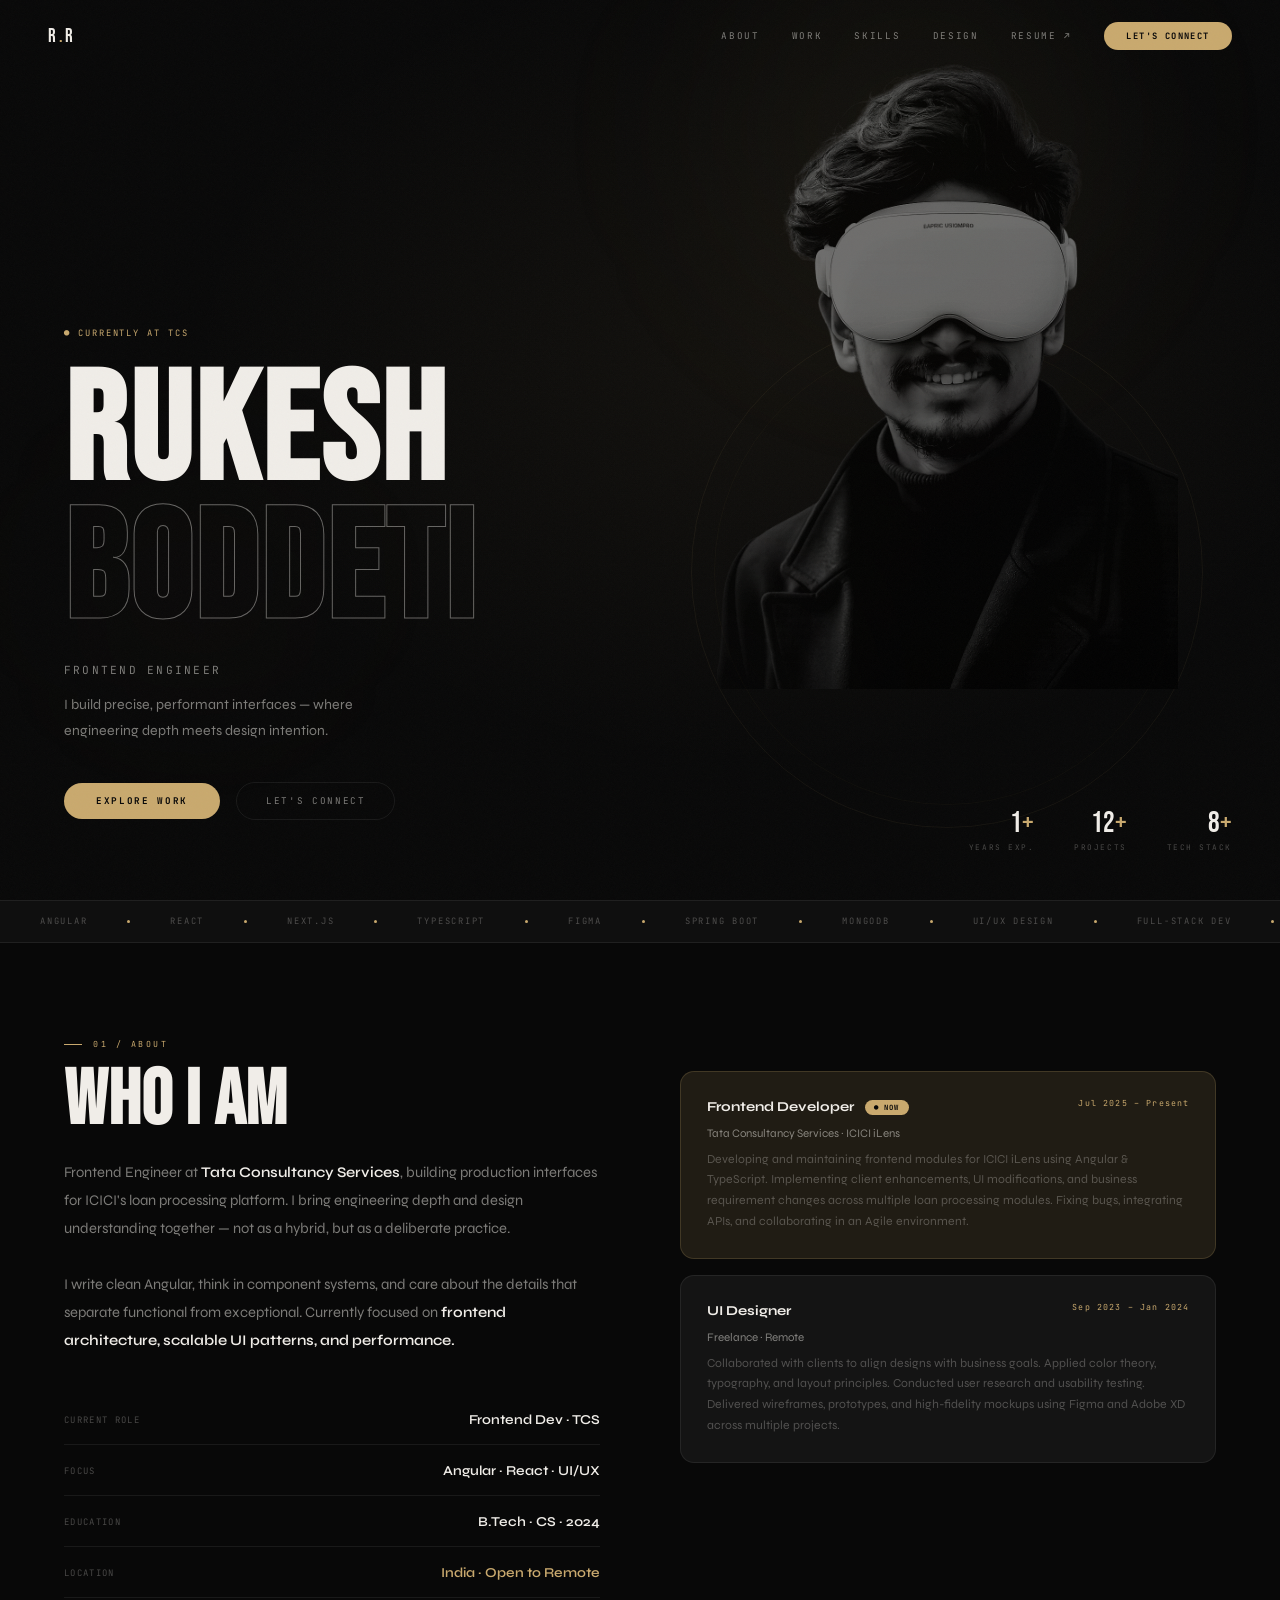
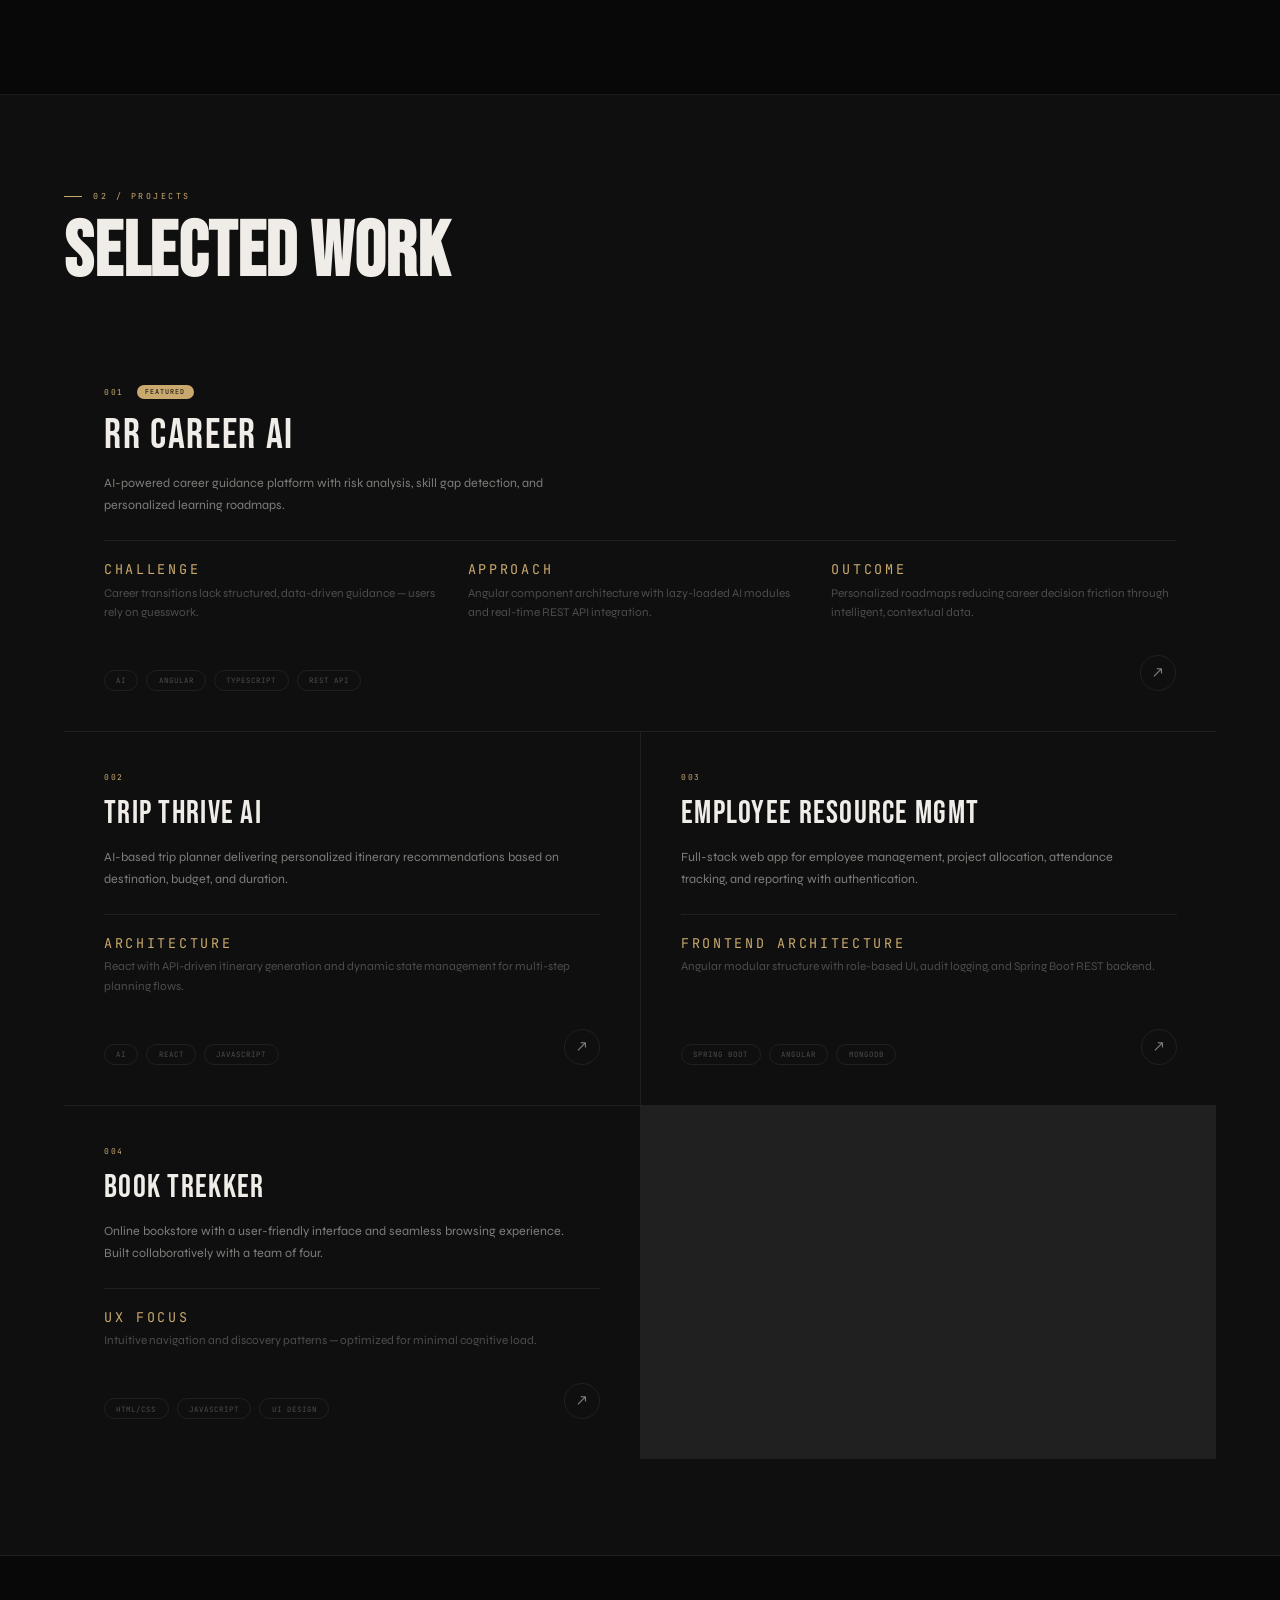
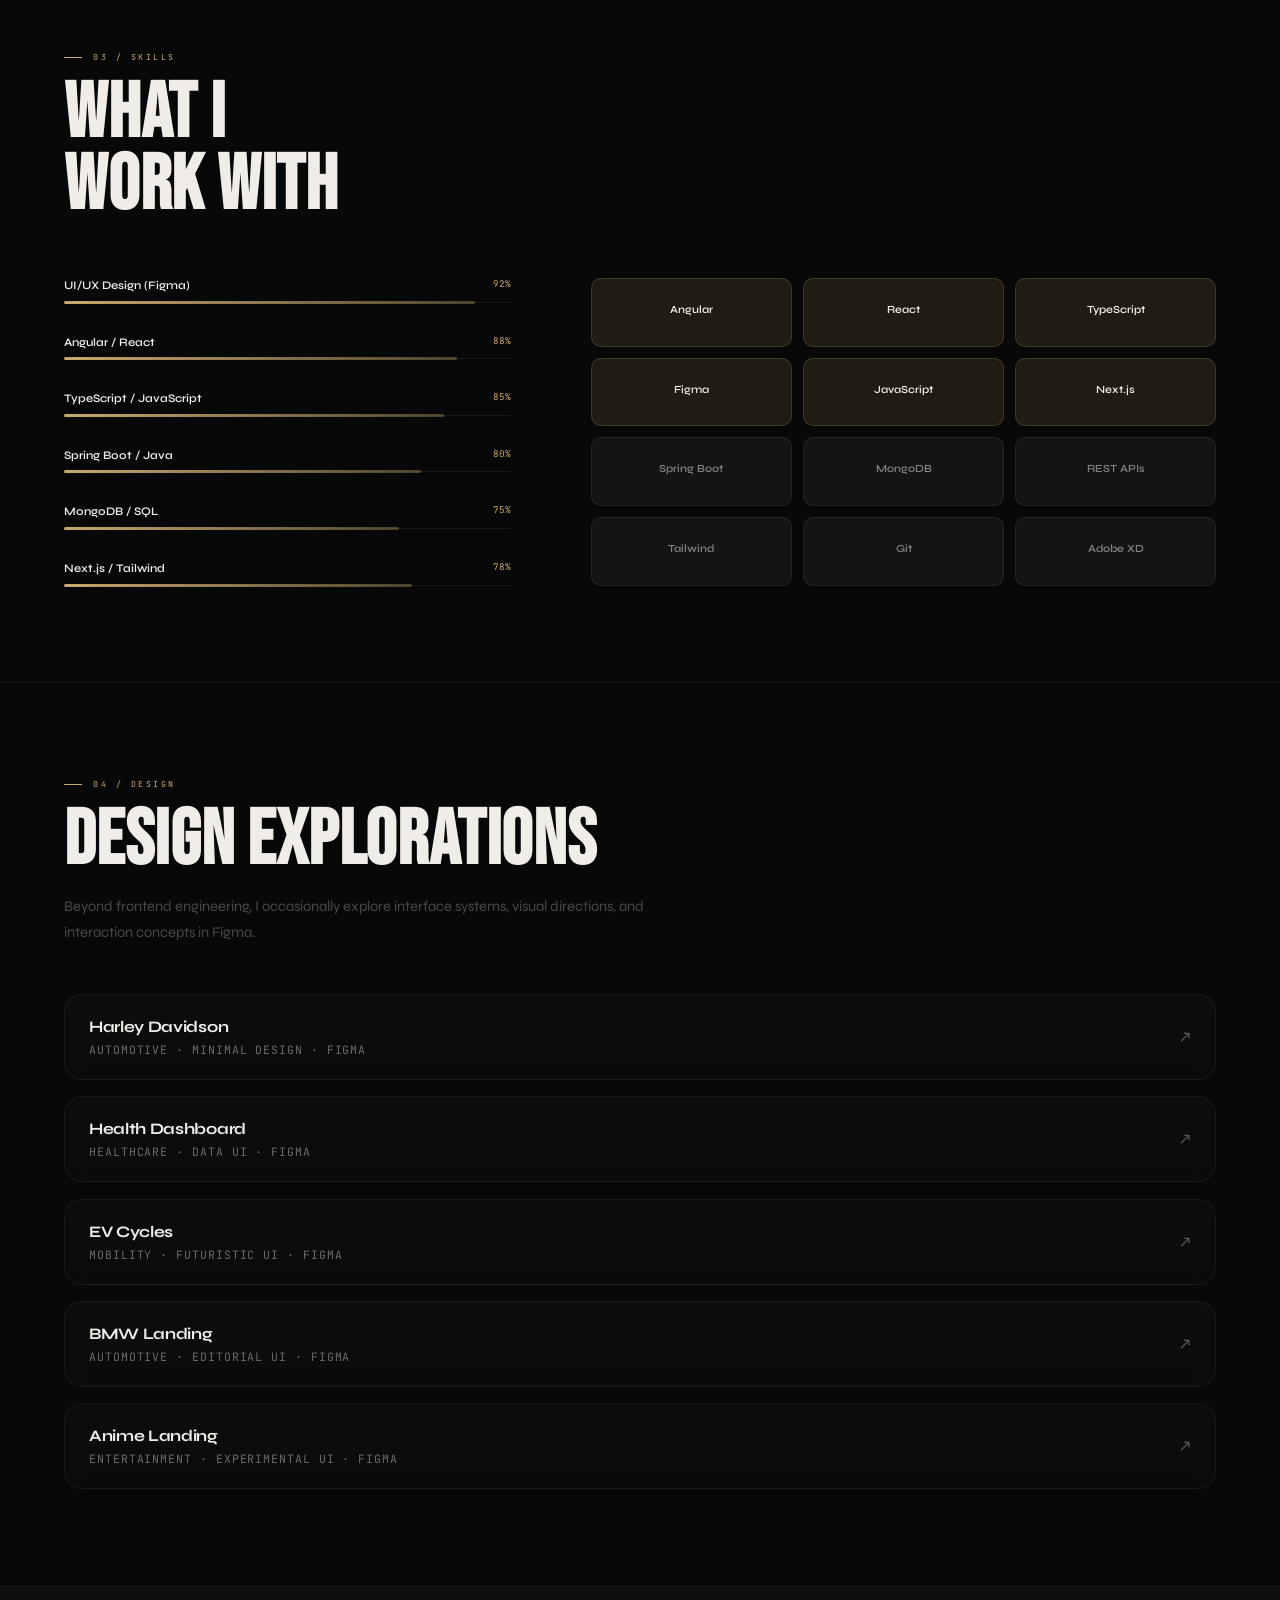
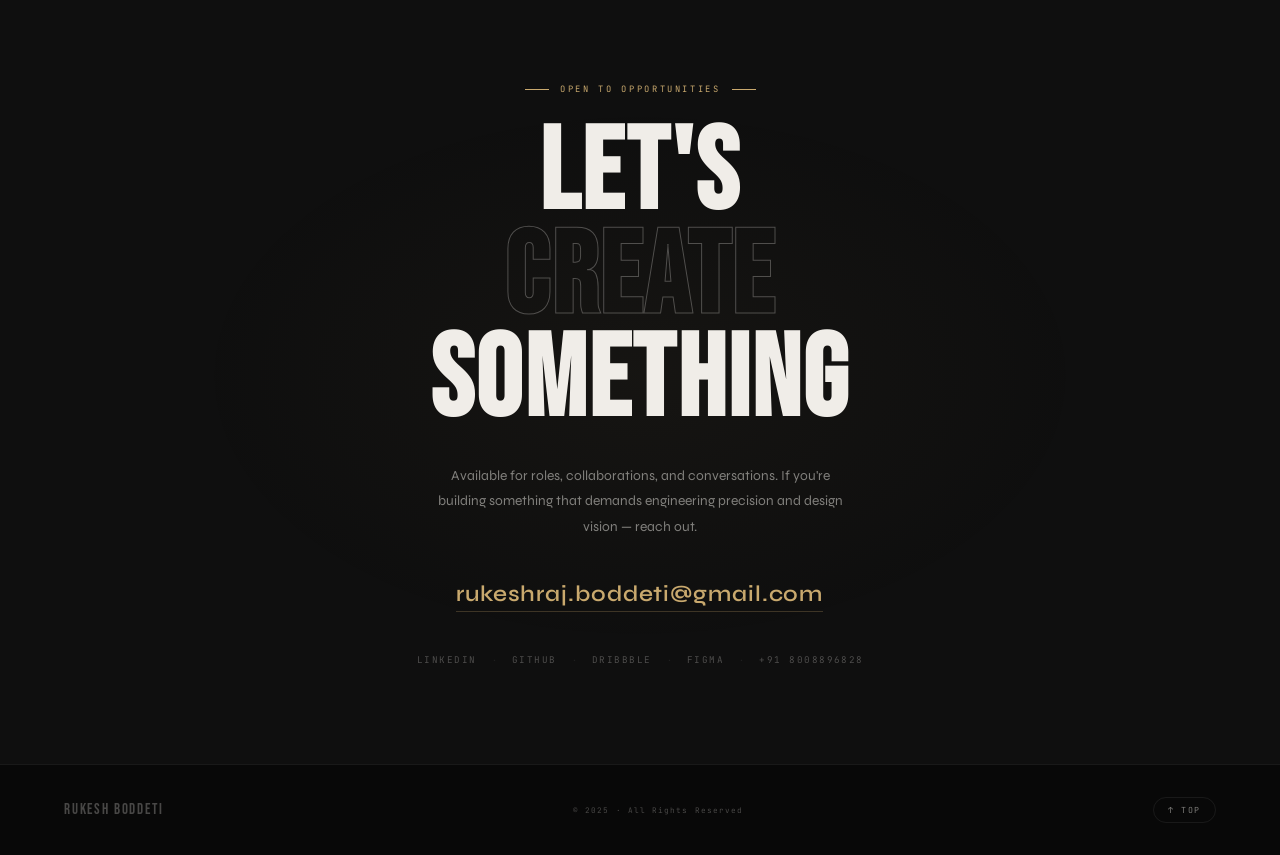
==== commit 4631f75e: "Removed grid lines" ====
--- a/index.html
+++ b/index.html
@@ -59,7 +59,7 @@
     <div class="hero-bg-gradient"></div>
     <div class="orb orb-1"></div>
     <div class="orb orb-2"></div>
-    <div class="hero-grid"></div>
+    <!-- <div class="hero-grid"></div> -->
   </div>
 
   <div class="hero-ring" id="heroRing"></div>
--- a/styles.css
+++ b/styles.css
@@ -222,7 +222,7 @@
 
 .hero-photo-wrap {
   position: absolute; right: 8%; bottom: 2px;
-  width: clamp(320px, 36vw, 540px); height: 90%;
+  width: clamp(320px, 36vw, 540px); height: 100%;
   will-change: transform; z-index: 2;
 }
 .hero-photo-wrap img {
